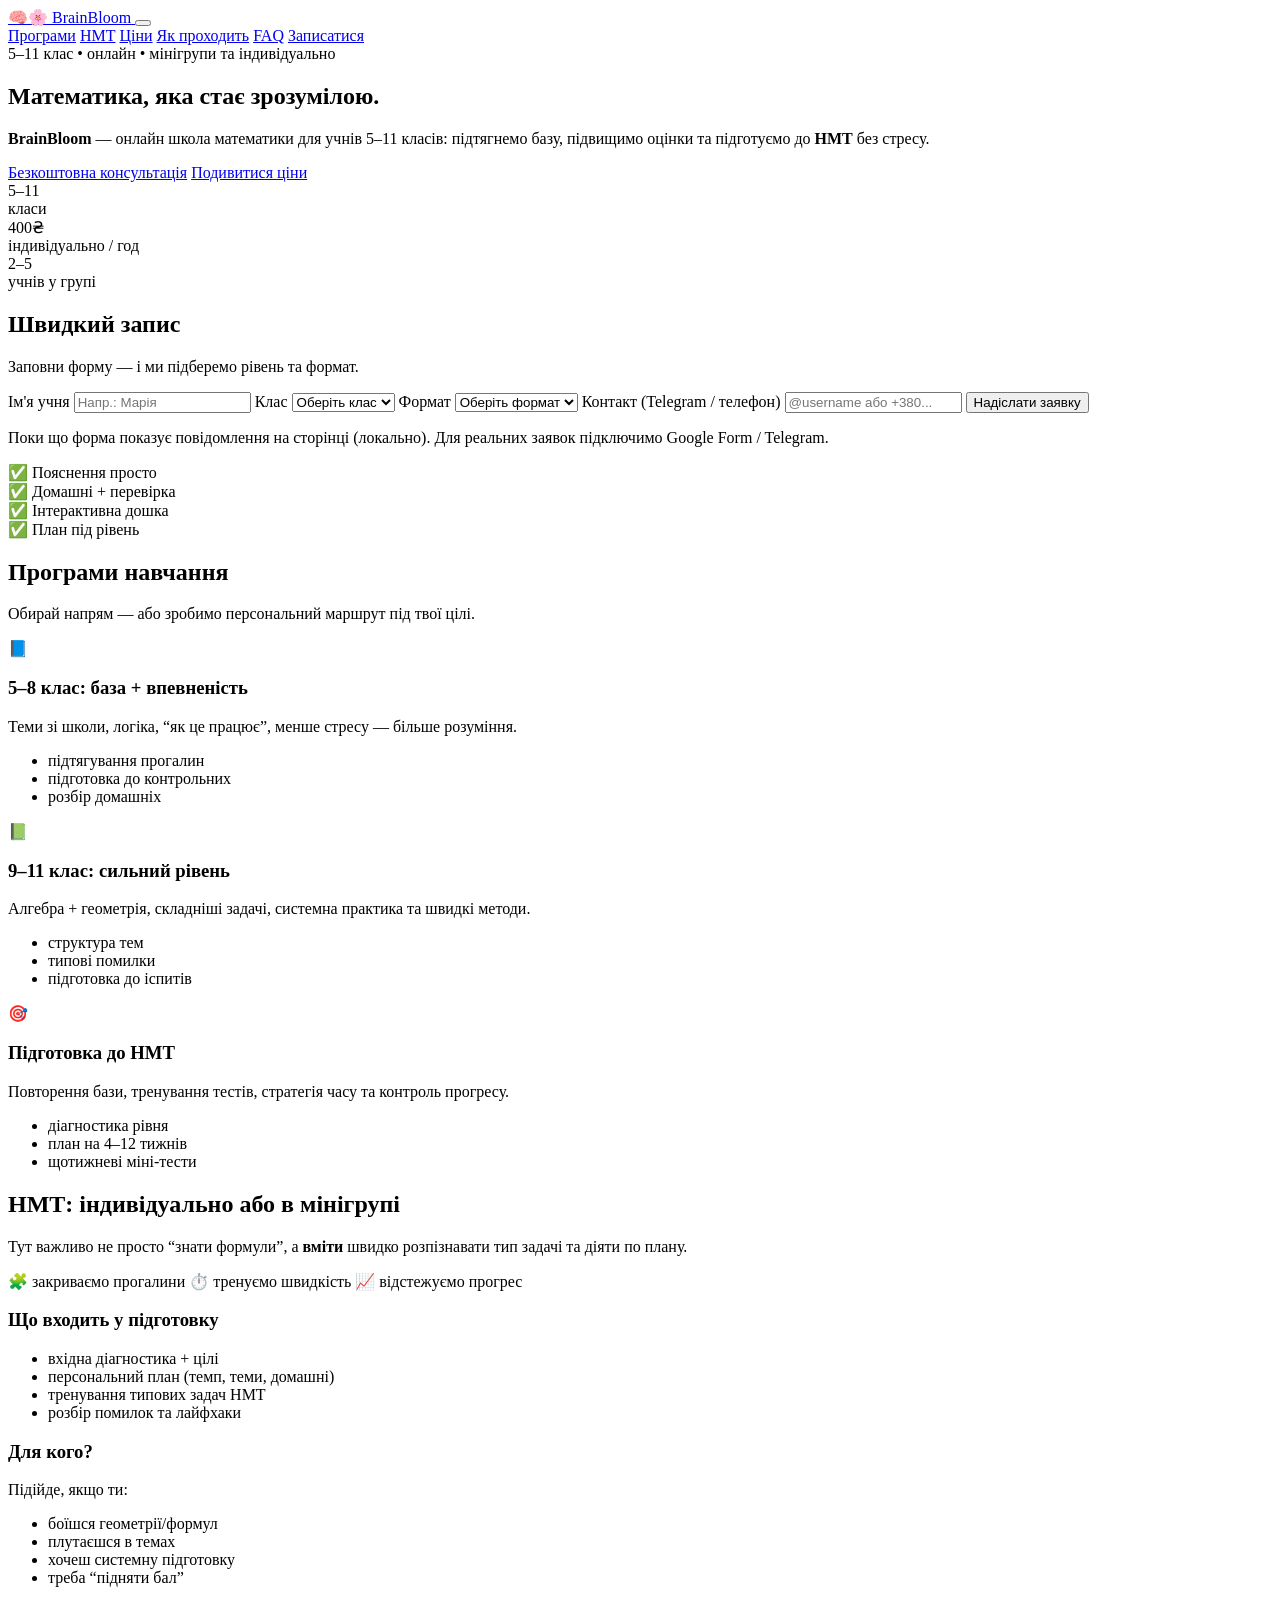
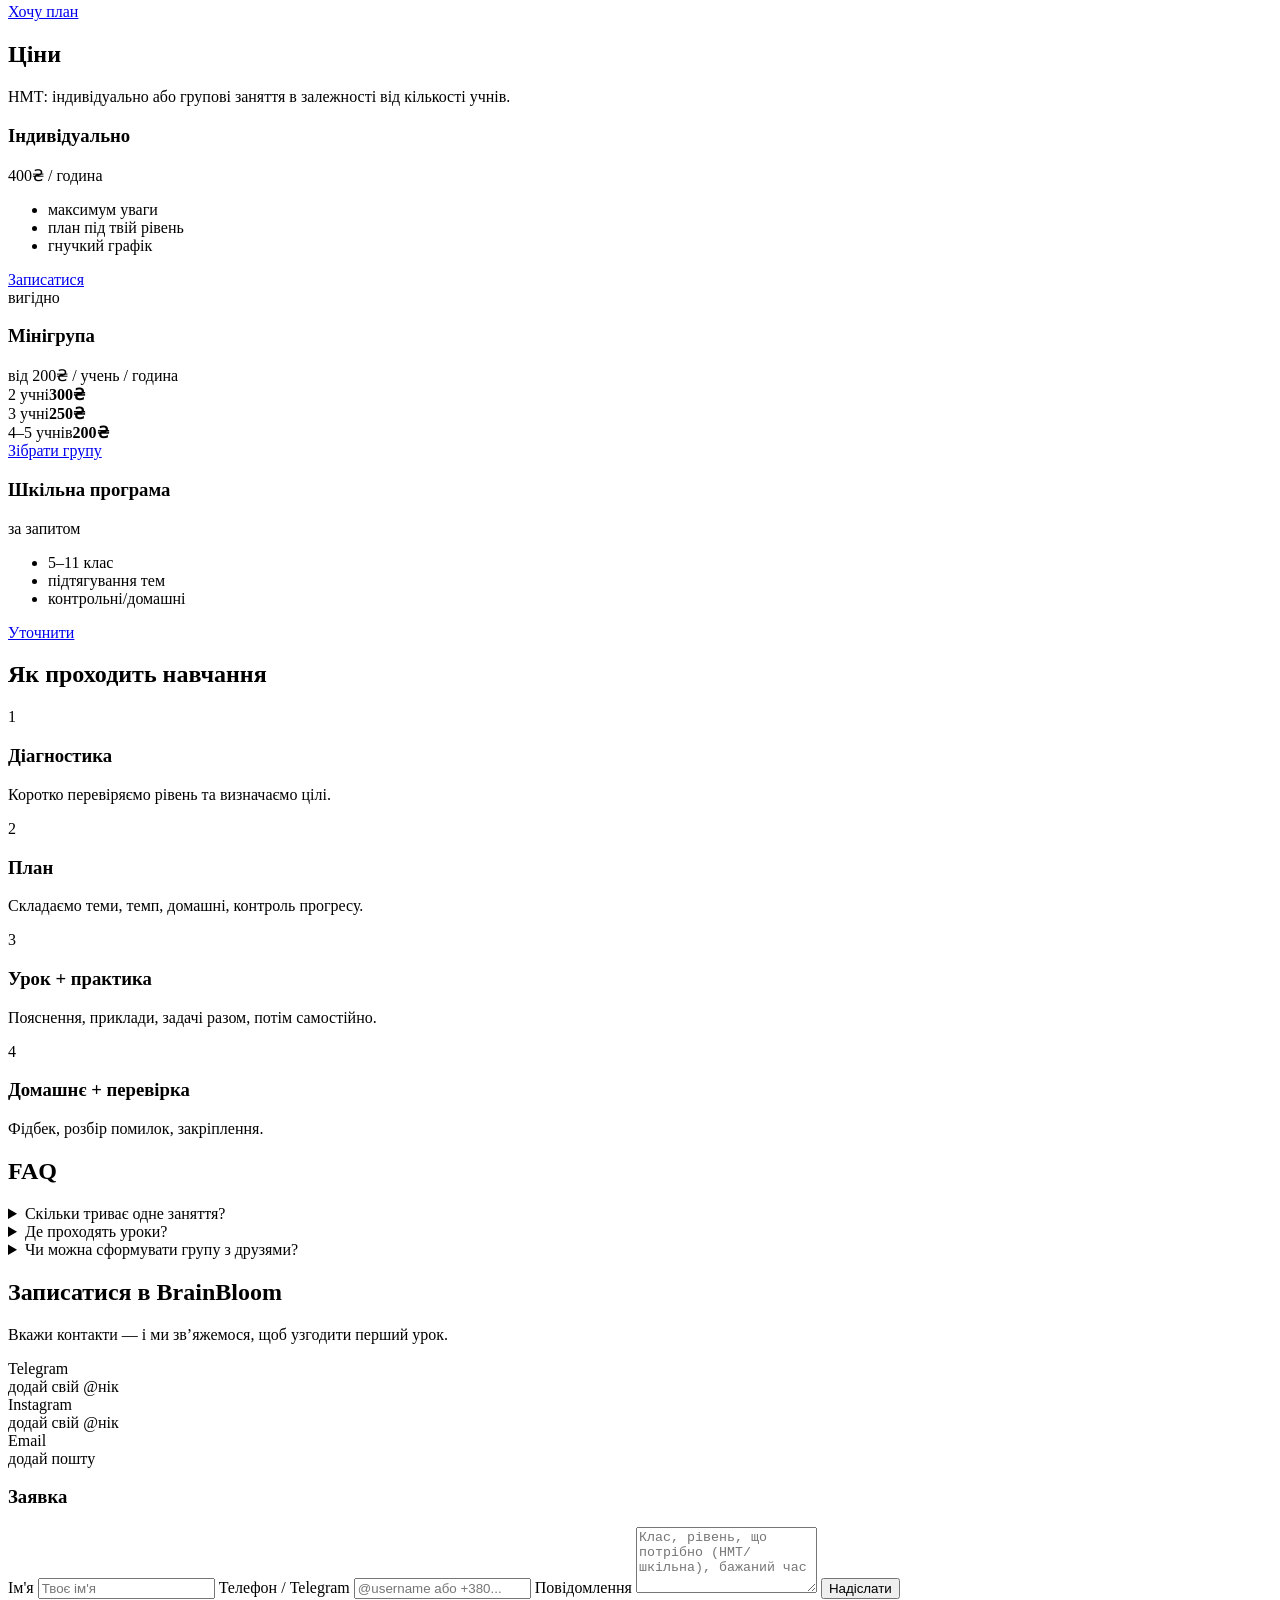
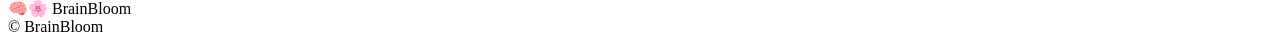
==== index.html @ 758a9a5d "Add files via upload" ====
<!doctype html>
<html lang="uk">
<head>
  <meta charset="utf-8" />
  <meta name="viewport" content="width=device-width,initial-scale=1" />
  <title>BrainBloom — онлайн школа математики (5–11 клас) + НМТ</title>
  <meta name="description" content="BrainBloom — онлайн школа математики для 5–11 класів. Підготовка до НМТ індивідуально та в мінігрупах." />
  <link rel="preconnect" href="https://fonts.googleapis.com">
  <link rel="preconnect" href="https://fonts.gstatic.com" crossorigin>
  <link href="https://fonts.googleapis.com/css2?family=Manrope:wght@400;600;700;800&display=swap" rel="stylesheet">
  <link rel="stylesheet" href="styles.css" />
  <script defer src="script.js"></script>
</head>

<body id="top">
  <header class="header">
    <div class="container nav">
      <a class="brand" href="#top" aria-label="BrainBloom">
        <span class="logo" aria-hidden="true">🧠🌸</span>
        <span class="brand-text">BrainBloom</span>
      </a>

      <button class="burger" id="burger" aria-label="Відкрити меню" aria-expanded="false" aria-controls="menu">
        <span></span><span></span><span></span>
      </button>

      <nav class="menu" id="menu">
        <a href="#programs">Програми</a>
        <a href="#nmt">НМТ</a>
        <a href="#pricing">Ціни</a>
        <a href="#how">Як проходить</a>
        <a href="#faq">FAQ</a>
        <a class="btn btn-small" href="#contact">Записатися</a>
      </nav>
    </div>
  </header>

  <main>
    <!-- HERO -->
    <section class="hero">
      <div class="container hero-grid">
        <div class="hero-text">
          <div class="badge">5–11 клас • онлайн • мінігрупи та індивідуально</div>
          <h1>Математика, яка <span class="grad">стає зрозумілою</span>.</h1>
          <p class="lead">
            <b>BrainBloom</b> — онлайн школа математики для учнів 5–11 класів: підтягнемо базу, підвищимо оцінки
            та підготуємо до <b>НМТ</b> без стресу.
          </p>

          <div class="cta">
            <a class="btn" href="#contact">Безкоштовна консультація</a>
            <a class="btn btn-ghost" href="#pricing">Подивитися ціни</a>
          </div>

          <div class="mini-stats">
            <div class="stat">
              <div class="stat-num">5–11</div>
              <div class="stat-label">класи</div>
            </div>
            <div class="stat">
              <div class="stat-num">400₴</div>
              <div class="stat-label">індивідуально / год</div>
            </div>
            <div class="stat">
              <div class="stat-num">2–5</div>
              <div class="stat-label">учнів у групі</div>
            </div>
          </div>
        </div>

        <div class="hero-card">
          <div class="card">
            <h2>Швидкий запис</h2>
            <p class="muted">Заповни форму — і ми підберемо рівень та формат.</p>

            <form class="form" id="leadForm">
              <label>
                Ім'я учня
                <input name="name" type="text" placeholder="Напр.: Марія" required />
              </label>

              <label>
                Клас
                <select name="grade" required>
                  <option value="" disabled selected>Оберіть клас</option>
                  <option>5</option><option>6</option><option>7</option><option>8</option>
                  <option>9</option><option>10</option><option>11</option>
                </select>
              </label>

              <label>
                Формат
                <select name="format" required>
                  <option value="" disabled selected>Оберіть формат</option>
                  <option>Індивідуально</option>
                  <option>Мінігрупа</option>
                  <option>Ще не знаю</option>
                </select>
              </label>

              <label>
                Контакт (Telegram / телефон)
                <input name="contact" type="text" placeholder="@username або +380..." required />
              </label>

              <button class="btn btn-full" type="submit">Надіслати заявку</button>
              <p class="tiny muted">Поки що форма показує повідомлення на сторінці (локально). Для реальних заявок підключимо Google Form / Telegram.</p>
            </form>
          </div>
        </div>
      </div>

      <div class="container trust">
        <div class="trust-item">✅ Пояснення просто</div>
        <div class="trust-item">✅ Домашні + перевірка</div>
        <div class="trust-item">✅ Інтерактивна дошка</div>
        <div class="trust-item">✅ План під рівень</div>
      </div>
    </section>

    <!-- PROGRAMS -->
    <section class="section" id="programs">
      <div class="container">
        <h2>Програми навчання</h2>
        <p class="muted">Обирай напрям — або зробимо персональний маршрут під твої цілі.</p>

        <div class="grid3">
          <article class="feature">
            <div class="icon">📘</div>
            <h3>5–8 клас: база + впевненість</h3>
            <p>Теми зі школи, логіка, “як це працює”, менше стресу — більше розуміння.</p>
            <ul class="list">
              <li>підтягування прогалин</li>
              <li>підготовка до контрольних</li>
              <li>розбір домашніх</li>
            </ul>
          </article>

          <article class="feature">
            <div class="icon">📗</div>
            <h3>9–11 клас: сильний рівень</h3>
            <p>Алгебра + геометрія, складніші задачі, системна практика та швидкі методи.</p>
            <ul class="list">
              <li>структура тем</li>
              <li>типові помилки</li>
              <li>підготовка до іспитів</li>
            </ul>
          </article>

          <article class="feature">
            <div class="icon">🎯</div>
            <h3>Підготовка до НМТ</h3>
            <p>Повторення бази, тренування тестів, стратегія часу та контроль прогресу.</p>
            <ul class="list">
              <li>діагностика рівня</li>
              <li>план на 4–12 тижнів</li>
              <li>щотижневі міні-тести</li>
            </ul>
          </article>
        </div>
      </div>
    </section>

    <!-- NMT -->
    <section class="section alt" id="nmt">
      <div class="container split">
        <div>
          <h2>НМТ: індивідуально або в мінігрупі</h2>
          <p class="muted">
            Тут важливо не просто “знати формули”, а <b>вміти</b> швидко розпізнавати тип задачі та діяти по плану.
          </p>

          <div class="pill-row">
            <span class="pill">🧩 закриваємо прогалини</span>
            <span class="pill">⏱️ тренуємо швидкість</span>
            <span class="pill">📈 відстежуємо прогрес</span>
          </div>

          <div class="callout">
            <h3>Що входить у підготовку</h3>
            <ul class="list">
              <li>вхідна діагностика + цілі</li>
              <li>персональний план (темп, теми, домашні)</li>
              <li>тренування типових задач НМТ</li>
              <li>розбір помилок та лайфхаки</li>
            </ul>
          </div>
        </div>

        <aside class="card sticky">
          <h3>Для кого?</h3>
          <p class="muted">Підійде, якщо ти:</p>
          <ul class="list">
            <li>боїшся геометрії/формул</li>
            <li>плутаєшся в темах</li>
            <li>хочеш системну підготовку</li>
            <li>треба “підняти бал”</li>
          </ul>
          <a class="btn btn-full" href="#contact">Хочу план</a>
        </aside>
      </div>
    </section>

    <!-- PRICING -->
    <section class="section" id="pricing">
      <div class="container">
        <h2>Ціни</h2>
        <p class="muted">НМТ: індивідуально або групові заняття в залежності від кількості учнів.</p>

        <div class="pricing">
          <div class="price-card">
            <div class="price-head">
              <h3>Індивідуально</h3>
              <div class="price">400₴ <span>/ година</span></div>
            </div>
            <ul class="list">
              <li>максимум уваги</li>
              <li>план під твій рівень</li>
              <li>гнучкий графік</li>
            </ul>
            <a class="btn btn-full" href="#contact">Записатися</a>
          </div>

          <div class="price-card highlight">
            <div class="ribbon">вигідно</div>
            <div class="price-head">
              <h3>Мінігрупа</h3>
              <div class="price">від 200₴ <span>/ учень / година</span></div>
            </div>
            <div class="table">
              <div class="row"><span>2 учні</span><b>300₴</b></div>
              <div class="row"><span>3 учні</span><b>250₴</b></div>
              <div class="row"><span>4–5 учнів</span><b>200₴</b></div>
            </div>
            <a class="btn btn-full" href="#contact">Зібрати групу</a>
          </div>

          <div class="price-card">
            <div class="price-head">
              <h3>Шкільна програма</h3>
              <div class="price">за запитом</div>
            </div>
            <ul class="list">
              <li>5–11 клас</li>
              <li>підтягування тем</li>
              <li>контрольні/домашні</li>
            </ul>
            <a class="btn btn-full" href="#contact">Уточнити</a>
          </div>
        </div>
      </div>
    </section>

    <!-- HOW -->
    <section class="section alt" id="how">
      <div class="container">
        <h2>Як проходить навчання</h2>
        <div class="steps">
          <div class="step">
            <div class="step-num">1</div>
            <h3>Діагностика</h3>
            <p>Коротко перевіряємо рівень та визначаємо цілі.</p>
          </div>
          <div class="step">
            <div class="step-num">2</div>
            <h3>План</h3>
            <p>Складаємо теми, темп, домашні, контроль прогресу.</p>
          </div>
          <div class="step">
            <div class="step-num">3</div>
            <h3>Урок + практика</h3>
            <p>Пояснення, приклади, задачі разом, потім самостійно.</p>
          </div>
          <div class="step">
            <div class="step-num">4</div>
            <h3>Домашнє + перевірка</h3>
            <p>Фідбек, розбір помилок, закріплення.</p>
          </div>
        </div>
      </div>
    </section>

    <!-- FAQ -->
    <section class="section" id="faq">
      <div class="container">
        <h2>FAQ</h2>
        <div class="faq">
          <details>
            <summary>Скільки триває одне заняття?</summary>
            <p>Зазвичай 60 хв. За потреби можна 90 хв (особливо для НМТ).</p>
          </details>
          <details>
            <summary>Де проходять уроки?</summary>
            <p>Zoom або Google Meet + інтерактивна дошка.</p>
          </details>
          <details>
            <summary>Чи можна сформувати групу з друзями?</summary>
            <p>Так! Напиши “група” і кількість людей — підберемо зручний час.</p>
          </details>
        </div>
      </div>
    </section>

    <!-- CONTACT -->
    <section class="section contact" id="contact">
      <div class="container split">
        <div>
          <h2>Записатися в BrainBloom</h2>
          <p class="muted">Вкажи контакти — і ми зв’яжемося, щоб узгодити перший урок.</p>

          <div class="contact-box">
            <div class="contact-item">
              <div class="contact-k">Telegram</div>
              <div class="contact-v"><span class="muted">додай свій @нік</span></div>
            </div>
            <div class="contact-item">
              <div class="contact-k">Instagram</div>
              <div class="contact-v"><span class="muted">додай свій @нік</span></div>
            </div>
            <div class="contact-item">
              <div class="contact-k">Email</div>
              <div class="contact-v"><span class="muted">додай пошту</span></div>
            </div>
          </div>
        </div>

        <div class="card">
          <h3>Заявка</h3>
          <form class="form" id="contactForm">
            <label>Ім'я
              <input name="name" type="text" required placeholder="Твоє ім'я" />
            </label>
            <label>Телефон / Telegram
              <input name="contact" type="text" required placeholder="@username або +380..." />
            </label>
            <label>Повідомлення
              <textarea name="msg" rows="4" placeholder="Клас, рівень, що потрібно (НМТ/шкільна), бажаний час"></textarea>
            </label>
            <button class="btn btn-full" type="submit">Надіслати</button>
          </form>
          <div class="toast" id="toast" role="status" aria-live="polite"></div>
        </div>
      </div>
    </section>

    <footer class="footer">
      <div class="container foot">
        <div class="brand foot-brand"><span class="logo">🧠🌸</span> BrainBloom</div>
        <div class="muted">© <span id="year"></span> BrainBloom</div>
      </div>
    </footer>
  </main>
</body>
</html>
---- styles.css ----
function showToast(text) {
  const toast = document.getElementById("toast");
  if (!toast) return;
  toast.textContent = text;
  toast.style.display = "block";
  clearTimeout(window.__toastTimer);
  window.__toastTimer = setTimeout(() => {
    toast.style.display = "none";
  }, 3500);
}

document.addEventListener("DOMContentLoaded", () => {
  // Year in footer
  const y = document.getElementById("year");
  if (y) y.textContent = new Date().getFullYear();

  // Burger menu
  const burger = document.getElementById("burger");
  const menu = document.getElementById("menu");

  if (burger && menu) {
    burger.addEventListener("click", () => {
      const isOpen = menu.classList.toggle("open");
      burger.setAttribute("aria-expanded", String(isOpen));
    });

    // Close menu when click link
    menu.querySelectorAll("a").forEach(a => {
      a.addEventListener("click", () => {
        menu.classList.remove("open");
        burger.setAttribute("aria-expanded", "false");
      });
    });
  }

  // Forms (demo)
  const leadForm = document.getElementById("leadForm");
  if (leadForm) {
    leadForm.addEventListener("submit", (e) => {
      e.preventDefault();
      const fd = new FormData(leadForm);
      const name = fd.get("name");
      const grade = fd.get("grade");
      const format = fd.get("format");
      showToast(`Дякую, ${name}! ✅ Заявка прийнята (клас: ${grade}, формат: ${format}).`);
      leadForm.reset();
    });
  }

  const contactForm = document.getElementById("contactForm");
  if (contactForm) {
    contactForm.addEventListener("submit", (e) => {
      e.preventDefault();
      const fd = new FormData(contactForm);
      const name = fd.get("name");
      showToast(`Дякую, ${name}! ✅ Ми скоро зв'яжемось з тобою.`);
      contactForm.reset();
    });
  }
});
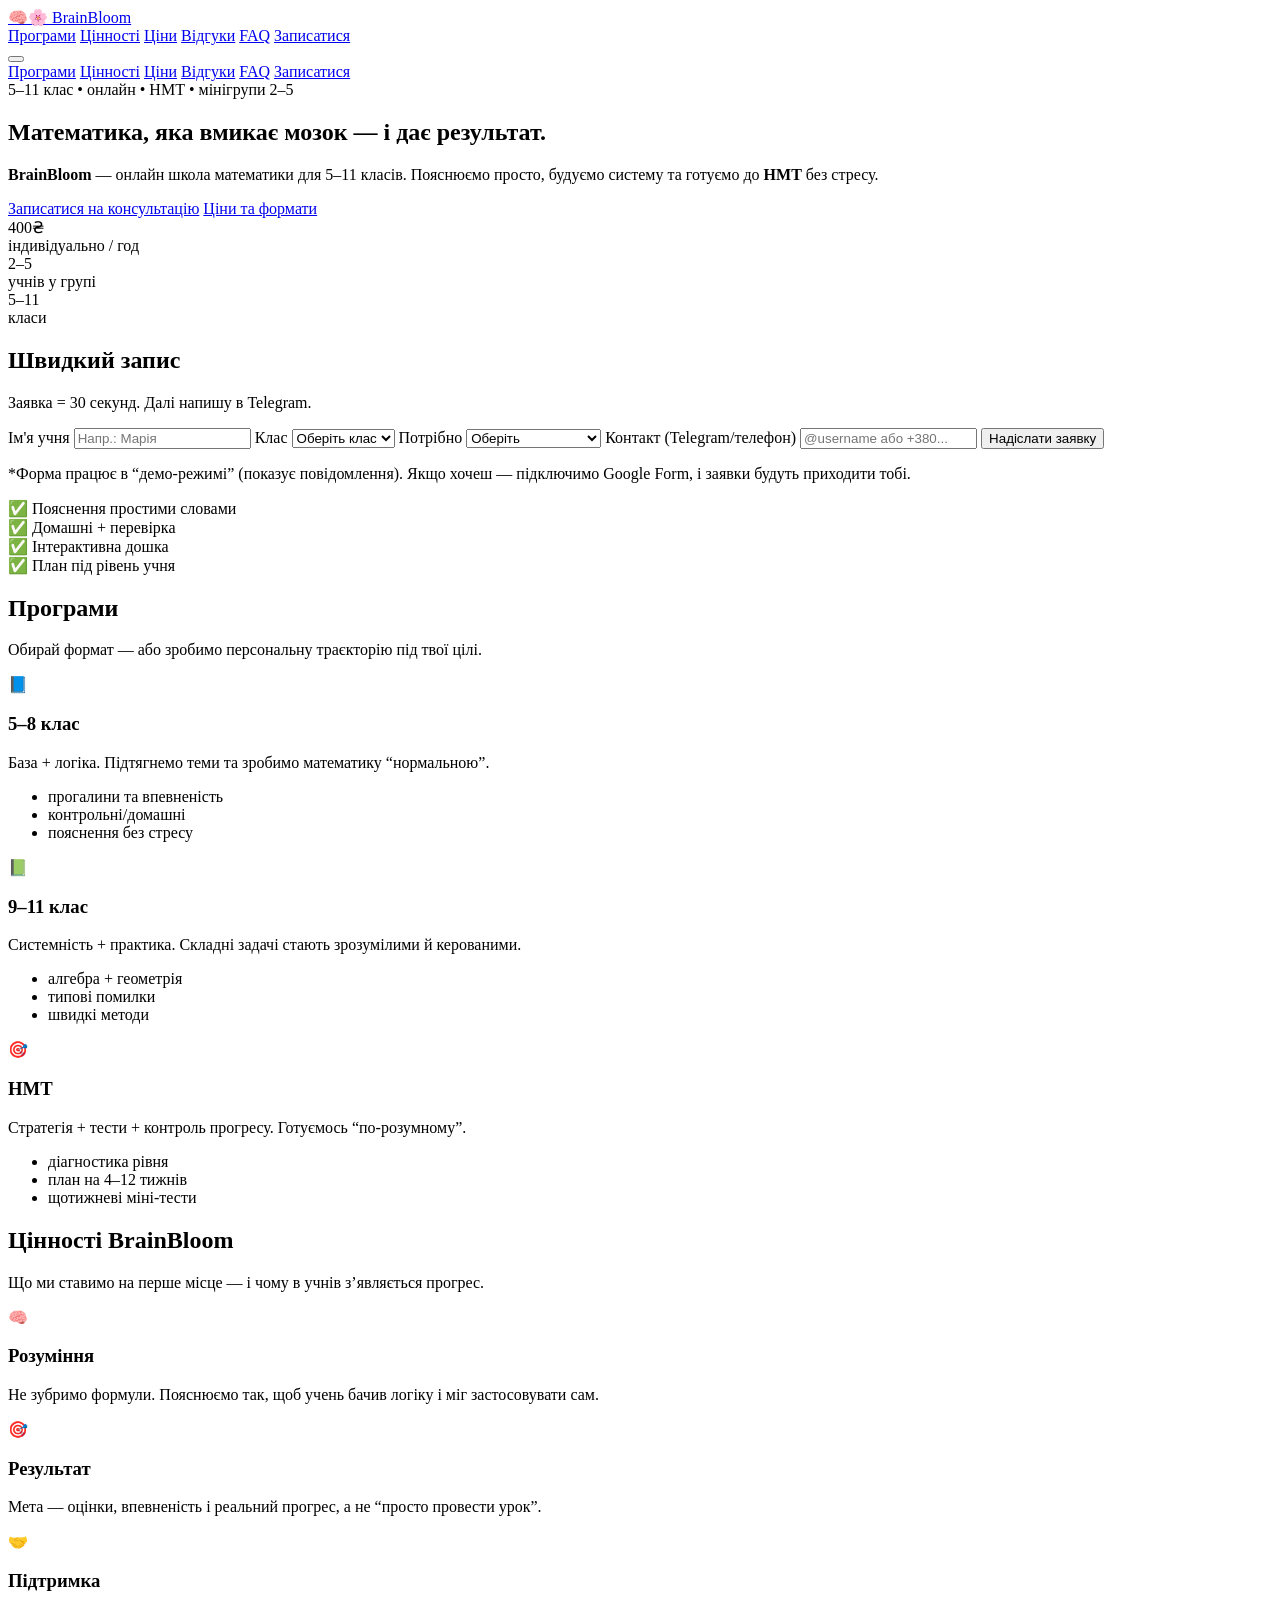
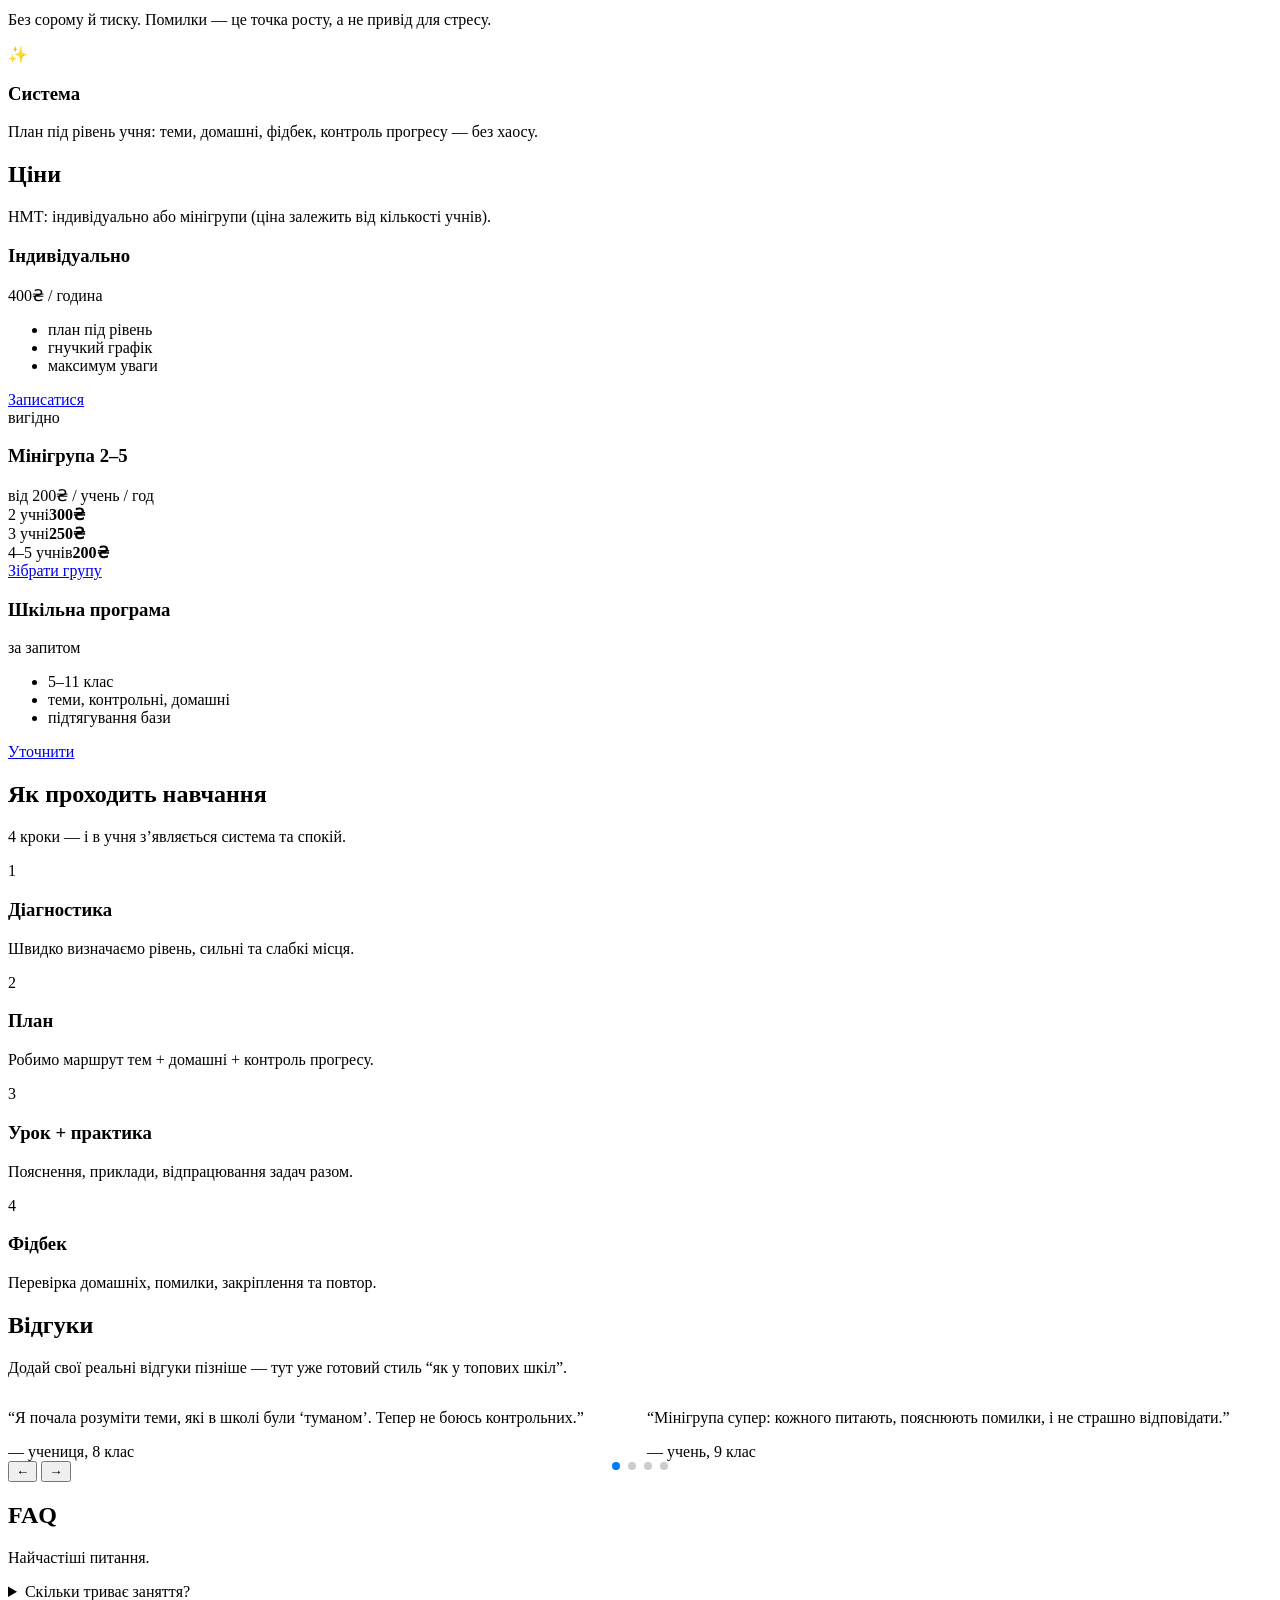
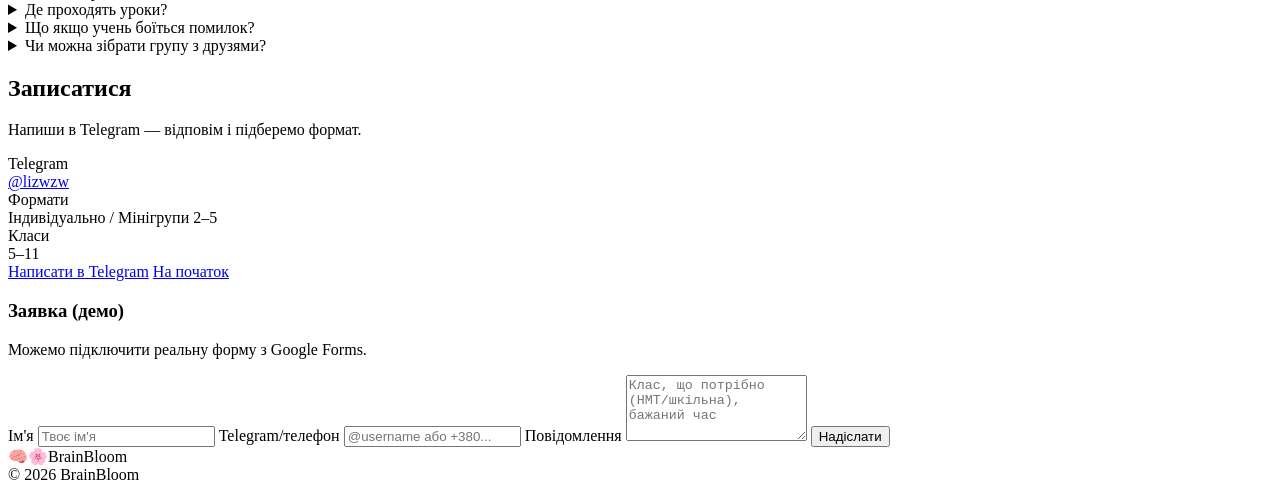
==== commit 3d174e5e: "Update index.html" ====
--- a/index.html
+++ b/index.html
@@ -3,11 +3,18 @@
 <head>
   <meta charset="utf-8" />
   <meta name="viewport" content="width=device-width,initial-scale=1" />
-  <title>BrainBloom — онлайн школа математики (5–11 клас) + НМТ</title>
-  <meta name="description" content="BrainBloom — онлайн школа математики для 5–11 класів. Підготовка до НМТ індивідуально та в мінігрупах." />
+  <title>BrainBloom — онлайн школа математики 5–11 клас • НМТ</title>
+  <meta name="description" content="BrainBloom — онлайн школа математики для 5–11 класів. Підготовка до НМТ: індивідуально 400₴/год або мінігрупи 2–5." />
+
   <link rel="preconnect" href="https://fonts.googleapis.com">
   <link rel="preconnect" href="https://fonts.gstatic.com" crossorigin>
   <link href="https://fonts.googleapis.com/css2?family=Manrope:wght@400;600;700;800&display=swap" rel="stylesheet">
+
+  <!-- AOS animations (скрол-анімації) -->
+  <link rel="stylesheet" href="https://unpkg.com/aos@2.3.4/dist/aos.css" />
+  <!-- Swiper (слайдер) -->
+  <link rel="stylesheet" href="https://cdn.jsdelivr.net/npm/swiper@11/swiper-bundle.min.css" />
+
   <link rel="stylesheet" href="styles.css" />
   <script defer src="script.js"></script>
 </head>
@@ -20,18 +27,27 @@
         <span class="brand-text">BrainBloom</span>
       </a>
 
-      <button class="burger" id="burger" aria-label="Відкрити меню" aria-expanded="false" aria-controls="menu">
-        <span></span><span></span><span></span>
-      </button>
-
       <nav class="menu" id="menu">
         <a href="#programs">Програми</a>
-        <a href="#nmt">НМТ</a>
+        <a href="#values">Цінності</a>
         <a href="#pricing">Ціни</a>
-        <a href="#how">Як проходить</a>
+        <a href="#reviews">Відгуки</a>
         <a href="#faq">FAQ</a>
         <a class="btn btn-small" href="#contact">Записатися</a>
       </nav>
+
+      <button class="burger" id="burger" aria-label="Меню" aria-expanded="false" aria-controls="mobileMenu">
+        <span></span><span></span><span></span>
+      </button>
+    </div>
+
+    <div class="mobile-menu" id="mobileMenu">
+      <a href="#programs">Програми</a>
+      <a href="#values">Цінності</a>
+      <a href="#pricing">Ціни</a>
+      <a href="#reviews">Відгуки</a>
+      <a href="#faq">FAQ</a>
+      <a class="btn btn-full" href="#contact">Записатися</a>
     </div>
   </header>
 
@@ -39,44 +55,50 @@
     <!-- HERO -->
     <section class="hero">
       <div class="container hero-grid">
-        <div class="hero-text">
-          <div class="badge">5–11 клас • онлайн • мінігрупи та індивідуально</div>
-          <h1>Математика, яка <span class="grad">стає зрозумілою</span>.</h1>
+        <div class="hero-text" data-aos="fade-up">
+          <div class="badge">5–11 клас • онлайн • НМТ • мінігрупи 2–5</div>
+
+          <h1>
+            Математика, яка <span class="grad">вмикає мозок</span> — і дає результат.
+          </h1>
+
           <p class="lead">
-            <b>BrainBloom</b> — онлайн школа математики для учнів 5–11 класів: підтягнемо базу, підвищимо оцінки
-            та підготуємо до <b>НМТ</b> без стресу.
+            <b>BrainBloom</b> — онлайн школа математики для 5–11 класів.
+            Пояснюємо просто, будуємо систему та готуємо до <b>НМТ</b> без стресу.
           </p>
 
           <div class="cta">
-            <a class="btn" href="#contact">Безкоштовна консультація</a>
-            <a class="btn btn-ghost" href="#pricing">Подивитися ціни</a>
-          </div>
-
-          <div class="mini-stats">
+            <a class="btn" href="#contact">Записатися на консультацію</a>
+            <a class="btn btn-ghost" href="#pricing">Ціни та формати</a>
+          </div>
+
+          <div class="stats">
+            <div class="stat">
+              <div class="stat-num">400₴</div>
+              <div class="stat-label">індивідуально / год</div>
+            </div>
+            <div class="stat">
+              <div class="stat-num">2–5</div>
+              <div class="stat-label">учнів у групі</div>
+            </div>
             <div class="stat">
               <div class="stat-num">5–11</div>
               <div class="stat-label">класи</div>
             </div>
-            <div class="stat">
-              <div class="stat-num">400₴</div>
-              <div class="stat-label">індивідуально / год</div>
-            </div>
-            <div class="stat">
-              <div class="stat-num">2–5</div>
-              <div class="stat-label">учнів у групі</div>
-            </div>
-          </div>
-        </div>
-
-        <div class="hero-card">
-          <div class="card">
-            <h2>Швидкий запис</h2>
-            <p class="muted">Заповни форму — і ми підберемо рівень та формат.</p>
+          </div>
+        </div>
+
+        <div class="hero-card" data-aos="zoom-in">
+          <div class="glass card">
+            <div class="card-top">
+              <h2>Швидкий запис</h2>
+              <p class="muted">Заявка = 30 секунд. Далі напишу в Telegram.</p>
+            </div>
 
             <form class="form" id="leadForm">
               <label>
                 Ім'я учня
-                <input name="name" type="text" placeholder="Напр.: Марія" required />
+                <input name="name" required placeholder="Напр.: Марія" />
               </label>
 
               <label>
@@ -89,68 +111,75 @@
               </label>
 
               <label>
-                Формат
-                <select name="format" required>
-                  <option value="" disabled selected>Оберіть формат</option>
-                  <option>Індивідуально</option>
-                  <option>Мінігрупа</option>
-                  <option>Ще не знаю</option>
+                Потрібно
+                <select name="need" required>
+                  <option value="" disabled selected>Оберіть</option>
+                  <option>Шкільна програма</option>
+                  <option>НМТ</option>
+                  <option>Підтягнути базу</option>
                 </select>
               </label>
 
               <label>
-                Контакт (Telegram / телефон)
-                <input name="contact" type="text" placeholder="@username або +380..." required />
+                Контакт (Telegram/телефон)
+                <input name="contact" required placeholder="@username або +380..." />
               </label>
 
               <button class="btn btn-full" type="submit">Надіслати заявку</button>
-              <p class="tiny muted">Поки що форма показує повідомлення на сторінці (локально). Для реальних заявок підключимо Google Form / Telegram.</p>
+              <p class="tiny muted">
+                *Форма працює в “демо-режимі” (показує повідомлення).
+                Якщо хочеш — підключимо Google Form, і заявки будуть приходити тобі.
+              </p>
+
+              <div class="toast" id="toast" role="status" aria-live="polite"></div>
             </form>
           </div>
         </div>
       </div>
 
-      <div class="container trust">
-        <div class="trust-item">✅ Пояснення просто</div>
-        <div class="trust-item">✅ Домашні + перевірка</div>
-        <div class="trust-item">✅ Інтерактивна дошка</div>
-        <div class="trust-item">✅ План під рівень</div>
+      <div class="container trust" data-aos="fade-up">
+        <div class="chip">✅ Пояснення простими словами</div>
+        <div class="chip">✅ Домашні + перевірка</div>
+        <div class="chip">✅ Інтерактивна дошка</div>
+        <div class="chip">✅ План під рівень учня</div>
       </div>
     </section>
 
     <!-- PROGRAMS -->
     <section class="section" id="programs">
       <div class="container">
-        <h2>Програми навчання</h2>
-        <p class="muted">Обирай напрям — або зробимо персональний маршрут під твої цілі.</p>
+        <div class="section-head" data-aos="fade-up">
+          <h2>Програми</h2>
+          <p class="muted">Обирай формат — або зробимо персональну траєкторію під твої цілі.</p>
+        </div>
 
         <div class="grid3">
-          <article class="feature">
+          <article class="glass feature" data-aos="fade-up">
             <div class="icon">📘</div>
-            <h3>5–8 клас: база + впевненість</h3>
-            <p>Теми зі школи, логіка, “як це працює”, менше стресу — більше розуміння.</p>
+            <h3>5–8 клас</h3>
+            <p>База + логіка. Підтягнемо теми та зробимо математику “нормальною”.</p>
             <ul class="list">
-              <li>підтягування прогалин</li>
-              <li>підготовка до контрольних</li>
-              <li>розбір домашніх</li>
+              <li>прогалини та впевненість</li>
+              <li>контрольні/домашні</li>
+              <li>пояснення без стресу</li>
             </ul>
           </article>
 
-          <article class="feature">
+          <article class="glass feature" data-aos="fade-up" data-aos-delay="80">
             <div class="icon">📗</div>
-            <h3>9–11 клас: сильний рівень</h3>
-            <p>Алгебра + геометрія, складніші задачі, системна практика та швидкі методи.</p>
+            <h3>9–11 клас</h3>
+            <p>Системність + практика. Складні задачі стають зрозумілими й керованими.</p>
             <ul class="list">
-              <li>структура тем</li>
+              <li>алгебра + геометрія</li>
               <li>типові помилки</li>
-              <li>підготовка до іспитів</li>
+              <li>швидкі методи</li>
             </ul>
           </article>
 
-          <article class="feature">
+          <article class="glass feature" data-aos="fade-up" data-aos-delay="160">
             <div class="icon">🎯</div>
-            <h3>Підготовка до НМТ</h3>
-            <p>Повторення бази, тренування тестів, стратегія часу та контроль прогресу.</p>
+            <h3>НМТ</h3>
+            <p>Стратегія + тести + контроль прогресу. Готуємось “по-розумному”.</p>
             <ul class="list">
               <li>діагностика рівня</li>
               <li>план на 4–12 тижнів</li>
@@ -161,89 +190,91 @@
       </div>
     </section>
 
-    <!-- NMT -->
-    <section class="section alt" id="nmt">
-      <div class="container split">
-        <div>
-          <h2>НМТ: індивідуально або в мінігрупі</h2>
-          <p class="muted">
-            Тут важливо не просто “знати формули”, а <b>вміти</b> швидко розпізнавати тип задачі та діяти по плану.
-          </p>
-
-          <div class="pill-row">
-            <span class="pill">🧩 закриваємо прогалини</span>
-            <span class="pill">⏱️ тренуємо швидкість</span>
-            <span class="pill">📈 відстежуємо прогрес</span>
-          </div>
-
-          <div class="callout">
-            <h3>Що входить у підготовку</h3>
-            <ul class="list">
-              <li>вхідна діагностика + цілі</li>
-              <li>персональний план (темп, теми, домашні)</li>
-              <li>тренування типових задач НМТ</li>
-              <li>розбір помилок та лайфхаки</li>
-            </ul>
-          </div>
-        </div>
-
-        <aside class="card sticky">
-          <h3>Для кого?</h3>
-          <p class="muted">Підійде, якщо ти:</p>
-          <ul class="list">
-            <li>боїшся геометрії/формул</li>
-            <li>плутаєшся в темах</li>
-            <li>хочеш системну підготовку</li>
-            <li>треба “підняти бал”</li>
-          </ul>
-          <a class="btn btn-full" href="#contact">Хочу план</a>
-        </aside>
+    <!-- VALUES -->
+    <section class="section alt" id="values">
+      <div class="container">
+        <div class="section-head" data-aos="fade-up">
+          <h2>Цінності BrainBloom</h2>
+          <p class="muted">Що ми ставимо на перше місце — і чому в учнів з’являється прогрес.</p>
+        </div>
+
+        <div class="grid4">
+          <div class="glass value" data-aos="fade-up">
+            <div class="value-top">
+              <span class="emoji">🧠</span>
+              <h3>Розуміння</h3>
+            </div>
+            <p>Не зубримо формули. Пояснюємо так, щоб учень бачив логіку і міг застосовувати сам.</p>
+          </div>
+
+          <div class="glass value" data-aos="fade-up" data-aos-delay="70">
+            <div class="value-top">
+              <span class="emoji">🎯</span>
+              <h3>Результат</h3>
+            </div>
+            <p>Мета — оцінки, впевненість і реальний прогрес, а не “просто провести урок”.</p>
+          </div>
+
+          <div class="glass value" data-aos="fade-up" data-aos-delay="140">
+            <div class="value-top">
+              <span class="emoji">🤝</span>
+              <h3>Підтримка</h3>
+            </div>
+            <p>Без сорому й тиску. Помилки — це точка росту, а не привід для стресу.</p>
+          </div>
+
+          <div class="glass value" data-aos="fade-up" data-aos-delay="210">
+            <div class="value-top">
+              <span class="emoji">✨</span>
+              <h3>Система</h3>
+            </div>
+            <p>План під рівень учня: теми, домашні, фідбек, контроль прогресу — без хаосу.</p>
+          </div>
+        </div>
       </div>
     </section>
 
     <!-- PRICING -->
     <section class="section" id="pricing">
       <div class="container">
-        <h2>Ціни</h2>
-        <p class="muted">НМТ: індивідуально або групові заняття в залежності від кількості учнів.</p>
+        <div class="section-head" data-aos="fade-up">
+          <h2>Ціни</h2>
+          <p class="muted">НМТ: індивідуально або мінігрупи (ціна залежить від кількості учнів).</p>
+        </div>
 
         <div class="pricing">
-          <div class="price-card">
-            <div class="price-head">
-              <h3>Індивідуально</h3>
-              <div class="price">400₴ <span>/ година</span></div>
-            </div>
+          <div class="glass price-card" data-aos="fade-up">
+            <h3>Індивідуально</h3>
+            <div class="price">400₴ <span>/ година</span></div>
             <ul class="list">
+              <li>план під рівень</li>
+              <li>гнучкий графік</li>
               <li>максимум уваги</li>
-              <li>план під твій рівень</li>
-              <li>гнучкий графік</li>
             </ul>
             <a class="btn btn-full" href="#contact">Записатися</a>
           </div>
 
-          <div class="price-card highlight">
-            <div class="ribbon">вигідно</div>
-            <div class="price-head">
-              <h3>Мінігрупа</h3>
-              <div class="price">від 200₴ <span>/ учень / година</span></div>
-            </div>
-            <div class="table">
-              <div class="row"><span>2 учні</span><b>300₴</b></div>
-              <div class="row"><span>3 учні</span><b>250₴</b></div>
-              <div class="row"><span>4–5 учнів</span><b>200₴</b></div>
-            </div>
+          <div class="glass price-card highlight" data-aos="fade-up" data-aos-delay="90">
+            <div class="tag">вигідно</div>
+            <h3>Мінігрупа 2–5</h3>
+            <div class="price">від 200₴ <span>/ учень / год</span></div>
+
+            <div class="mini-table">
+              <div class="r"><span>2 учні</span><b>300₴</b></div>
+              <div class="r"><span>3 учні</span><b>250₴</b></div>
+              <div class="r"><span>4–5 учнів</span><b>200₴</b></div>
+            </div>
+
             <a class="btn btn-full" href="#contact">Зібрати групу</a>
           </div>
 
-          <div class="price-card">
-            <div class="price-head">
-              <h3>Шкільна програма</h3>
-              <div class="price">за запитом</div>
-            </div>
+          <div class="glass price-card" data-aos="fade-up" data-aos-delay="180">
+            <h3>Шкільна програма</h3>
+            <div class="price">за запитом</div>
             <ul class="list">
               <li>5–11 клас</li>
-              <li>підтягування тем</li>
-              <li>контрольні/домашні</li>
+              <li>теми, контрольні, домашні</li>
+              <li>підтягування бази</li>
             </ul>
             <a class="btn btn-full" href="#contact">Уточнити</a>
           </div>
@@ -254,48 +285,102 @@
     <!-- HOW -->
     <section class="section alt" id="how">
       <div class="container">
-        <h2>Як проходить навчання</h2>
+        <div class="section-head" data-aos="fade-up">
+          <h2>Як проходить навчання</h2>
+          <p class="muted">4 кроки — і в учня з’являється система та спокій.</p>
+        </div>
+
         <div class="steps">
-          <div class="step">
+          <div class="glass step" data-aos="fade-up">
             <div class="step-num">1</div>
             <h3>Діагностика</h3>
-            <p>Коротко перевіряємо рівень та визначаємо цілі.</p>
-          </div>
-          <div class="step">
+            <p>Швидко визначаємо рівень, сильні та слабкі місця.</p>
+          </div>
+          <div class="glass step" data-aos="fade-up" data-aos-delay="70">
             <div class="step-num">2</div>
             <h3>План</h3>
-            <p>Складаємо теми, темп, домашні, контроль прогресу.</p>
-          </div>
-          <div class="step">
+            <p>Робимо маршрут тем + домашні + контроль прогресу.</p>
+          </div>
+          <div class="glass step" data-aos="fade-up" data-aos-delay="140">
             <div class="step-num">3</div>
             <h3>Урок + практика</h3>
-            <p>Пояснення, приклади, задачі разом, потім самостійно.</p>
-          </div>
-          <div class="step">
+            <p>Пояснення, приклади, відпрацювання задач разом.</p>
+          </div>
+          <div class="glass step" data-aos="fade-up" data-aos-delay="210">
             <div class="step-num">4</div>
-            <h3>Домашнє + перевірка</h3>
-            <p>Фідбек, розбір помилок, закріплення.</p>
+            <h3>Фідбек</h3>
+            <p>Перевірка домашніх, помилки, закріплення та повтор.</p>
+          </div>
+        </div>
+      </div>
+    </section>
+
+    <!-- REVIEWS -->
+    <section class="section" id="reviews">
+      <div class="container">
+        <div class="section-head" data-aos="fade-up">
+          <h2>Відгуки</h2>
+          <p class="muted">Додай свої реальні відгуки пізніше — тут уже готовий стиль “як у топових шкіл”.</p>
+        </div>
+
+        <div class="glass reviews-wrap" data-aos="fade-up">
+          <div class="swiper" id="reviewsSwiper">
+            <div class="swiper-wrapper">
+              <div class="swiper-slide review">
+                <p>“Я почала розуміти теми, які в школі були ‘туманом’. Тепер не боюсь контрольних.”</p>
+                <div class="who">— учениця, 8 клас</div>
+              </div>
+              <div class="swiper-slide review">
+                <p>“Мінігрупа супер: кожного питають, пояснюють помилки, і не страшно відповідати.”</p>
+                <div class="who">— учень, 9 клас</div>
+              </div>
+              <div class="swiper-slide review">
+                <p>“З’явилась система підготовки до НМТ. Мені стало спокійніше, бо є план.”</p>
+                <div class="who">— учениця, 11 клас</div>
+              </div>
+              <div class="swiper-slide review">
+                <p>“Пояснення реально прості. Нарешті зрозуміла геометрію.”</p>
+                <div class="who">— учениця, 10 клас</div>
+              </div>
+            </div>
+
+            <div class="swiper-controls">
+              <button class="swbtn" id="prevBtn" aria-label="Назад">←</button>
+              <div class="swiper-pagination"></div>
+              <button class="swbtn" id="nextBtn" aria-label="Вперед">→</button>
+            </div>
           </div>
         </div>
       </div>
     </section>
 
     <!-- FAQ -->
-    <section class="section" id="faq">
-      <div class="container">
-        <h2>FAQ</h2>
+    <section class="section alt" id="faq">
+      <div class="container">
+        <div class="section-head" data-aos="fade-up">
+          <h2>FAQ</h2>
+          <p class="muted">Найчастіші питання.</p>
+        </div>
+
         <div class="faq">
-          <details>
-            <summary>Скільки триває одне заняття?</summary>
-            <p>Зазвичай 60 хв. За потреби можна 90 хв (особливо для НМТ).</p>
+          <details class="glass" data-aos="fade-up">
+            <summary>Скільки триває заняття?</summary>
+            <p>Стандартно 60 хв. Для НМТ можна 90 хв (за потреби).</p>
           </details>
-          <details>
+
+          <details class="glass" data-aos="fade-up" data-aos-delay="70">
             <summary>Де проходять уроки?</summary>
             <p>Zoom або Google Meet + інтерактивна дошка.</p>
           </details>
-          <details>
-            <summary>Чи можна сформувати групу з друзями?</summary>
-            <p>Так! Напиши “група” і кількість людей — підберемо зручний час.</p>
+
+          <details class="glass" data-aos="fade-up" data-aos-delay="140">
+            <summary>Що якщо учень боїться помилок?</summary>
+            <p>Це нормально. У BrainBloom помилки — це частина навчання. Без тиску, з підтримкою.</p>
+          </details>
+
+          <details class="glass" data-aos="fade-up" data-aos-delay="210">
+            <summary>Чи можна зібрати групу з друзями?</summary>
+            <p>Так! Напиши в заявці “група” і кількість людей — підберемо час.</p>
           </details>
         </div>
       </div>
@@ -303,52 +388,65 @@
 
     <!-- CONTACT -->
     <section class="section contact" id="contact">
-      <div class="container split">
-        <div>
-          <h2>Записатися в BrainBloom</h2>
-          <p class="muted">Вкажи контакти — і ми зв’яжемося, щоб узгодити перший урок.</p>
-
-          <div class="contact-box">
-            <div class="contact-item">
-              <div class="contact-k">Telegram</div>
-              <div class="contact-v"><span class="muted">додай свій @нік</span></div>
-            </div>
-            <div class="contact-item">
-              <div class="contact-k">Instagram</div>
-              <div class="contact-v"><span class="muted">додай свій @нік</span></div>
-            </div>
-            <div class="contact-item">
-              <div class="contact-k">Email</div>
-              <div class="contact-v"><span class="muted">додай пошту</span></div>
-            </div>
-          </div>
-        </div>
-
-        <div class="card">
-          <h3>Заявка</h3>
+      <div class="container contact-grid">
+        <div class="contact-left" data-aos="fade-up">
+          <h2>Записатися</h2>
+          <p class="muted">Напиши в Telegram — відповім і підберемо формат.</p>
+
+          <div class="contact-card glass">
+            <div class="contact-row">
+              <div class="k">Telegram</div>
+              <a class="v link" href="https://t.me/lizwzw" target="_blank" rel="noreferrer">@lizwzw</a>
+            </div>
+            <div class="contact-row">
+              <div class="k">Формати</div>
+              <div class="v">Індивідуально / Мінігрупи 2–5</div>
+            </div>
+            <div class="contact-row">
+              <div class="k">Класи</div>
+              <div class="v">5–11</div>
+            </div>
+          </div>
+
+          <div class="mini-cta">
+            <a class="btn" href="https://t.me/lizwzw" target="_blank" rel="noreferrer">Написати в Telegram</a>
+            <a class="btn btn-ghost" href="#top">На початок</a>
+          </div>
+        </div>
+
+        <div class="glass card" data-aos="zoom-in">
+          <h3>Заявка (демо)</h3>
+          <p class="muted">Можемо підключити реальну форму з Google Forms.</p>
+
           <form class="form" id="contactForm">
             <label>Ім'я
-              <input name="name" type="text" required placeholder="Твоє ім'я" />
+              <input name="name" required placeholder="Твоє ім'я" />
             </label>
-            <label>Телефон / Telegram
-              <input name="contact" type="text" required placeholder="@username або +380..." />
+            <label>Telegram/телефон
+              <input name="contact" required placeholder="@username або +380..." />
             </label>
             <label>Повідомлення
-              <textarea name="msg" rows="4" placeholder="Клас, рівень, що потрібно (НМТ/шкільна), бажаний час"></textarea>
+              <textarea name="msg" rows="4" placeholder="Клас, що потрібно (НМТ/шкільна), бажаний час"></textarea>
             </label>
             <button class="btn btn-full" type="submit">Надіслати</button>
+            <div class="toast" id="toast2" role="status" aria-live="polite"></div>
           </form>
-          <div class="toast" id="toast" role="status" aria-live="polite"></div>
-        </div>
-      </div>
-    </section>
-
-    <footer class="footer">
-      <div class="container foot">
-        <div class="brand foot-brand"><span class="logo">🧠🌸</span> BrainBloom</div>
-        <div class="muted">© <span id="year"></span> BrainBloom</div>
-      </div>
-    </footer>
+        </div>
+      </div>
+
+      <footer class="footer">
+        <div class="container foot">
+          <div class="foot-brand">
+            <span class="logo">🧠🌸</span><span>BrainBloom</span>
+          </div>
+          <div class="muted">© <span id="year"></span> BrainBloom</div>
+        </div>
+      </footer>
+    </section>
   </main>
+
+  <!-- Libraries -->
+  <script src="https://unpkg.com/aos@2.3.4/dist/aos.js"></script>
+  <script src="https://cdn.jsdelivr.net/npm/swiper@11/swiper-bundle.min.js"></script>
 </body>
-</html>+</html>
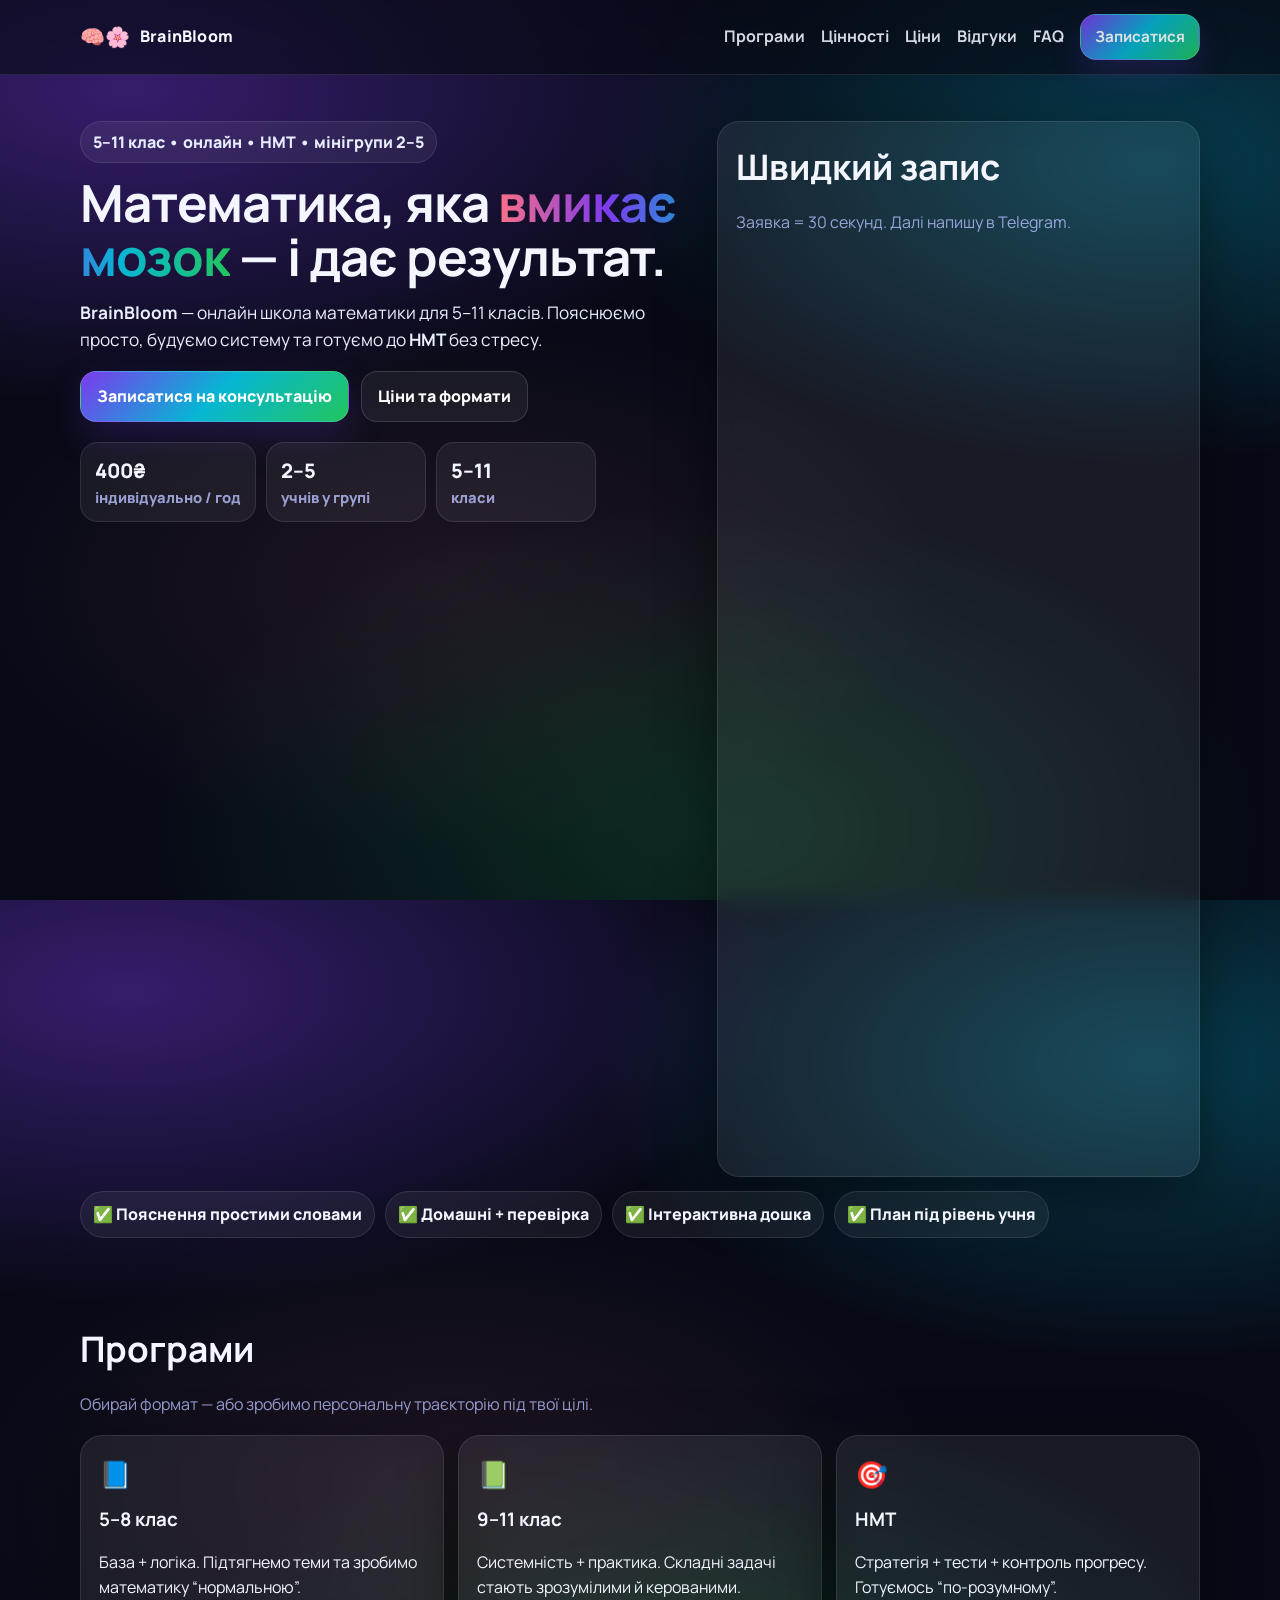
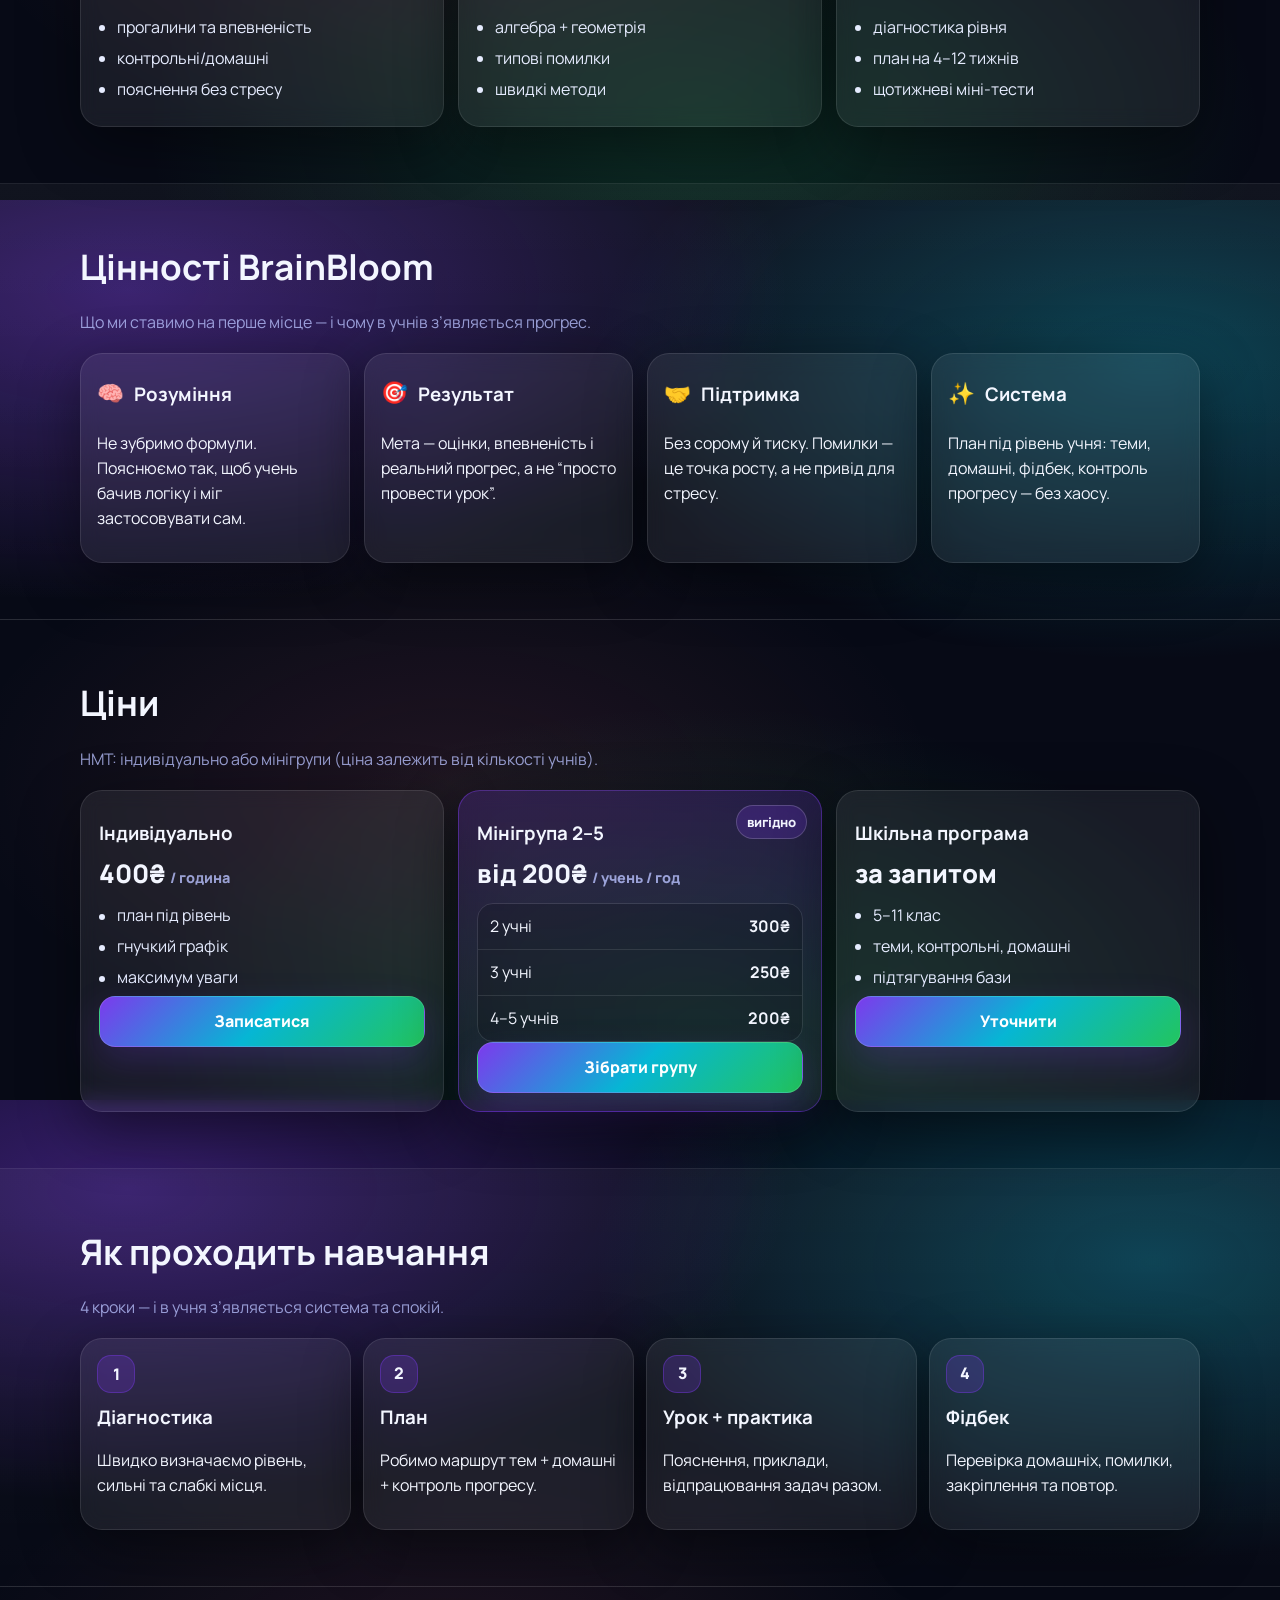
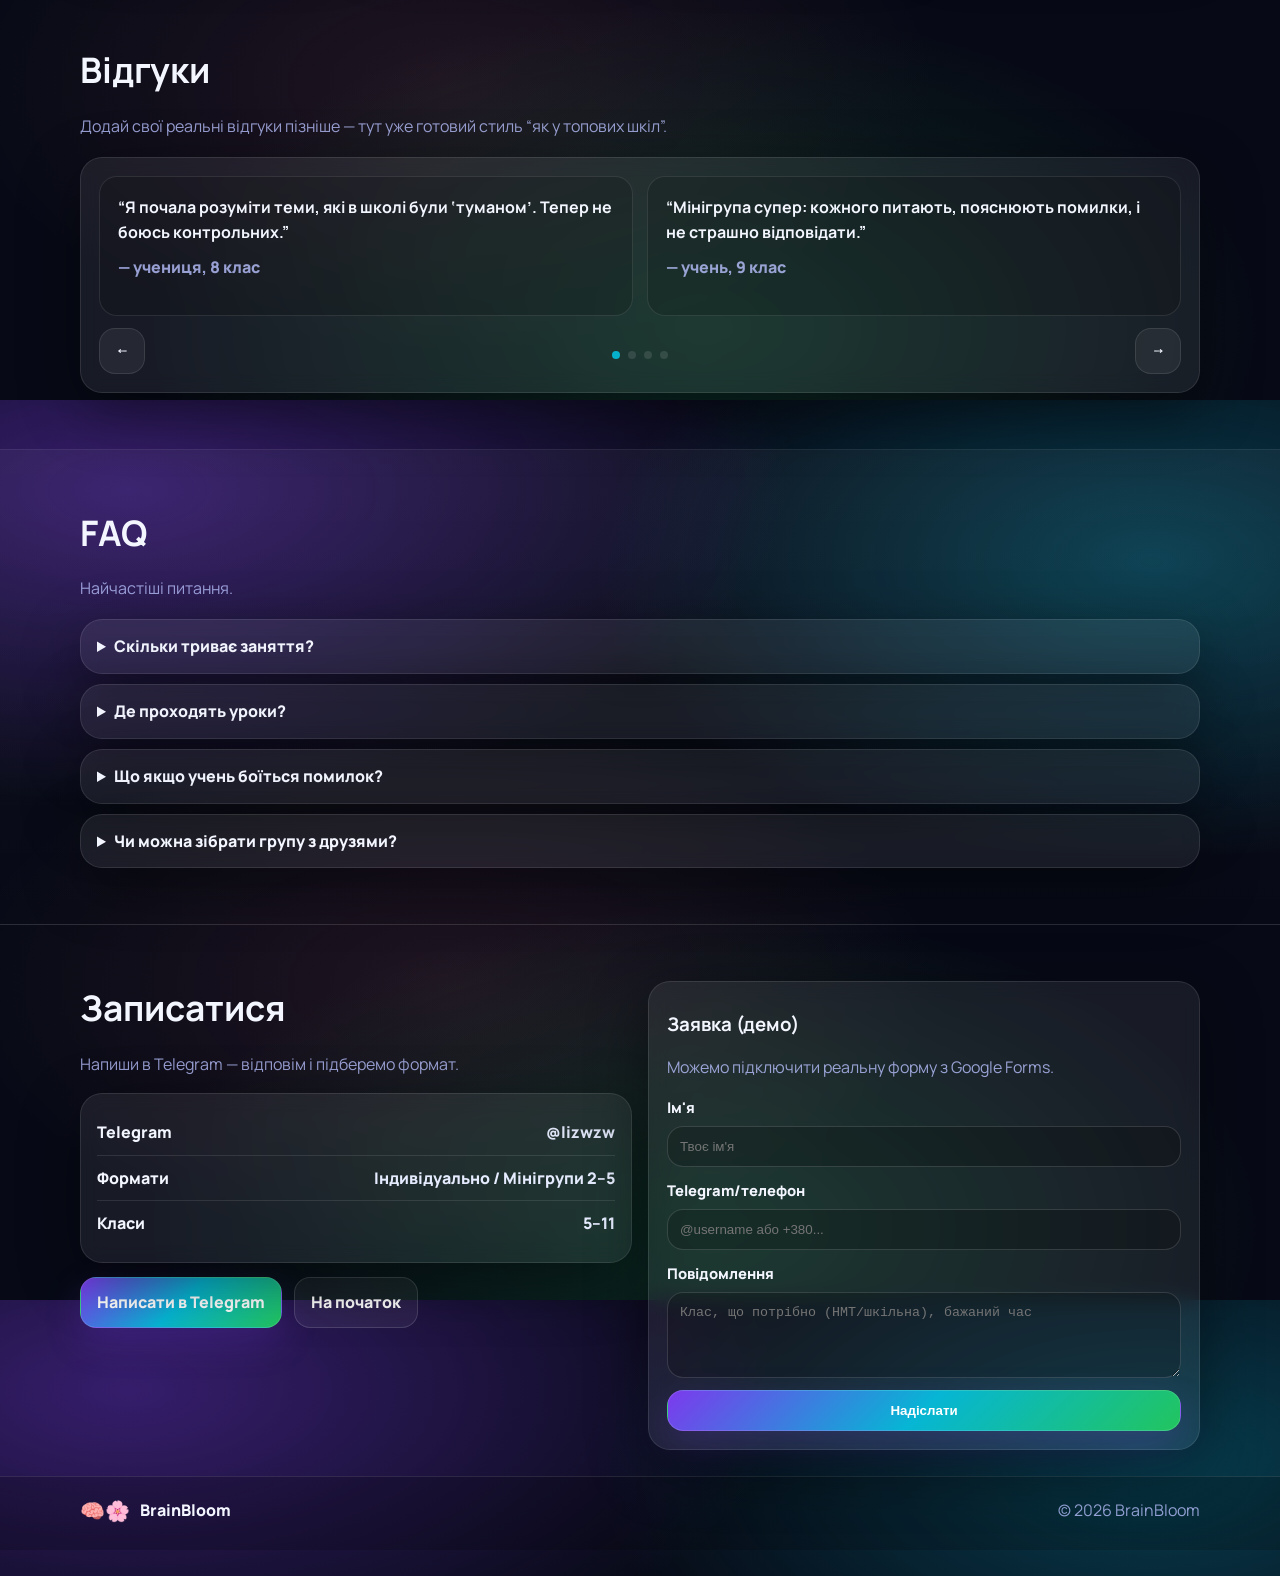
==== commit 8b9a3e39: "Update index.html" ====
--- a/index.html
+++ b/index.html
@@ -95,44 +95,14 @@
               <p class="muted">Заявка = 30 секунд. Далі напишу в Telegram.</p>
             </div>
 
-            <form class="form" id="leadForm">
-              <label>
-                Ім'я учня
-                <input name="name" required placeholder="Напр.: Марія" />
-              </label>
-
-              <label>
-                Клас
-                <select name="grade" required>
-                  <option value="" disabled selected>Оберіть клас</option>
-                  <option>5</option><option>6</option><option>7</option><option>8</option>
-                  <option>9</option><option>10</option><option>11</option>
-                </select>
-              </label>
-
-              <label>
-                Потрібно
-                <select name="need" required>
-                  <option value="" disabled selected>Оберіть</option>
-                  <option>Шкільна програма</option>
-                  <option>НМТ</option>
-                  <option>Підтягнути базу</option>
-                </select>
-              </label>
-
-              <label>
-                Контакт (Telegram/телефон)
-                <input name="contact" required placeholder="@username або +380..." />
-              </label>
-
-              <button class="btn btn-full" type="submit">Надіслати заявку</button>
-              <p class="tiny muted">
-                *Форма працює в “демо-режимі” (показує повідомлення).
-                Якщо хочеш — підключимо Google Form, і заявки будуть приходити тобі.
-              </p>
-
-              <div class="toast" id="toast" role="status" aria-live="polite"></div>
-            </form>
+            <iframe src="https://docs.google.com/forms/d/e/1FAIpQLScNV7Dp9IuEmTNIy-QjNvIurRYKpCriMTBt8sabdLeGYt9fPg/viewform?embedded=true"
+width="100%"
+height="900"
+frameborder="0"
+marginheight="0"
+marginwidth="0">
+Загрузка…
+</iframe>
           </div>
         </div>
       </div>
@@ -450,3 +420,4 @@
   <script src="https://cdn.jsdelivr.net/npm/swiper@11/swiper-bundle.min.js"></script>
 </body>
 </html>
+
--- a/styles.css
+++ b/styles.css
@@ -1,60 +1,309 @@
-function showToast(text) {
-  const toast = document.getElementById("toast");
-  if (!toast) return;
-  toast.textContent = text;
-  toast.style.display = "block";
-  clearTimeout(window.__toastTimer);
-  window.__toastTimer = setTimeout(() => {
-    toast.style.display = "none";
-  }, 3500);
-}
-
-document.addEventListener("DOMContentLoaded", () => {
-  // Year in footer
-  const y = document.getElementById("year");
-  if (y) y.textContent = new Date().getFullYear();
-
-  // Burger menu
-  const burger = document.getElementById("burger");
-  const menu = document.getElementById("menu");
-
-  if (burger && menu) {
-    burger.addEventListener("click", () => {
-      const isOpen = menu.classList.toggle("open");
-      burger.setAttribute("aria-expanded", String(isOpen));
-    });
-
-    // Close menu when click link
-    menu.querySelectorAll("a").forEach(a => {
-      a.addEventListener("click", () => {
-        menu.classList.remove("open");
-        burger.setAttribute("aria-expanded", "false");
-      });
-    });
-  }
-
-  // Forms (demo)
-  const leadForm = document.getElementById("leadForm");
-  if (leadForm) {
-    leadForm.addEventListener("submit", (e) => {
-      e.preventDefault();
-      const fd = new FormData(leadForm);
-      const name = fd.get("name");
-      const grade = fd.get("grade");
-      const format = fd.get("format");
-      showToast(`Дякую, ${name}! ✅ Заявка прийнята (клас: ${grade}, формат: ${format}).`);
-      leadForm.reset();
-    });
-  }
-
-  const contactForm = document.getElementById("contactForm");
-  if (contactForm) {
-    contactForm.addEventListener("submit", (e) => {
-      e.preventDefault();
-      const fd = new FormData(contactForm);
-      const name = fd.get("name");
-      showToast(`Дякую, ${name}! ✅ Ми скоро зв'яжемось з тобою.`);
-      contactForm.reset();
-    });
-  }
-});+:root{
+  --bg:#070a16;
+  --text:#f3f6ff;
+  --muted:#b9c2ffcc;
+  --line: rgba(255,255,255,.10);
+
+  --a:#7c3aed; /* purple */
+  --b:#06b6d4; /* cyan */
+  --c:#22c55e; /* green */
+  --d:#fb7185; /* pink */
+
+  --shadow: 0 18px 60px rgba(0,0,0,.45);
+  --r: 22px;
+}
+
+*{box-sizing:border-box}
+html,body{height:100%}
+body{
+  margin:0;
+  font-family:"Manrope",system-ui,-apple-system,Segoe UI,Roboto,Arial,sans-serif;
+  color:var(--text);
+  background:
+    radial-gradient(1100px 520px at 10% 10%, rgba(124,58,237,.40), transparent 60%),
+    radial-gradient(900px 480px at 90% 18%, rgba(6,182,212,.30), transparent 62%),
+    radial-gradient(900px 520px at 55% 92%, rgba(34,197,94,.18), transparent 62%),
+    radial-gradient(700px 380px at 35% 65%, rgba(251,113,133,.10), transparent 70%),
+    var(--bg);
+  line-height:1.55;
+}
+
+a{color:inherit;text-decoration:none}
+.container{width:min(1120px, 92vw); margin:0 auto}
+.muted{color:var(--muted)}
+.tiny{font-size:.86rem}
+.lead{font-size:1.08rem; color:#eaf0ff}
+
+.header{
+  position:sticky; top:0; z-index:50;
+  background: rgba(7,10,22,.62);
+  backdrop-filter: blur(14px);
+  border-bottom: 1px solid var(--line);
+}
+.nav{
+  display:flex; align-items:center; justify-content:space-between;
+  padding:14px 0; gap:14px;
+}
+.brand{display:flex; align-items:center; gap:10px; font-weight:900}
+.logo{font-size:1.25rem}
+.brand-text{letter-spacing:.2px}
+
+.menu{display:flex; gap:16px; align-items:center}
+.menu a{opacity:.88; font-weight:700}
+.menu a:hover{opacity:1}
+
+.burger{
+  display:none;
+  width:46px; height:46px; border-radius:16px;
+  border:1px solid var(--line);
+  background: rgba(255,255,255,.06);
+}
+.burger span{display:block; height:2px; margin:8px 12px; background:rgba(243,246,255,.9); border-radius:2px}
+
+.mobile-menu{
+  display:none;
+  width:min(1120px, 92vw);
+  margin:0 auto 14px;
+  padding:14px;
+  border:1px solid var(--line);
+  border-radius:18px;
+  background: rgba(7,10,22,.72);
+  box-shadow: var(--shadow);
+}
+.mobile-menu.open{display:grid; gap:10px}
+.mobile-menu a{padding:10px 10px; border-radius:14px; background: rgba(255,255,255,.06); font-weight:800}
+
+.btn{
+  display:inline-flex; align-items:center; justify-content:center;
+  padding:12px 16px;
+  border-radius:16px;
+  color:white;
+  font-weight:900;
+  border:1px solid rgba(255,255,255,.14);
+  background: linear-gradient(135deg, var(--a), var(--b), var(--c));
+  box-shadow: 0 14px 36px rgba(124,58,237,.22);
+  transition: transform .12s ease;
+}
+.btn:hover{transform: translateY(-1px)}
+.btn:active{transform: translateY(0px)}
+.btn-small{padding:10px 14px; font-size:.95rem}
+.btn-full{width:100%}
+.btn-ghost{
+  background: rgba(255,255,255,.06);
+  box-shadow:none;
+}
+
+.hero{padding:46px 0 18px}
+.hero-grid{display:grid; grid-template-columns: 1.12fr .88fr; gap:22px; align-items:start}
+
+.badge{
+  display:inline-flex; align-items:center; gap:8px;
+  padding:8px 12px;
+  border-radius:999px;
+  border:1px solid var(--line);
+  background: rgba(255,255,255,.06);
+  font-weight:800;
+  color:#e7ecff;
+  width:fit-content;
+}
+h1{
+  font-size: clamp(2.1rem, 4.2vw, 3.2rem);
+  line-height:1.06;
+  margin:.7rem 0 .6rem;
+  letter-spacing:-.02em;
+}
+.grad{
+  background: linear-gradient(90deg, var(--d), var(--a), var(--b), var(--c));
+  -webkit-background-clip:text;
+  background-clip:text;
+  color:transparent;
+}
+
+.cta{display:flex; gap:12px; flex-wrap:wrap; margin-top:16px}
+.stats{display:flex; gap:10px; flex-wrap:wrap; margin-top:20px}
+.stat{
+  border:1px solid var(--line);
+  background: rgba(255,255,255,.06);
+  border-radius:18px;
+  padding:12px 14px;
+  min-width:160px;
+}
+.stat-num{font-weight:900; font-size:1.25rem}
+.stat-label{color:var(--muted); font-weight:800; font-size:.92rem}
+
+.glass{
+  background: rgba(255,255,255,.07);
+  border:1px solid var(--line);
+  box-shadow: var(--shadow);
+  backdrop-filter: blur(10px);
+}
+.card{border-radius: var(--r); padding:18px}
+.card-top{margin-bottom:10px}
+.hero-card .card{padding:18px}
+
+.form{display:grid; gap:12px; margin-top:10px}
+label{display:grid; gap:7px; font-weight:900; font-size:.92rem}
+input,select,textarea{
+  width:100%;
+  padding:12px 12px;
+  border-radius:16px;
+  border:1px solid rgba(255,255,255,.14);
+  background: rgba(0,0,0,.20);
+  color: var(--text);
+  outline:none;
+}
+input:focus,select:focus,textarea:focus{
+  border-color: rgba(6,182,212,.85);
+  box-shadow: 0 0 0 4px rgba(6,182,212,.15);
+}
+
+.trust{display:flex; gap:10px; flex-wrap:wrap; padding:14px 0 10px}
+.chip{
+  padding:10px 12px;
+  border-radius:999px;
+  border:1px solid var(--line);
+  background: rgba(255,255,255,.06);
+  font-weight:800;
+}
+
+.section{padding:56px 0}
+.section.alt{
+  border-top:1px solid var(--line);
+  border-bottom:1px solid var(--line);
+  background: linear-gradient(180deg, rgba(255,255,255,.04), rgba(255,255,255,0));
+}
+.section-head{margin-bottom:18px}
+h2{font-size: clamp(1.7rem, 3vw, 2.2rem); margin:0 0 8px}
+h3{margin:10px 0 6px}
+
+.grid3{display:grid; grid-template-columns: repeat(3,1fr); gap:14px}
+.grid4{display:grid; grid-template-columns: repeat(4,1fr); gap:14px}
+
+.feature{border-radius: var(--r); padding:18px}
+.icon{font-size:1.65rem}
+.list{margin:10px 0 0; padding-left:18px}
+.list li{margin:6px 0; color:#e6ecff}
+
+.value{border-radius: var(--r); padding:16px}
+.value-top{display:flex; align-items:center; gap:10px}
+.emoji{font-size:1.35rem}
+
+.pricing{display:grid; grid-template-columns: repeat(3,1fr); gap:14px}
+.price-card{border-radius: var(--r); padding:18px; position:relative}
+.price{font-size:1.6rem; font-weight:950}
+.price span{font-size:.9rem; color:var(--muted); font-weight:800}
+.highlight{
+  border-color: rgba(124,58,237,.45);
+  background: linear-gradient(180deg, rgba(124,58,237,.20), rgba(255,255,255,.06));
+}
+.tag{
+  position:absolute; top:14px; right:14px;
+  padding:6px 10px;
+  border-radius:999px;
+  border:1px solid rgba(255,255,255,.18);
+  background: rgba(124,58,237,.22);
+  font-weight:950;
+  font-size:.82rem;
+}
+.mini-table{
+  margin-top:10px;
+  border:1px solid var(--line);
+  border-radius:16px;
+  overflow:hidden;
+}
+.mini-table .r{
+  display:flex; justify-content:space-between;
+  padding:10px 12px;
+  background: rgba(0,0,0,.18);
+  border-top:1px solid var(--line);
+}
+.mini-table .r:first-child{border-top:none}
+
+.steps{display:grid; grid-template-columns: repeat(4,1fr); gap:12px}
+.step{border-radius: var(--r); padding:16px}
+.step-num{
+  width:38px; height:38px; border-radius:14px;
+  display:flex; align-items:center; justify-content:center;
+  font-weight:950;
+  background: rgba(124,58,237,.22);
+  border:1px solid rgba(124,58,237,.4);
+}
+
+.reviews-wrap{border-radius: var(--r); padding:18px}
+.review{
+  border-radius: 18px;
+  padding:18px;
+  background: rgba(0,0,0,.16);
+  border:1px solid var(--line);
+  min-height:140px;
+}
+.review p{margin:0 0 10px; font-weight:700}
+.who{color:var(--muted); font-weight:900}
+
+.swiper-controls{
+  display:flex; align-items:center; justify-content:space-between;
+  gap:10px;
+  margin-top:12px;
+}
+.swbtn{
+  width:46px; height:46px;
+  border-radius:16px;
+  border:1px solid var(--line);
+  background: rgba(255,255,255,.06);
+  color:var(--text);
+  font-weight:950;
+  cursor:pointer;
+}
+.swiper-pagination-bullet{background: rgba(255,255,255,.55)!important}
+.swiper-pagination-bullet-active{background: rgba(6,182,212,.95)!important}
+
+.faq{display:grid; gap:10px}
+details{border-radius: var(--r); padding:14px 16px}
+summary{cursor:pointer; font-weight:950}
+details p{margin:10px 0 0; color:#e6ecff}
+
+.contact{padding-bottom:26px}
+.contact-grid{display:grid; grid-template-columns: 1fr 1fr; gap:16px; align-items:start}
+.contact-card{border-radius: var(--r); padding:16px; margin-top:14px}
+.contact-row{display:flex; justify-content:space-between; gap:12px; padding:10px 0; border-top:1px solid var(--line)}
+.contact-row:first-child{border-top:none}
+.k{font-weight:950}
+.v{color:#e6ecff; font-weight:800}
+.link{opacity:.95}
+.link:hover{opacity:1; text-decoration:underline}
+
+.mini-cta{display:flex; gap:12px; flex-wrap:wrap; margin-top:14px}
+
+.toast{
+  margin-top:12px;
+  padding:12px 14px;
+  border-radius:16px;
+  display:none;
+  border:1px solid rgba(34,197,94,.55);
+  background: rgba(34,197,94,.10);
+  color:#dcffe6;
+  font-weight:900;
+}
+
+.footer{
+  margin-top:26px;
+  border-top:1px solid var(--line);
+  padding:18px 0 24px;
+  background: rgba(0,0,0,.18);
+}
+.foot{display:flex; justify-content:space-between; align-items:center; gap:10px; flex-wrap:wrap}
+.foot-brand{display:flex; align-items:center; gap:10px; font-weight:950}
+
+@media (max-width: 980px){
+  .hero-grid{grid-template-columns:1fr}
+  .grid3, .pricing{grid-template-columns:1fr}
+  .grid4{grid-template-columns:1fr 1fr}
+  .steps{grid-template-columns:1fr 1fr}
+  .contact-grid{grid-template-columns:1fr}
+  .menu{display:none}
+  .burger{display:inline-block}
+}
+@media (max-width: 560px){
+  .grid4{grid-template-columns:1fr}
+  .steps{grid-template-columns:1fr}
+}
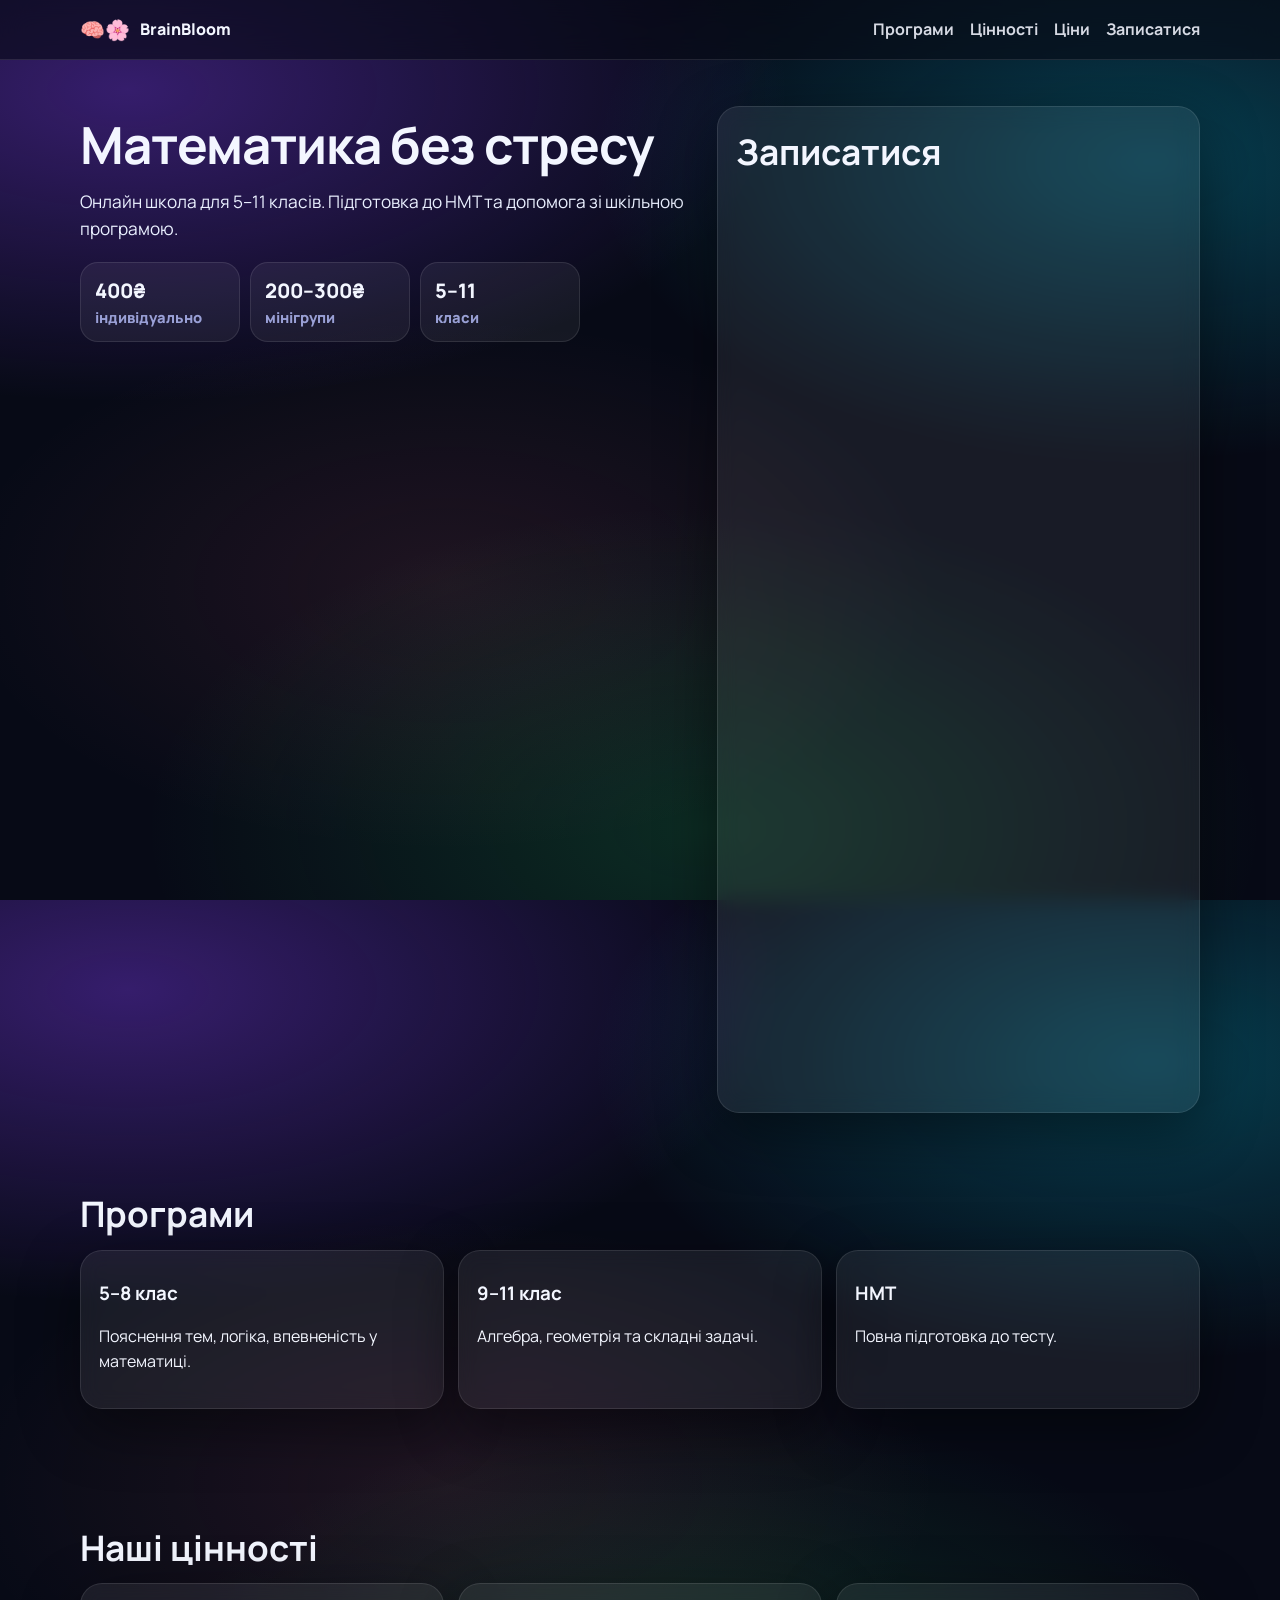
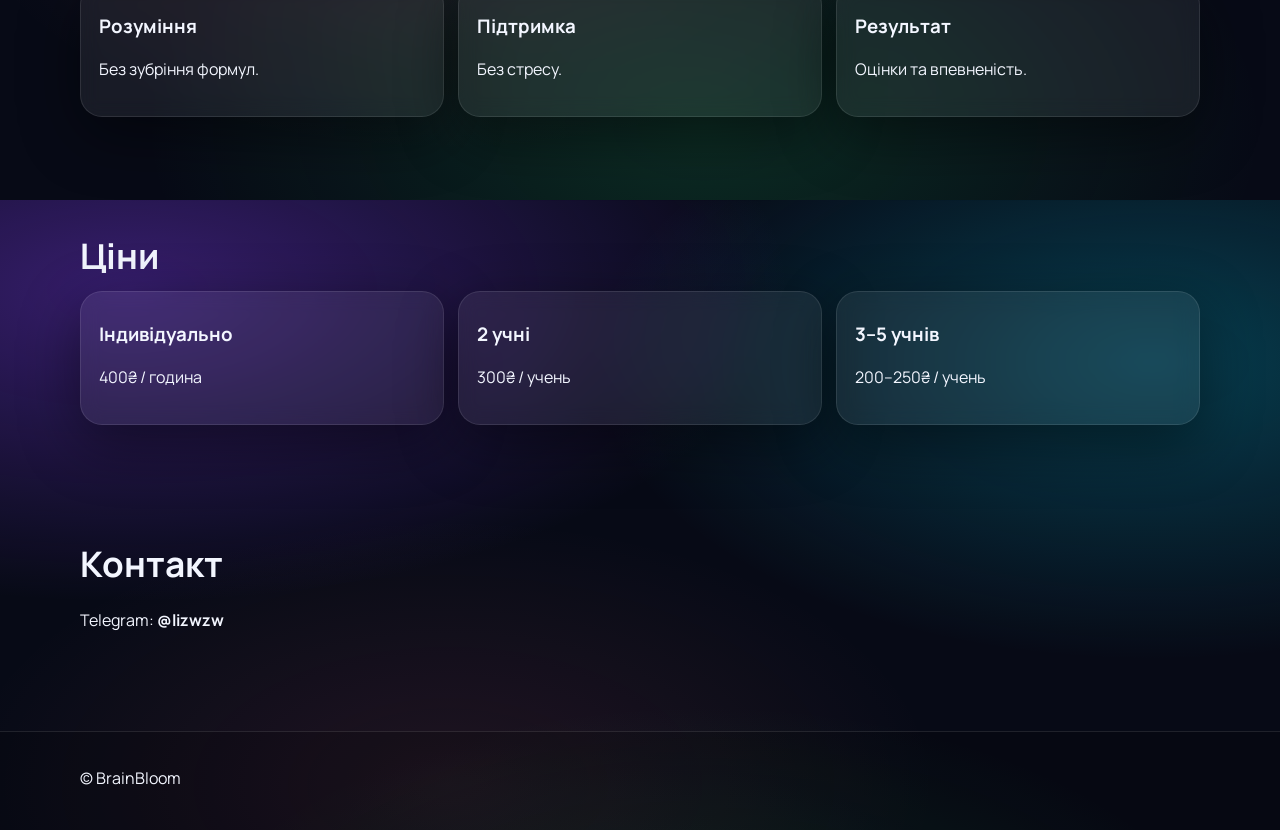
==== commit c22d93ac: "Update index.html" ====
--- a/index.html
+++ b/index.html
@@ -1,423 +1,168 @@
 <!doctype html>
 <html lang="uk">
 <head>
-  <meta charset="utf-8" />
-  <meta name="viewport" content="width=device-width,initial-scale=1" />
-  <title>BrainBloom — онлайн школа математики 5–11 клас • НМТ</title>
-  <meta name="description" content="BrainBloom — онлайн школа математики для 5–11 класів. Підготовка до НМТ: індивідуально 400₴/год або мінігрупи 2–5." />
-
-  <link rel="preconnect" href="https://fonts.googleapis.com">
-  <link rel="preconnect" href="https://fonts.gstatic.com" crossorigin>
-  <link href="https://fonts.googleapis.com/css2?family=Manrope:wght@400;600;700;800&display=swap" rel="stylesheet">
-
-  <!-- AOS animations (скрол-анімації) -->
-  <link rel="stylesheet" href="https://unpkg.com/aos@2.3.4/dist/aos.css" />
-  <!-- Swiper (слайдер) -->
-  <link rel="stylesheet" href="https://cdn.jsdelivr.net/npm/swiper@11/swiper-bundle.min.css" />
-
-  <link rel="stylesheet" href="styles.css" />
-  <script defer src="script.js"></script>
+<meta charset="utf-8">
+<meta name="viewport" content="width=device-width, initial-scale=1">
+<title>BrainBloom — онлайн школа математики</title>
+<link href="https://fonts.googleapis.com/css2?family=Manrope:wght@400;600;800&display=swap" rel="stylesheet">
+<link rel="stylesheet" href="styles.css">
 </head>
 
-<body id="top">
-  <header class="header">
-    <div class="container nav">
-      <a class="brand" href="#top" aria-label="BrainBloom">
-        <span class="logo" aria-hidden="true">🧠🌸</span>
-        <span class="brand-text">BrainBloom</span>
-      </a>
+<body>
 
-      <nav class="menu" id="menu">
-        <a href="#programs">Програми</a>
-        <a href="#values">Цінності</a>
-        <a href="#pricing">Ціни</a>
-        <a href="#reviews">Відгуки</a>
-        <a href="#faq">FAQ</a>
-        <a class="btn btn-small" href="#contact">Записатися</a>
-      </nav>
+<header class="header">
+<div class="container nav">
+<div class="brand">
+<span class="logo">🧠🌸</span>
+<span>BrainBloom</span>
+</div>
 
-      <button class="burger" id="burger" aria-label="Меню" aria-expanded="false" aria-controls="mobileMenu">
-        <span></span><span></span><span></span>
-      </button>
-    </div>
+<nav class="menu">
+<a href="#programs">Програми</a>
+<a href="#values">Цінності</a>
+<a href="#pricing">Ціни</a>
+<a href="#contact">Записатися</a>
+</nav>
+</div>
+</header>
 
-    <div class="mobile-menu" id="mobileMenu">
-      <a href="#programs">Програми</a>
-      <a href="#values">Цінності</a>
-      <a href="#pricing">Ціни</a>
-      <a href="#reviews">Відгуки</a>
-      <a href="#faq">FAQ</a>
-      <a class="btn btn-full" href="#contact">Записатися</a>
-    </div>
-  </header>
+<section class="hero">
+<div class="container hero-grid">
 
-  <main>
-    <!-- HERO -->
-    <section class="hero">
-      <div class="container hero-grid">
-        <div class="hero-text" data-aos="fade-up">
-          <div class="badge">5–11 клас • онлайн • НМТ • мінігрупи 2–5</div>
+<div class="hero-text">
+<h1>Математика без стресу</h1>
+<p class="lead">
+Онлайн школа для 5–11 класів.  
+Підготовка до НМТ та допомога зі шкільною програмою.
+</p>
 
-          <h1>
-            Математика, яка <span class="grad">вмикає мозок</span> — і дає результат.
-          </h1>
+<div class="stats">
+<div class="stat">
+<div class="stat-num">400₴</div>
+<div class="stat-label">індивідуально</div>
+</div>
 
-          <p class="lead">
-            <b>BrainBloom</b> — онлайн школа математики для 5–11 класів.
-            Пояснюємо просто, будуємо систему та готуємо до <b>НМТ</b> без стресу.
-          </p>
+<div class="stat">
+<div class="stat-num">200–300₴</div>
+<div class="stat-label">мінігрупи</div>
+</div>
 
-          <div class="cta">
-            <a class="btn" href="#contact">Записатися на консультацію</a>
-            <a class="btn btn-ghost" href="#pricing">Ціни та формати</a>
-          </div>
+<div class="stat">
+<div class="stat-num">5–11</div>
+<div class="stat-label">класи</div>
+</div>
+</div>
+</div>
 
-          <div class="stats">
-            <div class="stat">
-              <div class="stat-num">400₴</div>
-              <div class="stat-label">індивідуально / год</div>
-            </div>
-            <div class="stat">
-              <div class="stat-num">2–5</div>
-              <div class="stat-label">учнів у групі</div>
-            </div>
-            <div class="stat">
-              <div class="stat-num">5–11</div>
-              <div class="stat-label">класи</div>
-            </div>
-          </div>
-        </div>
+<div class="glass card">
 
-        <div class="hero-card" data-aos="zoom-in">
-          <div class="glass card">
-            <div class="card-top">
-              <h2>Швидкий запис</h2>
-              <p class="muted">Заявка = 30 секунд. Далі напишу в Telegram.</p>
-            </div>
+<h2>Записатися</h2>
 
-            <iframe src="https://docs.google.com/forms/d/e/1FAIpQLScNV7Dp9IuEmTNIy-QjNvIurRYKpCriMTBt8sabdLeGYt9fPg/viewform?embedded=true"
+<iframe 
+src="https://docs.google.com/forms/d/e/1FAIpQLScNV7Dp9IuEmTNIy-QjNvIurRYKpCriMTBt8sabdLeGYt9fPg/viewform?embedded=true"
 width="100%"
 height="900"
 frameborder="0"
 marginheight="0"
-marginwidth="0">
+marginwidth="0"
+style="border-radius:20px;border:none;">
 Загрузка…
 </iframe>
-          </div>
-        </div>
-      </div>
 
-      <div class="container trust" data-aos="fade-up">
-        <div class="chip">✅ Пояснення простими словами</div>
-        <div class="chip">✅ Домашні + перевірка</div>
-        <div class="chip">✅ Інтерактивна дошка</div>
-        <div class="chip">✅ План під рівень учня</div>
-      </div>
-    </section>
+</div>
 
-    <!-- PROGRAMS -->
-    <section class="section" id="programs">
-      <div class="container">
-        <div class="section-head" data-aos="fade-up">
-          <h2>Програми</h2>
-          <p class="muted">Обирай формат — або зробимо персональну траєкторію під твої цілі.</p>
-        </div>
+</div>
+</section>
 
-        <div class="grid3">
-          <article class="glass feature" data-aos="fade-up">
-            <div class="icon">📘</div>
-            <h3>5–8 клас</h3>
-            <p>База + логіка. Підтягнемо теми та зробимо математику “нормальною”.</p>
-            <ul class="list">
-              <li>прогалини та впевненість</li>
-              <li>контрольні/домашні</li>
-              <li>пояснення без стресу</li>
-            </ul>
-          </article>
+<section id="programs" class="section">
+<div class="container">
+<h2>Програми</h2>
 
-          <article class="glass feature" data-aos="fade-up" data-aos-delay="80">
-            <div class="icon">📗</div>
-            <h3>9–11 клас</h3>
-            <p>Системність + практика. Складні задачі стають зрозумілими й керованими.</p>
-            <ul class="list">
-              <li>алгебра + геометрія</li>
-              <li>типові помилки</li>
-              <li>швидкі методи</li>
-            </ul>
-          </article>
+<div class="grid3">
 
-          <article class="glass feature" data-aos="fade-up" data-aos-delay="160">
-            <div class="icon">🎯</div>
-            <h3>НМТ</h3>
-            <p>Стратегія + тести + контроль прогресу. Готуємось “по-розумному”.</p>
-            <ul class="list">
-              <li>діагностика рівня</li>
-              <li>план на 4–12 тижнів</li>
-              <li>щотижневі міні-тести</li>
-            </ul>
-          </article>
-        </div>
-      </div>
-    </section>
+<div class="glass feature">
+<h3>5–8 клас</h3>
+<p>Пояснення тем, логіка, впевненість у математиці.</p>
+</div>
 
-    <!-- VALUES -->
-    <section class="section alt" id="values">
-      <div class="container">
-        <div class="section-head" data-aos="fade-up">
-          <h2>Цінності BrainBloom</h2>
-          <p class="muted">Що ми ставимо на перше місце — і чому в учнів з’являється прогрес.</p>
-        </div>
+<div class="glass feature">
+<h3>9–11 клас</h3>
+<p>Алгебра, геометрія та складні задачі.</p>
+</div>
 
-        <div class="grid4">
-          <div class="glass value" data-aos="fade-up">
-            <div class="value-top">
-              <span class="emoji">🧠</span>
-              <h3>Розуміння</h3>
-            </div>
-            <p>Не зубримо формули. Пояснюємо так, щоб учень бачив логіку і міг застосовувати сам.</p>
-          </div>
+<div class="glass feature">
+<h3>НМТ</h3>
+<p>Повна підготовка до тесту.</p>
+</div>
 
-          <div class="glass value" data-aos="fade-up" data-aos-delay="70">
-            <div class="value-top">
-              <span class="emoji">🎯</span>
-              <h3>Результат</h3>
-            </div>
-            <p>Мета — оцінки, впевненість і реальний прогрес, а не “просто провести урок”.</p>
-          </div>
+</div>
+</div>
+</section>
 
-          <div class="glass value" data-aos="fade-up" data-aos-delay="140">
-            <div class="value-top">
-              <span class="emoji">🤝</span>
-              <h3>Підтримка</h3>
-            </div>
-            <p>Без сорому й тиску. Помилки — це точка росту, а не привід для стресу.</p>
-          </div>
+<section id="values" class="section">
+<div class="container">
+<h2>Наші цінності</h2>
 
-          <div class="glass value" data-aos="fade-up" data-aos-delay="210">
-            <div class="value-top">
-              <span class="emoji">✨</span>
-              <h3>Система</h3>
-            </div>
-            <p>План під рівень учня: теми, домашні, фідбек, контроль прогресу — без хаосу.</p>
-          </div>
-        </div>
-      </div>
-    </section>
+<div class="grid3">
 
-    <!-- PRICING -->
-    <section class="section" id="pricing">
-      <div class="container">
-        <div class="section-head" data-aos="fade-up">
-          <h2>Ціни</h2>
-          <p class="muted">НМТ: індивідуально або мінігрупи (ціна залежить від кількості учнів).</p>
-        </div>
+<div class="glass feature">
+<h3>Розуміння</h3>
+<p>Без зубріння формул.</p>
+</div>
 
-        <div class="pricing">
-          <div class="glass price-card" data-aos="fade-up">
-            <h3>Індивідуально</h3>
-            <div class="price">400₴ <span>/ година</span></div>
-            <ul class="list">
-              <li>план під рівень</li>
-              <li>гнучкий графік</li>
-              <li>максимум уваги</li>
-            </ul>
-            <a class="btn btn-full" href="#contact">Записатися</a>
-          </div>
+<div class="glass feature">
+<h3>Підтримка</h3>
+<p>Без стресу.</p>
+</div>
 
-          <div class="glass price-card highlight" data-aos="fade-up" data-aos-delay="90">
-            <div class="tag">вигідно</div>
-            <h3>Мінігрупа 2–5</h3>
-            <div class="price">від 200₴ <span>/ учень / год</span></div>
+<div class="glass feature">
+<h3>Результат</h3>
+<p>Оцінки та впевненість.</p>
+</div>
 
-            <div class="mini-table">
-              <div class="r"><span>2 учні</span><b>300₴</b></div>
-              <div class="r"><span>3 учні</span><b>250₴</b></div>
-              <div class="r"><span>4–5 учнів</span><b>200₴</b></div>
-            </div>
+</div>
+</div>
+</section>
 
-            <a class="btn btn-full" href="#contact">Зібрати групу</a>
-          </div>
+<section id="pricing" class="section">
+<div class="container">
+<h2>Ціни</h2>
 
-          <div class="glass price-card" data-aos="fade-up" data-aos-delay="180">
-            <h3>Шкільна програма</h3>
-            <div class="price">за запитом</div>
-            <ul class="list">
-              <li>5–11 клас</li>
-              <li>теми, контрольні, домашні</li>
-              <li>підтягування бази</li>
-            </ul>
-            <a class="btn btn-full" href="#contact">Уточнити</a>
-          </div>
-        </div>
-      </div>
-    </section>
+<div class="grid3">
 
-    <!-- HOW -->
-    <section class="section alt" id="how">
-      <div class="container">
-        <div class="section-head" data-aos="fade-up">
-          <h2>Як проходить навчання</h2>
-          <p class="muted">4 кроки — і в учня з’являється система та спокій.</p>
-        </div>
+<div class="glass feature">
+<h3>Індивідуально</h3>
+<p>400₴ / година</p>
+</div>
 
-        <div class="steps">
-          <div class="glass step" data-aos="fade-up">
-            <div class="step-num">1</div>
-            <h3>Діагностика</h3>
-            <p>Швидко визначаємо рівень, сильні та слабкі місця.</p>
-          </div>
-          <div class="glass step" data-aos="fade-up" data-aos-delay="70">
-            <div class="step-num">2</div>
-            <h3>План</h3>
-            <p>Робимо маршрут тем + домашні + контроль прогресу.</p>
-          </div>
-          <div class="glass step" data-aos="fade-up" data-aos-delay="140">
-            <div class="step-num">3</div>
-            <h3>Урок + практика</h3>
-            <p>Пояснення, приклади, відпрацювання задач разом.</p>
-          </div>
-          <div class="glass step" data-aos="fade-up" data-aos-delay="210">
-            <div class="step-num">4</div>
-            <h3>Фідбек</h3>
-            <p>Перевірка домашніх, помилки, закріплення та повтор.</p>
-          </div>
-        </div>
-      </div>
-    </section>
+<div class="glass feature">
+<h3>2 учні</h3>
+<p>300₴ / учень</p>
+</div>
 
-    <!-- REVIEWS -->
-    <section class="section" id="reviews">
-      <div class="container">
-        <div class="section-head" data-aos="fade-up">
-          <h2>Відгуки</h2>
-          <p class="muted">Додай свої реальні відгуки пізніше — тут уже готовий стиль “як у топових шкіл”.</p>
-        </div>
+<div class="glass feature">
+<h3>3–5 учнів</h3>
+<p>200–250₴ / учень</p>
+</div>
 
-        <div class="glass reviews-wrap" data-aos="fade-up">
-          <div class="swiper" id="reviewsSwiper">
-            <div class="swiper-wrapper">
-              <div class="swiper-slide review">
-                <p>“Я почала розуміти теми, які в школі були ‘туманом’. Тепер не боюсь контрольних.”</p>
-                <div class="who">— учениця, 8 клас</div>
-              </div>
-              <div class="swiper-slide review">
-                <p>“Мінігрупа супер: кожного питають, пояснюють помилки, і не страшно відповідати.”</p>
-                <div class="who">— учень, 9 клас</div>
-              </div>
-              <div class="swiper-slide review">
-                <p>“З’явилась система підготовки до НМТ. Мені стало спокійніше, бо є план.”</p>
-                <div class="who">— учениця, 11 клас</div>
-              </div>
-              <div class="swiper-slide review">
-                <p>“Пояснення реально прості. Нарешті зрозуміла геометрію.”</p>
-                <div class="who">— учениця, 10 клас</div>
-              </div>
-            </div>
+</div>
+</div>
+</section>
 
-            <div class="swiper-controls">
-              <button class="swbtn" id="prevBtn" aria-label="Назад">←</button>
-              <div class="swiper-pagination"></div>
-              <button class="swbtn" id="nextBtn" aria-label="Вперед">→</button>
-            </div>
-          </div>
-        </div>
-      </div>
-    </section>
+<section id="contact" class="section">
+<div class="container">
+<h2>Контакт</h2>
+<p>Telegram: <b>@lizwzw</b></p>
+</div>
+</section>
 
-    <!-- FAQ -->
-    <section class="section alt" id="faq">
-      <div class="container">
-        <div class="section-head" data-aos="fade-up">
-          <h2>FAQ</h2>
-          <p class="muted">Найчастіші питання.</p>
-        </div>
+<footer class="footer">
+<div class="container">
+<p>© BrainBloom</p>
+</div>
+</footer>
 
-        <div class="faq">
-          <details class="glass" data-aos="fade-up">
-            <summary>Скільки триває заняття?</summary>
-            <p>Стандартно 60 хв. Для НМТ можна 90 хв (за потреби).</p>
-          </details>
-
-          <details class="glass" data-aos="fade-up" data-aos-delay="70">
-            <summary>Де проходять уроки?</summary>
-            <p>Zoom або Google Meet + інтерактивна дошка.</p>
-          </details>
-
-          <details class="glass" data-aos="fade-up" data-aos-delay="140">
-            <summary>Що якщо учень боїться помилок?</summary>
-            <p>Це нормально. У BrainBloom помилки — це частина навчання. Без тиску, з підтримкою.</p>
-          </details>
-
-          <details class="glass" data-aos="fade-up" data-aos-delay="210">
-            <summary>Чи можна зібрати групу з друзями?</summary>
-            <p>Так! Напиши в заявці “група” і кількість людей — підберемо час.</p>
-          </details>
-        </div>
-      </div>
-    </section>
-
-    <!-- CONTACT -->
-    <section class="section contact" id="contact">
-      <div class="container contact-grid">
-        <div class="contact-left" data-aos="fade-up">
-          <h2>Записатися</h2>
-          <p class="muted">Напиши в Telegram — відповім і підберемо формат.</p>
-
-          <div class="contact-card glass">
-            <div class="contact-row">
-              <div class="k">Telegram</div>
-              <a class="v link" href="https://t.me/lizwzw" target="_blank" rel="noreferrer">@lizwzw</a>
-            </div>
-            <div class="contact-row">
-              <div class="k">Формати</div>
-              <div class="v">Індивідуально / Мінігрупи 2–5</div>
-            </div>
-            <div class="contact-row">
-              <div class="k">Класи</div>
-              <div class="v">5–11</div>
-            </div>
-          </div>
-
-          <div class="mini-cta">
-            <a class="btn" href="https://t.me/lizwzw" target="_blank" rel="noreferrer">Написати в Telegram</a>
-            <a class="btn btn-ghost" href="#top">На початок</a>
-          </div>
-        </div>
-
-        <div class="glass card" data-aos="zoom-in">
-          <h3>Заявка (демо)</h3>
-          <p class="muted">Можемо підключити реальну форму з Google Forms.</p>
-
-          <form class="form" id="contactForm">
-            <label>Ім'я
-              <input name="name" required placeholder="Твоє ім'я" />
-            </label>
-            <label>Telegram/телефон
-              <input name="contact" required placeholder="@username або +380..." />
-            </label>
-            <label>Повідомлення
-              <textarea name="msg" rows="4" placeholder="Клас, що потрібно (НМТ/шкільна), бажаний час"></textarea>
-            </label>
-            <button class="btn btn-full" type="submit">Надіслати</button>
-            <div class="toast" id="toast2" role="status" aria-live="polite"></div>
-          </form>
-        </div>
-      </div>
-
-      <footer class="footer">
-        <div class="container foot">
-          <div class="foot-brand">
-            <span class="logo">🧠🌸</span><span>BrainBloom</span>
-          </div>
-          <div class="muted">© <span id="year"></span> BrainBloom</div>
-        </div>
-      </footer>
-    </section>
-  </main>
-
-  <!-- Libraries -->
-  <script src="https://unpkg.com/aos@2.3.4/dist/aos.js"></script>
-  <script src="https://cdn.jsdelivr.net/npm/swiper@11/swiper-bundle.min.js"></script>
 </body>
 </html>
+       
 
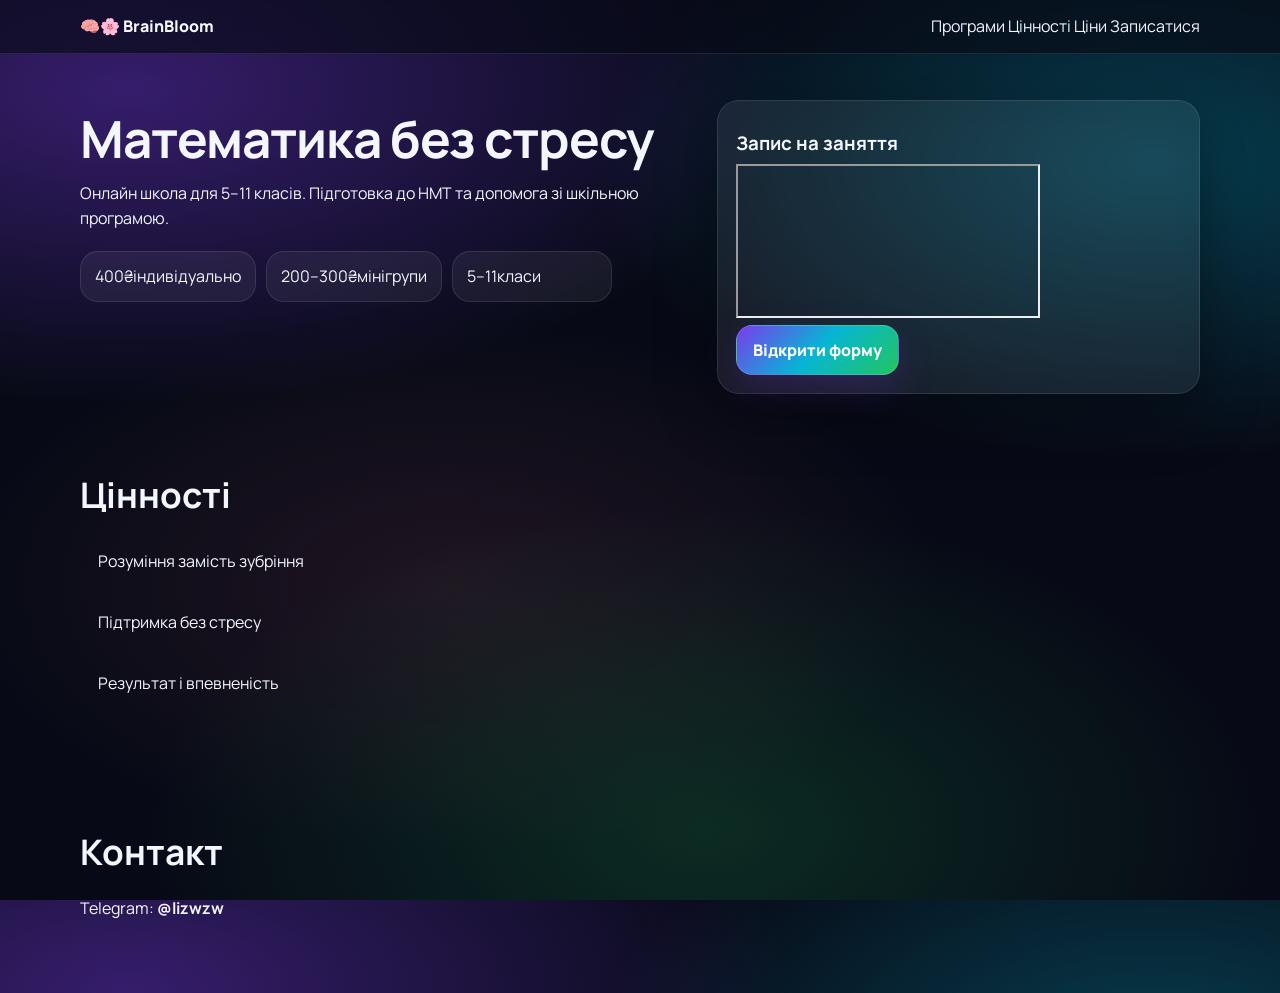
==== commit 228c6f1d: "Update index.html" ====
--- a/index.html
+++ b/index.html
@@ -1,9 +1,10 @@
-<!doctype html>
+<!DOCTYPE html>
 <html lang="uk">
 <head>
-<meta charset="utf-8">
-<meta name="viewport" content="width=device-width, initial-scale=1">
-<title>BrainBloom — онлайн школа математики</title>
+<meta charset="UTF-8">
+<meta name="viewport" content="width=device-width, initial-scale=1.0">
+<title>BrainBloom</title>
+
 <link href="https://fonts.googleapis.com/css2?family=Manrope:wght@400;600;800&display=swap" rel="stylesheet">
 <link rel="stylesheet" href="styles.css">
 </head>
@@ -12,12 +13,8 @@
 
 <header class="header">
 <div class="container nav">
-<div class="brand">
-<span class="logo">🧠🌸</span>
-<span>BrainBloom</span>
-</div>
-
-<nav class="menu">
+<div class="brand">🧠🌸 BrainBloom</div>
+<nav>
 <a href="#programs">Програми</a>
 <a href="#values">Цінності</a>
 <a href="#pricing">Ціни</a>
@@ -27,124 +24,45 @@
 </header>
 
 <section class="hero">
+
 <div class="container hero-grid">
 
-<div class="hero-text">
+<div>
 <h1>Математика без стресу</h1>
-<p class="lead">
-Онлайн школа для 5–11 класів.  
-Підготовка до НМТ та допомога зі шкільною програмою.
-</p>
+<p>Онлайн школа для 5–11 класів. Підготовка до НМТ та допомога зі шкільною програмою.</p>
 
 <div class="stats">
-<div class="stat">
-<div class="stat-num">400₴</div>
-<div class="stat-label">індивідуально</div>
-</div>
-
-<div class="stat">
-<div class="stat-num">200–300₴</div>
-<div class="stat-label">мінігрупи</div>
-</div>
-
-<div class="stat">
-<div class="stat-num">5–11</div>
-<div class="stat-label">класи</div>
-</div>
+<div class="stat">400₴<span>індивідуально</span></div>
+<div class="stat">200–300₴<span>мінігрупи</span></div>
+<div class="stat">5–11<span>класи</span></div>
 </div>
 </div>
 
 <div class="glass card">
+<h3>Запис на заняття</h3>
 
-<h2>Записатися</h2>
+<div class="form-embed">
+<iframe 
+src="https://docs.google.com/forms/d/e/1FAIpQLScNV7Dp9IuEmTNIy-QjNvIurRYKpCriMTBt8sabdLeGYt9fPg/viewform?embedded=true">
+</iframe>
+</div>
 
-<iframe 
-src="https://docs.google.com/forms/d/e/1FAIpQLScNV7Dp9IuEmTNIy-QjNvIurRYKpCriMTBt8sabdLeGYt9fPg/viewform?embedded=true"
-width="100%"
-height="900"
-frameborder="0"
-marginheight="0"
-marginwidth="0"
-style="border-radius:20px;border:none;">
-Загрузка…
-</iframe>
+<a class="btn" href="https://docs.google.com/forms/d/e/1FAIpQLScNV7Dp9IuEmTNIy-QjNvIurRYKpCriMTBt8sabdLeGYt9fPg/viewform" target="_blank">
+Відкрити форму
+</a>
 
 </div>
 
 </div>
 </section>
 
-<section id="programs" class="section">
-<div class="container">
-<h2>Програми</h2>
-
-<div class="grid3">
-
-<div class="glass feature">
-<h3>5–8 клас</h3>
-<p>Пояснення тем, логіка, впевненість у математиці.</p>
-</div>
-
-<div class="glass feature">
-<h3>9–11 клас</h3>
-<p>Алгебра, геометрія та складні задачі.</p>
-</div>
-
-<div class="glass feature">
-<h3>НМТ</h3>
-<p>Повна підготовка до тесту.</p>
-</div>
-
-</div>
-</div>
-</section>
-
 <section id="values" class="section">
 <div class="container">
-<h2>Наші цінності</h2>
-
-<div class="grid3">
-
-<div class="glass feature">
-<h3>Розуміння</h3>
-<p>Без зубріння формул.</p>
-</div>
-
-<div class="glass feature">
-<h3>Підтримка</h3>
-<p>Без стресу.</p>
-</div>
-
-<div class="glass feature">
-<h3>Результат</h3>
-<p>Оцінки та впевненість.</p>
-</div>
-
-</div>
-</div>
-</section>
-
-<section id="pricing" class="section">
-<div class="container">
-<h2>Ціни</h2>
-
-<div class="grid3">
-
-<div class="glass feature">
-<h3>Індивідуально</h3>
-<p>400₴ / година</p>
-</div>
-
-<div class="glass feature">
-<h3>2 учні</h3>
-<p>300₴ / учень</p>
-</div>
-
-<div class="glass feature">
-<h3>3–5 учнів</h3>
-<p>200–250₴ / учень</p>
-</div>
-
+<h2>Цінності</h2>
+<div class="grid">
+<div class="card">Розуміння замість зубріння</div>
+<div class="card">Підтримка без стресу</div>
+<div class="card">Результат і впевненість</div>
 </div>
 </div>
 </section>
@@ -156,13 +74,8 @@
 </div>
 </section>
 
-<footer class="footer">
-<div class="container">
-<p>© BrainBloom</p>
-</div>
-</footer>
-
 </body>
 </html>
        
 
+
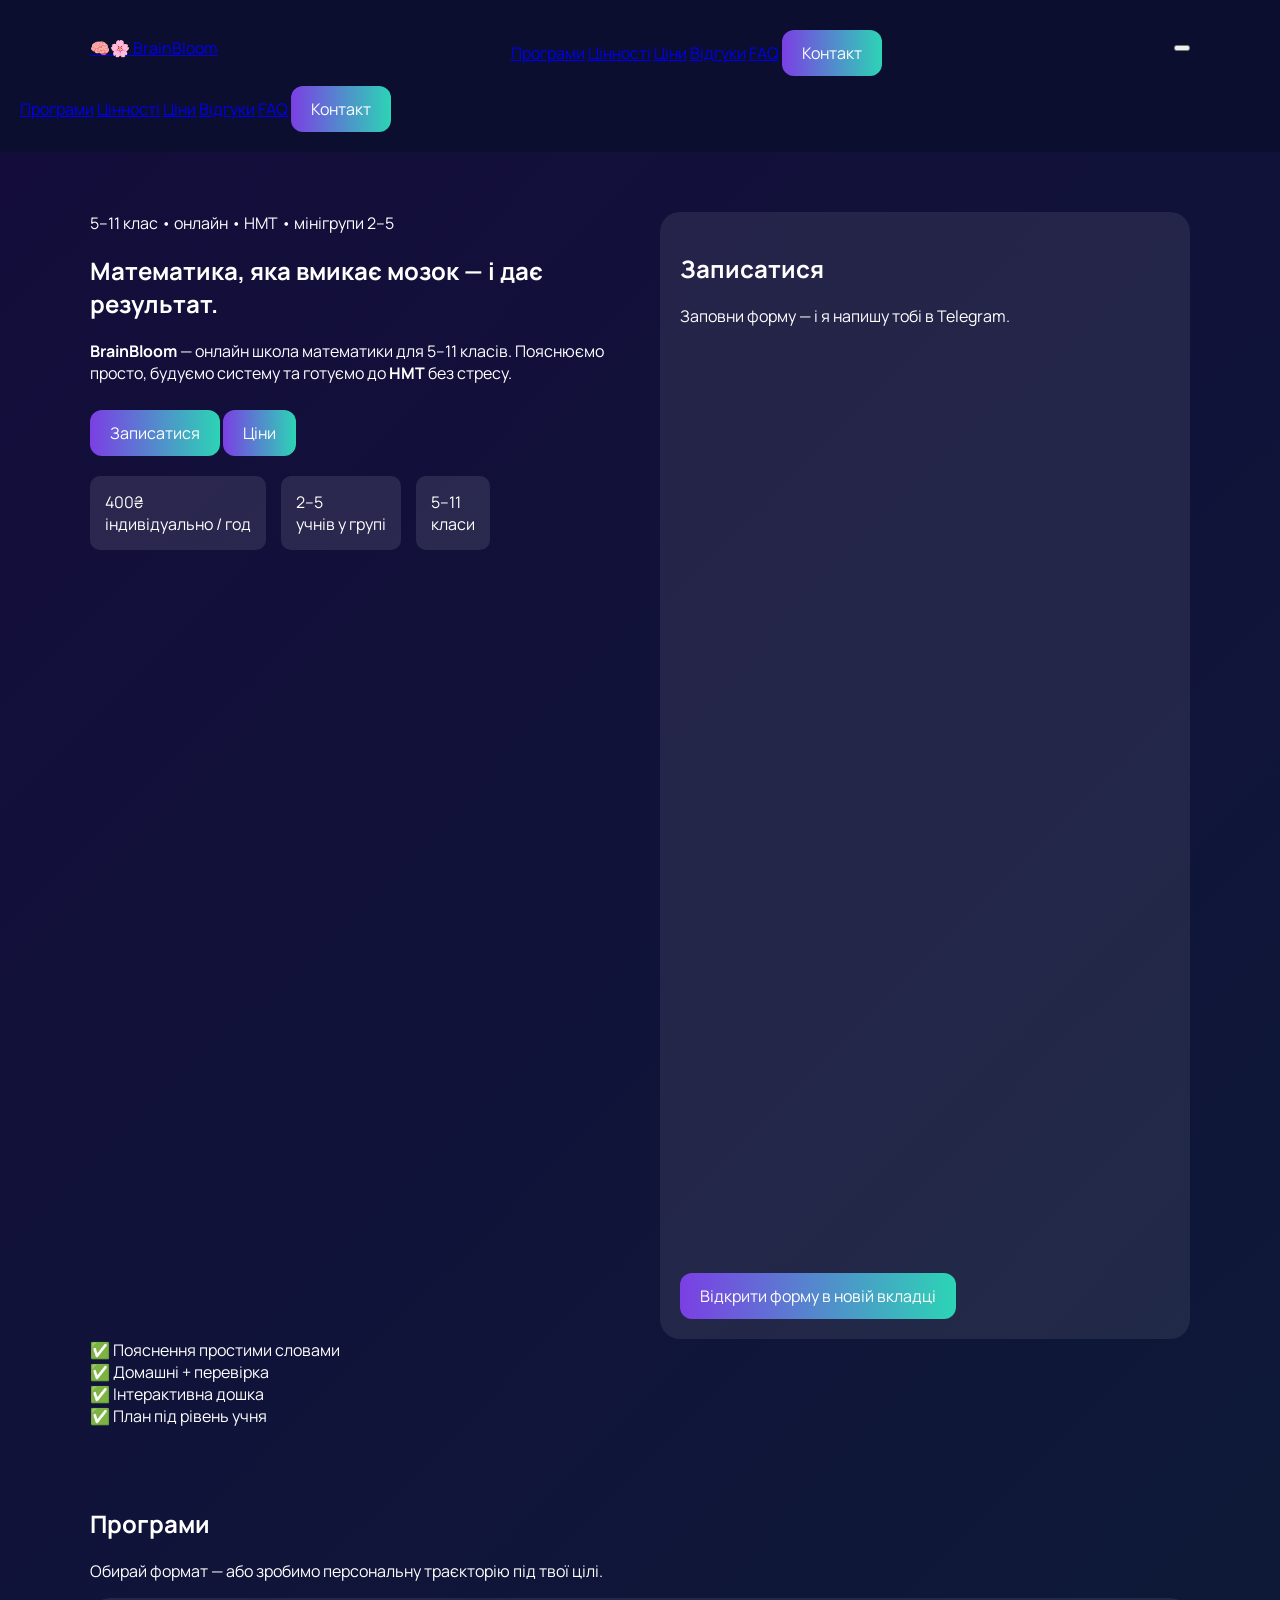
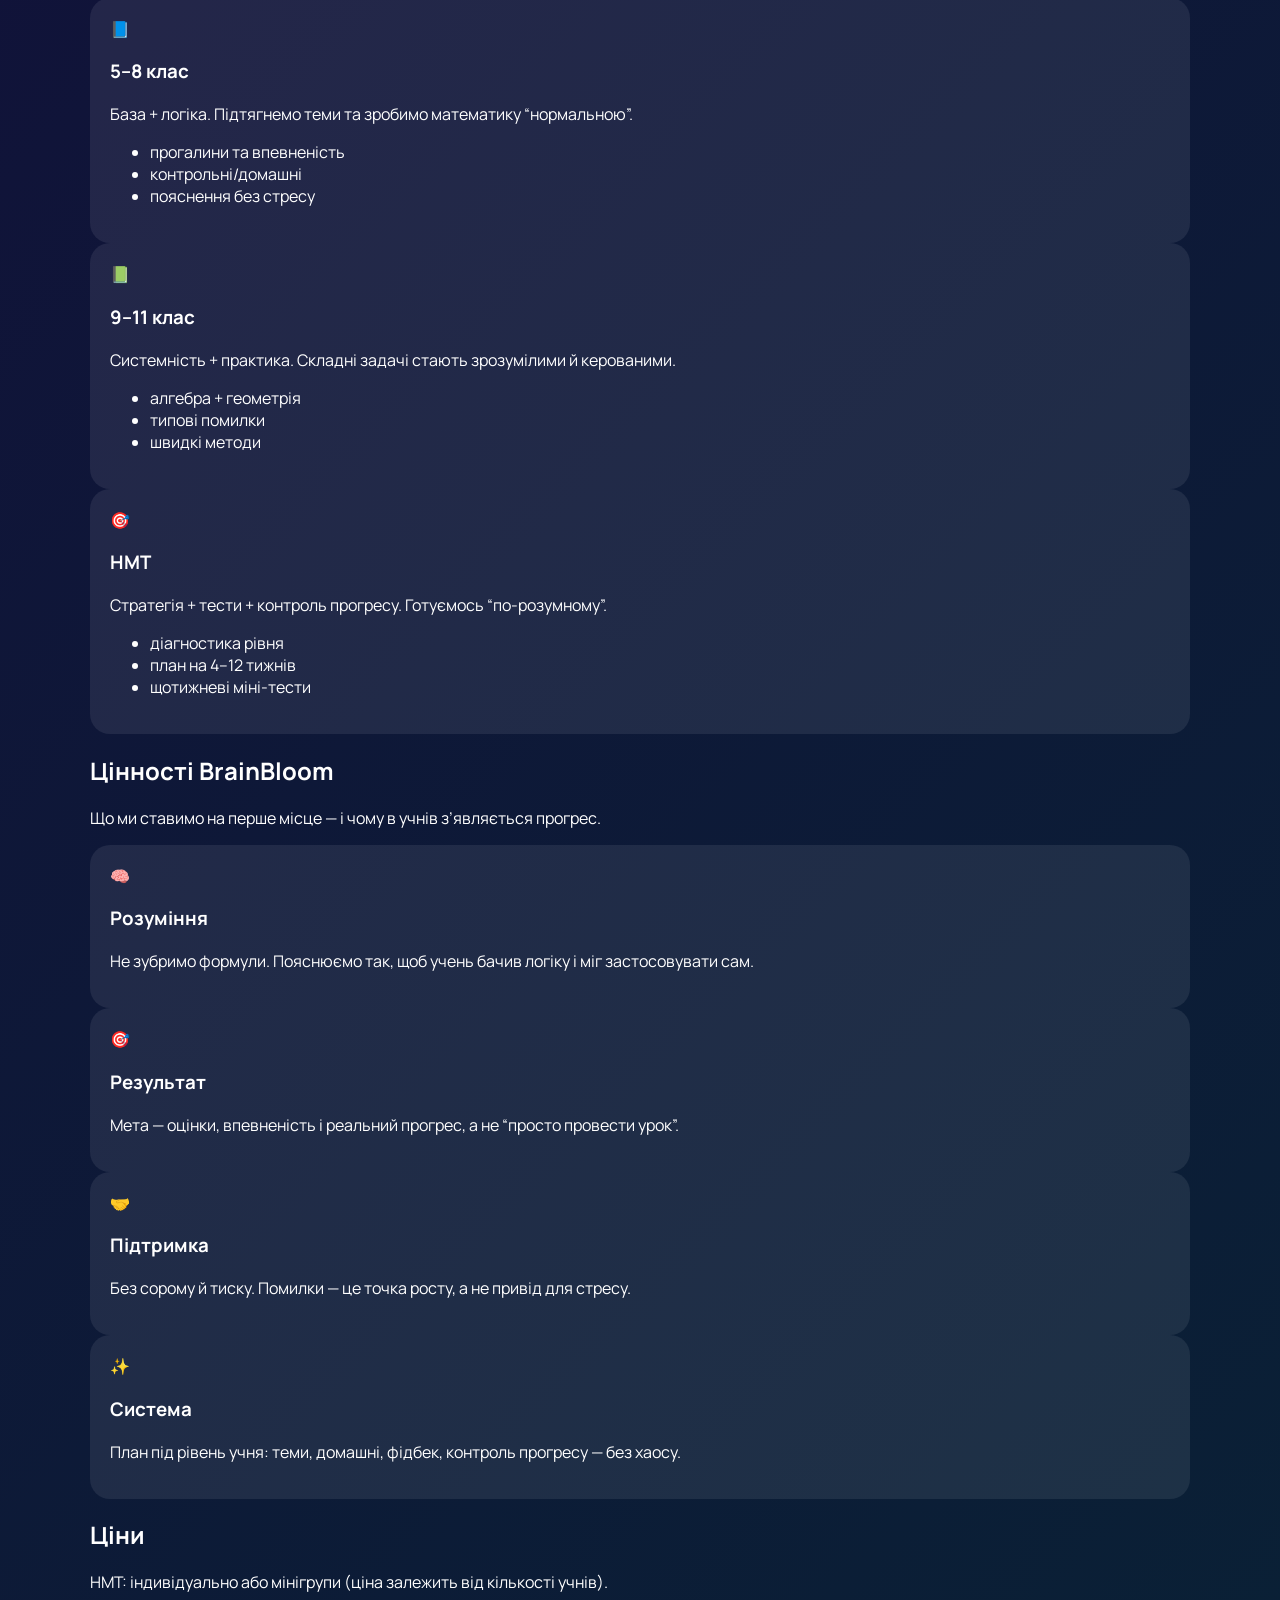
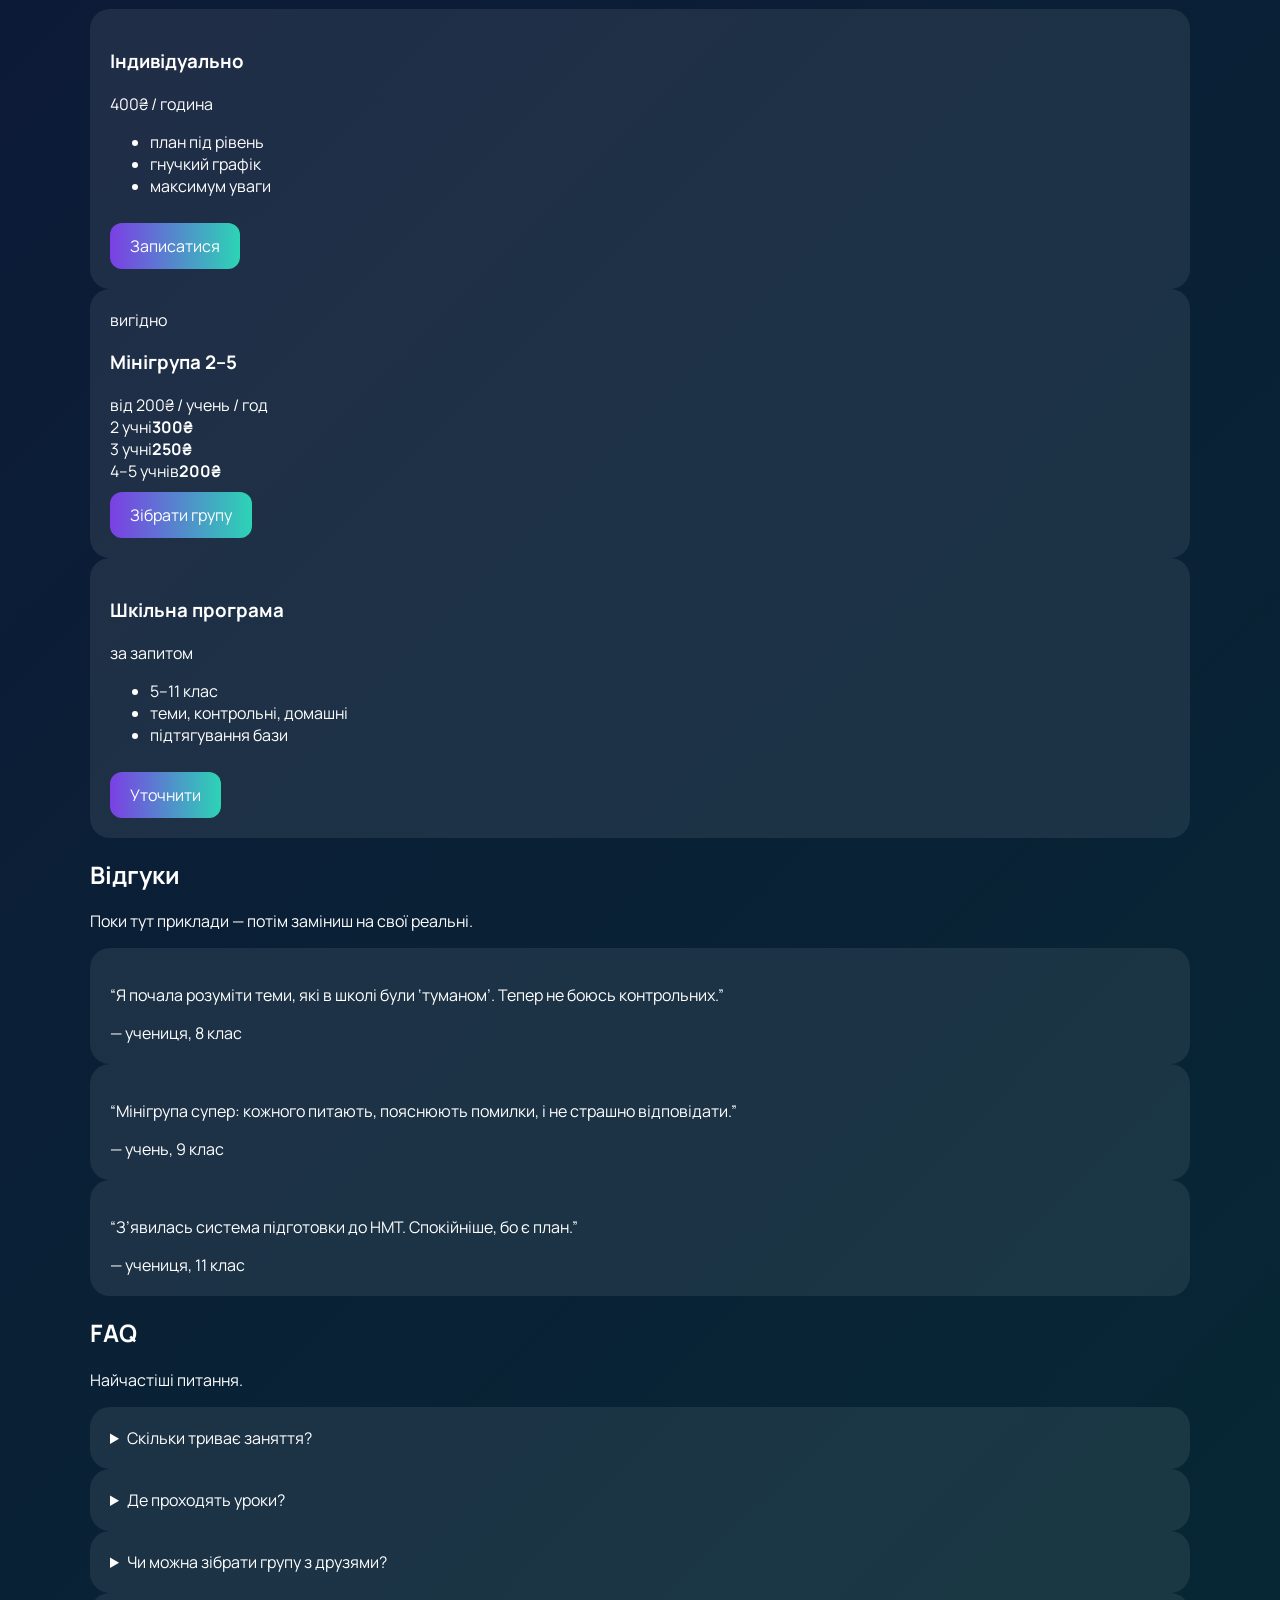
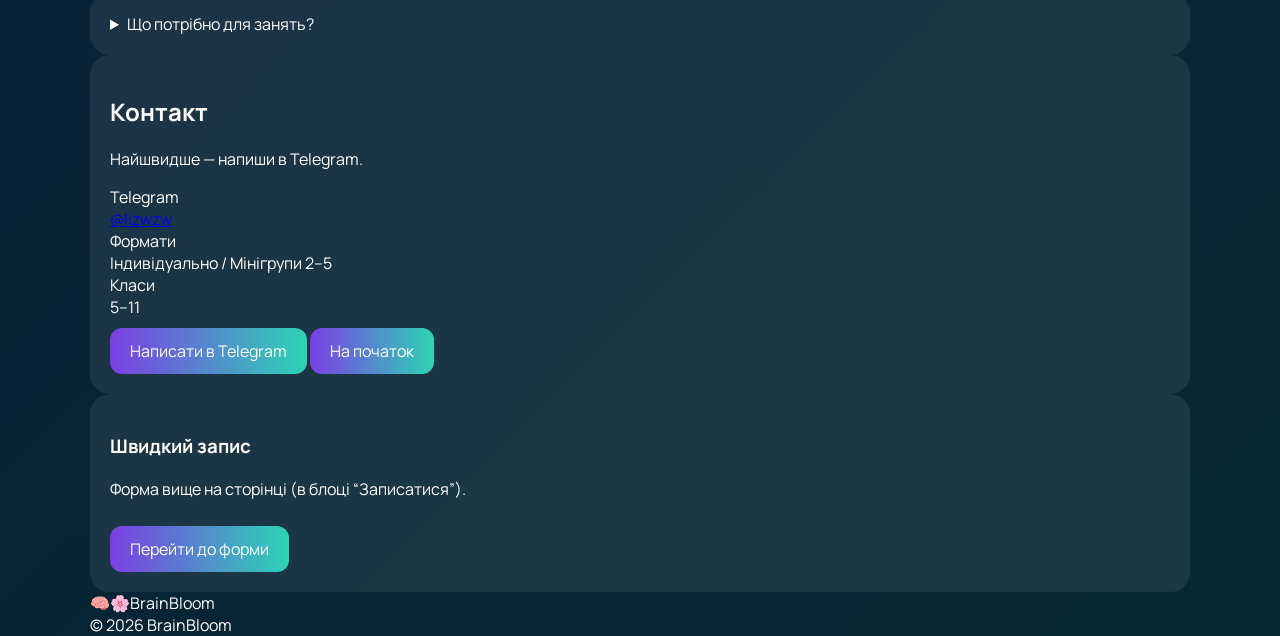
==== commit b5840127: "Update index.html" ====
--- a/index.html
+++ b/index.html
@@ -1,81 +1,352 @@
-<!DOCTYPE html>
+<!doctype html>
 <html lang="uk">
 <head>
-<meta charset="UTF-8">
-<meta name="viewport" content="width=device-width, initial-scale=1.0">
-<title>BrainBloom</title>
-
-<link href="https://fonts.googleapis.com/css2?family=Manrope:wght@400;600;800&display=swap" rel="stylesheet">
-<link rel="stylesheet" href="styles.css">
+  <meta charset="utf-8" />
+  <meta name="viewport" content="width=device-width,initial-scale=1" />
+  <title>BrainBloom — онлайн школа математики 5–11 класів • НМТ</title>
+  <meta name="description" content="BrainBloom — онлайн школа математики для 5–11 класів. Підготовка до НМТ: індивідуально 400₴/год або мінігрупи 2–5." />
+
+  <link rel="preconnect" href="https://fonts.googleapis.com">
+  <link rel="preconnect" href="https://fonts.gstatic.com" crossorigin>
+  <link href="https://fonts.googleapis.com/css2?family=Manrope:wght@400;600;700;800&display=swap" rel="stylesheet">
+
+  <link rel="stylesheet" href="styles.css" />
+  <script defer src="script.js"></script>
 </head>
 
-<body>
-
-<header class="header">
-<div class="container nav">
-<div class="brand">🧠🌸 BrainBloom</div>
-<nav>
-<a href="#programs">Програми</a>
-<a href="#values">Цінності</a>
-<a href="#pricing">Ціни</a>
-<a href="#contact">Записатися</a>
-</nav>
-</div>
-</header>
-
-<section class="hero">
-
-<div class="container hero-grid">
-
-<div>
-<h1>Математика без стресу</h1>
-<p>Онлайн школа для 5–11 класів. Підготовка до НМТ та допомога зі шкільною програмою.</p>
-
-<div class="stats">
-<div class="stat">400₴<span>індивідуально</span></div>
-<div class="stat">200–300₴<span>мінігрупи</span></div>
-<div class="stat">5–11<span>класи</span></div>
-</div>
-</div>
-
-<div class="glass card">
-<h3>Запис на заняття</h3>
-
-<div class="form-embed">
-<iframe 
-src="https://docs.google.com/forms/d/e/1FAIpQLScNV7Dp9IuEmTNIy-QjNvIurRYKpCriMTBt8sabdLeGYt9fPg/viewform?embedded=true">
-</iframe>
-</div>
-
-<a class="btn" href="https://docs.google.com/forms/d/e/1FAIpQLScNV7Dp9IuEmTNIy-QjNvIurRYKpCriMTBt8sabdLeGYt9fPg/viewform" target="_blank">
-Відкрити форму
-</a>
-
-</div>
-
-</div>
-</section>
-
-<section id="values" class="section">
-<div class="container">
-<h2>Цінності</h2>
-<div class="grid">
-<div class="card">Розуміння замість зубріння</div>
-<div class="card">Підтримка без стресу</div>
-<div class="card">Результат і впевненість</div>
-</div>
-</div>
-</section>
-
-<section id="contact" class="section">
-<div class="container">
-<h2>Контакт</h2>
-<p>Telegram: <b>@lizwzw</b></p>
-</div>
-</section>
-
+<body id="top">
+  <header class="header">
+    <div class="container nav">
+      <a class="brand" href="#top" aria-label="BrainBloom">
+        <span class="logo" aria-hidden="true">🧠🌸</span>
+        <span class="brand-text">BrainBloom</span>
+      </a>
+
+      <nav class="menu" id="menu">
+        <a href="#programs">Програми</a>
+        <a href="#values">Цінності</a>
+        <a href="#pricing">Ціни</a>
+        <a href="#reviews">Відгуки</a>
+        <a href="#faq">FAQ</a>
+        <a class="btn btn-small" href="#contact">Контакт</a>
+      </nav>
+
+      <button class="burger" id="burger" aria-label="Меню" aria-expanded="false" aria-controls="mobileMenu">
+        <span></span><span></span><span></span>
+      </button>
+    </div>
+
+    <div class="mobile-menu" id="mobileMenu">
+      <a href="#programs">Програми</a>
+      <a href="#values">Цінності</a>
+      <a href="#pricing">Ціни</a>
+      <a href="#reviews">Відгуки</a>
+      <a href="#faq">FAQ</a>
+      <a class="btn btn-full" href="#contact">Контакт</a>
+    </div>
+  </header>
+
+  <main>
+    <!-- HERO -->
+    <section class="hero">
+      <div class="container hero-grid">
+        <div class="hero-text">
+          <div class="badge">5–11 клас • онлайн • НМТ • мінігрупи 2–5</div>
+
+          <h1>
+            Математика, яка <span class="grad">вмикає мозок</span> — і дає результат.
+          </h1>
+
+          <p class="lead">
+            <b>BrainBloom</b> — онлайн школа математики для 5–11 класів.
+            Пояснюємо просто, будуємо систему та готуємо до <b>НМТ</b> без стресу.
+          </p>
+
+          <div class="cta">
+            <a class="btn" href="#signup">Записатися</a>
+            <a class="btn btn-ghost" href="#pricing">Ціни</a>
+          </div>
+
+          <div class="stats">
+            <div class="stat">
+              <div class="stat-num">400₴</div>
+              <div class="stat-label">індивідуально / год</div>
+            </div>
+            <div class="stat">
+              <div class="stat-num">2–5</div>
+              <div class="stat-label">учнів у групі</div>
+            </div>
+            <div class="stat">
+              <div class="stat-num">5–11</div>
+              <div class="stat-label">класи</div>
+            </div>
+          </div>
+        </div>
+
+        <!-- GOOGLE FORM (АКУРАТНО) -->
+        <div class="hero-card" id="signup">
+          <div class="glass card">
+            <div class="card-top">
+              <h2>Записатися</h2>
+              <p class="muted">Заповни форму — і я напишу тобі в Telegram.</p>
+            </div>
+
+            <div class="form-embed">
+              <iframe
+                src="https://docs.google.com/forms/d/e/1FAIpQLScNV7Dp9IuEmTNIy-QjNvIurRYKpCriMTBt8sabdLeGYt9fPg/viewform?embedded=true"
+                title="BrainBloom заявки"
+                loading="lazy"
+                referrerpolicy="no-referrer-when-downgrade">
+                Завантаження…
+              </iframe>
+            </div>
+
+            <a class="btn btn-full" href="https://docs.google.com/forms/d/e/1FAIpQLScNV7Dp9IuEmTNIy-QjNvIurRYKpCriMTBt8sabdLeGYt9fPg/viewform"
+               target="_blank" rel="noreferrer">
+              Відкрити форму в новій вкладці
+            </a>
+          </div>
+        </div>
+      </div>
+
+      <div class="container trust">
+        <div class="chip">✅ Пояснення простими словами</div>
+        <div class="chip">✅ Домашні + перевірка</div>
+        <div class="chip">✅ Інтерактивна дошка</div>
+        <div class="chip">✅ План під рівень учня</div>
+      </div>
+    </section>
+
+    <!-- PROGRAMS -->
+    <section class="section" id="programs">
+      <div class="container">
+        <div class="section-head">
+          <h2>Програми</h2>
+          <p class="muted">Обирай формат — або зробимо персональну траєкторію під твої цілі.</p>
+        </div>
+
+        <div class="grid3">
+          <article class="glass feature">
+            <div class="icon">📘</div>
+            <h3>5–8 клас</h3>
+            <p>База + логіка. Підтягнемо теми та зробимо математику “нормальною”.</p>
+            <ul class="list">
+              <li>прогалини та впевненість</li>
+              <li>контрольні/домашні</li>
+              <li>пояснення без стресу</li>
+            </ul>
+          </article>
+
+          <article class="glass feature">
+            <div class="icon">📗</div>
+            <h3>9–11 клас</h3>
+            <p>Системність + практика. Складні задачі стають зрозумілими й керованими.</p>
+            <ul class="list">
+              <li>алгебра + геометрія</li>
+              <li>типові помилки</li>
+              <li>швидкі методи</li>
+            </ul>
+          </article>
+
+          <article class="glass feature">
+            <div class="icon">🎯</div>
+            <h3>НМТ</h3>
+            <p>Стратегія + тести + контроль прогресу. Готуємось “по-розумному”.</p>
+            <ul class="list">
+              <li>діагностика рівня</li>
+              <li>план на 4–12 тижнів</li>
+              <li>щотижневі міні-тести</li>
+            </ul>
+          </article>
+        </div>
+      </div>
+    </section>
+
+    <!-- VALUES -->
+    <section class="section alt" id="values">
+      <div class="container">
+        <div class="section-head">
+          <h2>Цінності BrainBloom</h2>
+          <p class="muted">Що ми ставимо на перше місце — і чому в учнів з’являється прогрес.</p>
+        </div>
+
+        <div class="grid4">
+          <div class="glass value">
+            <div class="value-top"><span class="emoji">🧠</span><h3>Розуміння</h3></div>
+            <p>Не зубримо формули. Пояснюємо так, щоб учень бачив логіку і міг застосовувати сам.</p>
+          </div>
+
+          <div class="glass value">
+            <div class="value-top"><span class="emoji">🎯</span><h3>Результат</h3></div>
+            <p>Мета — оцінки, впевненість і реальний прогрес, а не “просто провести урок”.</p>
+          </div>
+
+          <div class="glass value">
+            <div class="value-top"><span class="emoji">🤝</span><h3>Підтримка</h3></div>
+            <p>Без сорому й тиску. Помилки — це точка росту, а не привід для стресу.</p>
+          </div>
+
+          <div class="glass value">
+            <div class="value-top"><span class="emoji">✨</span><h3>Система</h3></div>
+            <p>План під рівень учня: теми, домашні, фідбек, контроль прогресу — без хаосу.</p>
+          </div>
+        </div>
+      </div>
+    </section>
+
+    <!-- PRICING -->
+    <section class="section" id="pricing">
+      <div class="container">
+        <div class="section-head">
+          <h2>Ціни</h2>
+          <p class="muted">НМТ: індивідуально або мінігрупи (ціна залежить від кількості учнів).</p>
+        </div>
+
+        <div class="pricing">
+          <div class="glass price-card">
+            <h3>Індивідуально</h3>
+            <div class="price">400₴ <span>/ година</span></div>
+            <ul class="list">
+              <li>план під рівень</li>
+              <li>гнучкий графік</li>
+              <li>максимум уваги</li>
+            </ul>
+            <a class="btn btn-full" href="#signup">Записатися</a>
+          </div>
+
+          <div class="glass price-card highlight">
+            <div class="tag">вигідно</div>
+            <h3>Мінігрупа 2–5</h3>
+            <div class="price">від 200₴ <span>/ учень / год</span></div>
+
+            <div class="mini-table">
+              <div class="r"><span>2 учні</span><b>300₴</b></div>
+              <div class="r"><span>3 учні</span><b>250₴</b></div>
+              <div class="r"><span>4–5 учнів</span><b>200₴</b></div>
+            </div>
+
+            <a class="btn btn-full" href="#signup">Зібрати групу</a>
+          </div>
+
+          <div class="glass price-card">
+            <h3>Шкільна програма</h3>
+            <div class="price">за запитом</div>
+            <ul class="list">
+              <li>5–11 клас</li>
+              <li>теми, контрольні, домашні</li>
+              <li>підтягування бази</li>
+            </ul>
+            <a class="btn btn-full" href="#contact">Уточнити</a>
+          </div>
+        </div>
+      </div>
+    </section>
+
+    <!-- REVIEWS -->
+    <section class="section alt" id="reviews">
+      <div class="container">
+        <div class="section-head">
+          <h2>Відгуки</h2>
+          <p class="muted">Поки тут приклади — потім заміниш на свої реальні.</p>
+        </div>
+
+        <div class="grid3">
+          <div class="glass review">
+            <p>“Я почала розуміти теми, які в школі були ‘туманом’. Тепер не боюсь контрольних.”</p>
+            <div class="who">— учениця, 8 клас</div>
+          </div>
+          <div class="glass review">
+            <p>“Мінігрупа супер: кожного питають, пояснюють помилки, і не страшно відповідати.”</p>
+            <div class="who">— учень, 9 клас</div>
+          </div>
+          <div class="glass review">
+            <p>“З’явилась система підготовки до НМТ. Спокійніше, бо є план.”</p>
+            <div class="who">— учениця, 11 клас</div>
+          </div>
+        </div>
+      </div>
+    </section>
+
+    <!-- FAQ -->
+    <section class="section" id="faq">
+      <div class="container">
+        <div class="section-head">
+          <h2>FAQ</h2>
+          <p class="muted">Найчастіші питання.</p>
+        </div>
+
+        <div class="faq">
+          <details class="glass">
+            <summary>Скільки триває заняття?</summary>
+            <p>Стандартно 60 хв. Для НМТ можна 90 хв (за потреби).</p>
+          </details>
+
+          <details class="glass">
+            <summary>Де проходять уроки?</summary>
+            <p>Zoom або Google Meet + інтерактивна дошка.</p>
+          </details>
+
+          <details class="glass">
+            <summary>Чи можна зібрати групу з друзями?</summary>
+            <p>Так! Вкажіть у формі, що ви група і скільки вас — підберемо час.</p>
+          </details>
+
+          <details class="glass">
+            <summary>Що потрібно для занять?</summary>
+            <p>Ноут/планшет, інтернет, зошит/ручка. Все інше дам.</p>
+          </details>
+        </div>
+      </div>
+    </section>
+
+    <!-- CONTACT -->
+    <section class="section alt" id="contact">
+      <div class="container contact-grid">
+        <div class="glass card">
+          <h2>Контакт</h2>
+          <p class="muted">Найшвидше — напиши в Telegram.</p>
+
+          <div class="contact-card">
+            <div class="contact-row">
+              <div class="k">Telegram</div>
+              <a class="v link" href="https://t.me/lizwzw" target="_blank" rel="noreferrer">@lizwzw</a>
+            </div>
+            <div class="contact-row">
+              <div class="k">Формати</div>
+              <div class="v">Індивідуально / Мінігрупи 2–5</div>
+            </div>
+            <div class="contact-row">
+              <div class="k">Класи</div>
+              <div class="v">5–11</div>
+            </div>
+          </div>
+
+          <div class="mini-cta">
+            <a class="btn" href="https://t.me/lizwzw" target="_blank" rel="noreferrer">Написати в Telegram</a>
+            <a class="btn btn-ghost" href="#top">На початок</a>
+          </div>
+        </div>
+
+        <div class="glass card">
+          <h3>Швидкий запис</h3>
+          <p class="muted">Форма вище на сторінці (в блоці “Записатися”).</p>
+          <a class="btn btn-full" href="#signup">Перейти до форми</a>
+        </div>
+      </div>
+
+      <footer class="footer">
+        <div class="container foot">
+          <div class="foot-brand">
+            <span class="logo">🧠🌸</span><span>BrainBloom</span>
+          </div>
+          <div class="muted">© <span id="year"></span> BrainBloom</div>
+        </div>
+      </footer>
+    </section>
+  </main>
 </body>
 </html>
        
 
 
+
--- a/styles.css
+++ b/styles.css
@@ -1,309 +1,80 @@
-:root{
-  --bg:#070a16;
-  --text:#f3f6ff;
-  --muted:#b9c2ffcc;
-  --line: rgba(255,255,255,.10);
-
-  --a:#7c3aed; /* purple */
-  --b:#06b6d4; /* cyan */
-  --c:#22c55e; /* green */
-  --d:#fb7185; /* pink */
-
-  --shadow: 0 18px 60px rgba(0,0,0,.45);
-  --r: 22px;
+body {
+margin: 0;
+font-family: Manrope, sans-serif;
+background: linear-gradient(135deg,#140c3b,#052a33);
+color: white;
 }
 
-*{box-sizing:border-box}
-html,body{height:100%}
-body{
-  margin:0;
-  font-family:"Manrope",system-ui,-apple-system,Segoe UI,Roboto,Arial,sans-serif;
-  color:var(--text);
-  background:
-    radial-gradient(1100px 520px at 10% 10%, rgba(124,58,237,.40), transparent 60%),
-    radial-gradient(900px 480px at 90% 18%, rgba(6,182,212,.30), transparent 62%),
-    radial-gradient(900px 520px at 55% 92%, rgba(34,197,94,.18), transparent 62%),
-    radial-gradient(700px 380px at 35% 65%, rgba(251,113,133,.10), transparent 70%),
-    var(--bg);
-  line-height:1.55;
+.container {
+width: 90%;
+max-width: 1100px;
+margin: auto;
 }
 
-a{color:inherit;text-decoration:none}
-.container{width:min(1120px, 92vw); margin:0 auto}
-.muted{color:var(--muted)}
-.tiny{font-size:.86rem}
-.lead{font-size:1.08rem; color:#eaf0ff}
-
-.header{
-  position:sticky; top:0; z-index:50;
-  background: rgba(7,10,22,.62);
-  backdrop-filter: blur(14px);
-  border-bottom: 1px solid var(--line);
-}
-.nav{
-  display:flex; align-items:center; justify-content:space-between;
-  padding:14px 0; gap:14px;
-}
-.brand{display:flex; align-items:center; gap:10px; font-weight:900}
-.logo{font-size:1.25rem}
-.brand-text{letter-spacing:.2px}
-
-.menu{display:flex; gap:16px; align-items:center}
-.menu a{opacity:.88; font-weight:700}
-.menu a:hover{opacity:1}
-
-.burger{
-  display:none;
-  width:46px; height:46px; border-radius:16px;
-  border:1px solid var(--line);
-  background: rgba(255,255,255,.06);
-}
-.burger span{display:block; height:2px; margin:8px 12px; background:rgba(243,246,255,.9); border-radius:2px}
-
-.mobile-menu{
-  display:none;
-  width:min(1120px, 92vw);
-  margin:0 auto 14px;
-  padding:14px;
-  border:1px solid var(--line);
-  border-radius:18px;
-  background: rgba(7,10,22,.72);
-  box-shadow: var(--shadow);
-}
-.mobile-menu.open{display:grid; gap:10px}
-.mobile-menu a{padding:10px 10px; border-radius:14px; background: rgba(255,255,255,.06); font-weight:800}
-
-.btn{
-  display:inline-flex; align-items:center; justify-content:center;
-  padding:12px 16px;
-  border-radius:16px;
-  color:white;
-  font-weight:900;
-  border:1px solid rgba(255,255,255,.14);
-  background: linear-gradient(135deg, var(--a), var(--b), var(--c));
-  box-shadow: 0 14px 36px rgba(124,58,237,.22);
-  transition: transform .12s ease;
-}
-.btn:hover{transform: translateY(-1px)}
-.btn:active{transform: translateY(0px)}
-.btn-small{padding:10px 14px; font-size:.95rem}
-.btn-full{width:100%}
-.btn-ghost{
-  background: rgba(255,255,255,.06);
-  box-shadow:none;
+.header {
+padding: 20px;
+background: #0b0e2e;
 }
 
-.hero{padding:46px 0 18px}
-.hero-grid{display:grid; grid-template-columns: 1.12fr .88fr; gap:22px; align-items:start}
-
-.badge{
-  display:inline-flex; align-items:center; gap:8px;
-  padding:8px 12px;
-  border-radius:999px;
-  border:1px solid var(--line);
-  background: rgba(255,255,255,.06);
-  font-weight:800;
-  color:#e7ecff;
-  width:fit-content;
-}
-h1{
-  font-size: clamp(2.1rem, 4.2vw, 3.2rem);
-  line-height:1.06;
-  margin:.7rem 0 .6rem;
-  letter-spacing:-.02em;
-}
-.grad{
-  background: linear-gradient(90deg, var(--d), var(--a), var(--b), var(--c));
-  -webkit-background-clip:text;
-  background-clip:text;
-  color:transparent;
+.nav {
+display: flex;
+justify-content: space-between;
+align-items: center;
 }
 
-.cta{display:flex; gap:12px; flex-wrap:wrap; margin-top:16px}
-.stats{display:flex; gap:10px; flex-wrap:wrap; margin-top:20px}
-.stat{
-  border:1px solid var(--line);
-  background: rgba(255,255,255,.06);
-  border-radius:18px;
-  padding:12px 14px;
-  min-width:160px;
-}
-.stat-num{font-weight:900; font-size:1.25rem}
-.stat-label{color:var(--muted); font-weight:800; font-size:.92rem}
-
-.glass{
-  background: rgba(255,255,255,.07);
-  border:1px solid var(--line);
-  box-shadow: var(--shadow);
-  backdrop-filter: blur(10px);
-}
-.card{border-radius: var(--r); padding:18px}
-.card-top{margin-bottom:10px}
-.hero-card .card{padding:18px}
-
-.form{display:grid; gap:12px; margin-top:10px}
-label{display:grid; gap:7px; font-weight:900; font-size:.92rem}
-input,select,textarea{
-  width:100%;
-  padding:12px 12px;
-  border-radius:16px;
-  border:1px solid rgba(255,255,255,.14);
-  background: rgba(0,0,0,.20);
-  color: var(--text);
-  outline:none;
-}
-input:focus,select:focus,textarea:focus{
-  border-color: rgba(6,182,212,.85);
-  box-shadow: 0 0 0 4px rgba(6,182,212,.15);
+.hero {
+padding: 60px 0;
 }
 
-.trust{display:flex; gap:10px; flex-wrap:wrap; padding:14px 0 10px}
-.chip{
-  padding:10px 12px;
-  border-radius:999px;
-  border:1px solid var(--line);
-  background: rgba(255,255,255,.06);
-  font-weight:800;
+.hero-grid {
+display: grid;
+grid-template-columns: 1fr 1fr;
+gap: 40px;
 }
 
-.section{padding:56px 0}
-.section.alt{
-  border-top:1px solid var(--line);
-  border-bottom:1px solid var(--line);
-  background: linear-gradient(180deg, rgba(255,255,255,.04), rgba(255,255,255,0));
-}
-.section-head{margin-bottom:18px}
-h2{font-size: clamp(1.7rem, 3vw, 2.2rem); margin:0 0 8px}
-h3{margin:10px 0 6px}
-
-.grid3{display:grid; grid-template-columns: repeat(3,1fr); gap:14px}
-.grid4{display:grid; grid-template-columns: repeat(4,1fr); gap:14px}
-
-.feature{border-radius: var(--r); padding:18px}
-.icon{font-size:1.65rem}
-.list{margin:10px 0 0; padding-left:18px}
-.list li{margin:6px 0; color:#e6ecff}
-
-.value{border-radius: var(--r); padding:16px}
-.value-top{display:flex; align-items:center; gap:10px}
-.emoji{font-size:1.35rem}
-
-.pricing{display:grid; grid-template-columns: repeat(3,1fr); gap:14px}
-.price-card{border-radius: var(--r); padding:18px; position:relative}
-.price{font-size:1.6rem; font-weight:950}
-.price span{font-size:.9rem; color:var(--muted); font-weight:800}
-.highlight{
-  border-color: rgba(124,58,237,.45);
-  background: linear-gradient(180deg, rgba(124,58,237,.20), rgba(255,255,255,.06));
-}
-.tag{
-  position:absolute; top:14px; right:14px;
-  padding:6px 10px;
-  border-radius:999px;
-  border:1px solid rgba(255,255,255,.18);
-  background: rgba(124,58,237,.22);
-  font-weight:950;
-  font-size:.82rem;
-}
-.mini-table{
-  margin-top:10px;
-  border:1px solid var(--line);
-  border-radius:16px;
-  overflow:hidden;
-}
-.mini-table .r{
-  display:flex; justify-content:space-between;
-  padding:10px 12px;
-  background: rgba(0,0,0,.18);
-  border-top:1px solid var(--line);
-}
-.mini-table .r:first-child{border-top:none}
-
-.steps{display:grid; grid-template-columns: repeat(4,1fr); gap:12px}
-.step{border-radius: var(--r); padding:16px}
-.step-num{
-  width:38px; height:38px; border-radius:14px;
-  display:flex; align-items:center; justify-content:center;
-  font-weight:950;
-  background: rgba(124,58,237,.22);
-  border:1px solid rgba(124,58,237,.4);
+.stats {
+display: flex;
+gap: 15px;
+margin-top: 20px;
 }
 
-.reviews-wrap{border-radius: var(--r); padding:18px}
-.review{
-  border-radius: 18px;
-  padding:18px;
-  background: rgba(0,0,0,.16);
-  border:1px solid var(--line);
-  min-height:140px;
-}
-.review p{margin:0 0 10px; font-weight:700}
-.who{color:var(--muted); font-weight:900}
-
-.swiper-controls{
-  display:flex; align-items:center; justify-content:space-between;
-  gap:10px;
-  margin-top:12px;
-}
-.swbtn{
-  width:46px; height:46px;
-  border-radius:16px;
-  border:1px solid var(--line);
-  background: rgba(255,255,255,.06);
-  color:var(--text);
-  font-weight:950;
-  cursor:pointer;
-}
-.swiper-pagination-bullet{background: rgba(255,255,255,.55)!important}
-.swiper-pagination-bullet-active{background: rgba(6,182,212,.95)!important}
-
-.faq{display:grid; gap:10px}
-details{border-radius: var(--r); padding:14px 16px}
-summary{cursor:pointer; font-weight:950}
-details p{margin:10px 0 0; color:#e6ecff}
-
-.contact{padding-bottom:26px}
-.contact-grid{display:grid; grid-template-columns: 1fr 1fr; gap:16px; align-items:start}
-.contact-card{border-radius: var(--r); padding:16px; margin-top:14px}
-.contact-row{display:flex; justify-content:space-between; gap:12px; padding:10px 0; border-top:1px solid var(--line)}
-.contact-row:first-child{border-top:none}
-.k{font-weight:950}
-.v{color:#e6ecff; font-weight:800}
-.link{opacity:.95}
-.link:hover{opacity:1; text-decoration:underline}
-
-.mini-cta{display:flex; gap:12px; flex-wrap:wrap; margin-top:14px}
-
-.toast{
-  margin-top:12px;
-  padding:12px 14px;
-  border-radius:16px;
-  display:none;
-  border:1px solid rgba(34,197,94,.55);
-  background: rgba(34,197,94,.10);
-  color:#dcffe6;
-  font-weight:900;
+.stat {
+background: rgba(255,255,255,0.1);
+padding: 15px;
+border-radius: 10px;
 }
 
-.footer{
-  margin-top:26px;
-  border-top:1px solid var(--line);
-  padding:18px 0 24px;
-  background: rgba(0,0,0,.18);
+.glass {
+background: rgba(255,255,255,0.08);
+padding: 20px;
+border-radius: 20px;
 }
-.foot{display:flex; justify-content:space-between; align-items:center; gap:10px; flex-wrap:wrap}
-.foot-brand{display:flex; align-items:center; gap:10px; font-weight:950}
 
-@media (max-width: 980px){
-  .hero-grid{grid-template-columns:1fr}
-  .grid3, .pricing{grid-template-columns:1fr}
-  .grid4{grid-template-columns:1fr 1fr}
-  .steps{grid-template-columns:1fr 1fr}
-  .contact-grid{grid-template-columns:1fr}
-  .menu{display:none}
-  .burger{display:inline-block}
+.form-embed {
+overflow: hidden;
+border-radius: 15px;
+margin: 15px 0;
 }
-@media (max-width: 560px){
-  .grid4{grid-template-columns:1fr}
-  .steps{grid-template-columns:1fr}
+
+.form-embed iframe {
+width: 100%;
+height: 900px;
+border: none;
 }
+
+.btn {
+display: inline-block;
+padding: 12px 20px;
+background: linear-gradient(90deg,#7b3fe4,#2cd4b5);
+border-radius: 12px;
+color: white;
+text-decoration: none;
+margin-top: 10px;
+}
+
+.grid {
+display: grid;
+grid-template-columns: repeat(3,1fr);
+gap: 20px;
+}
+
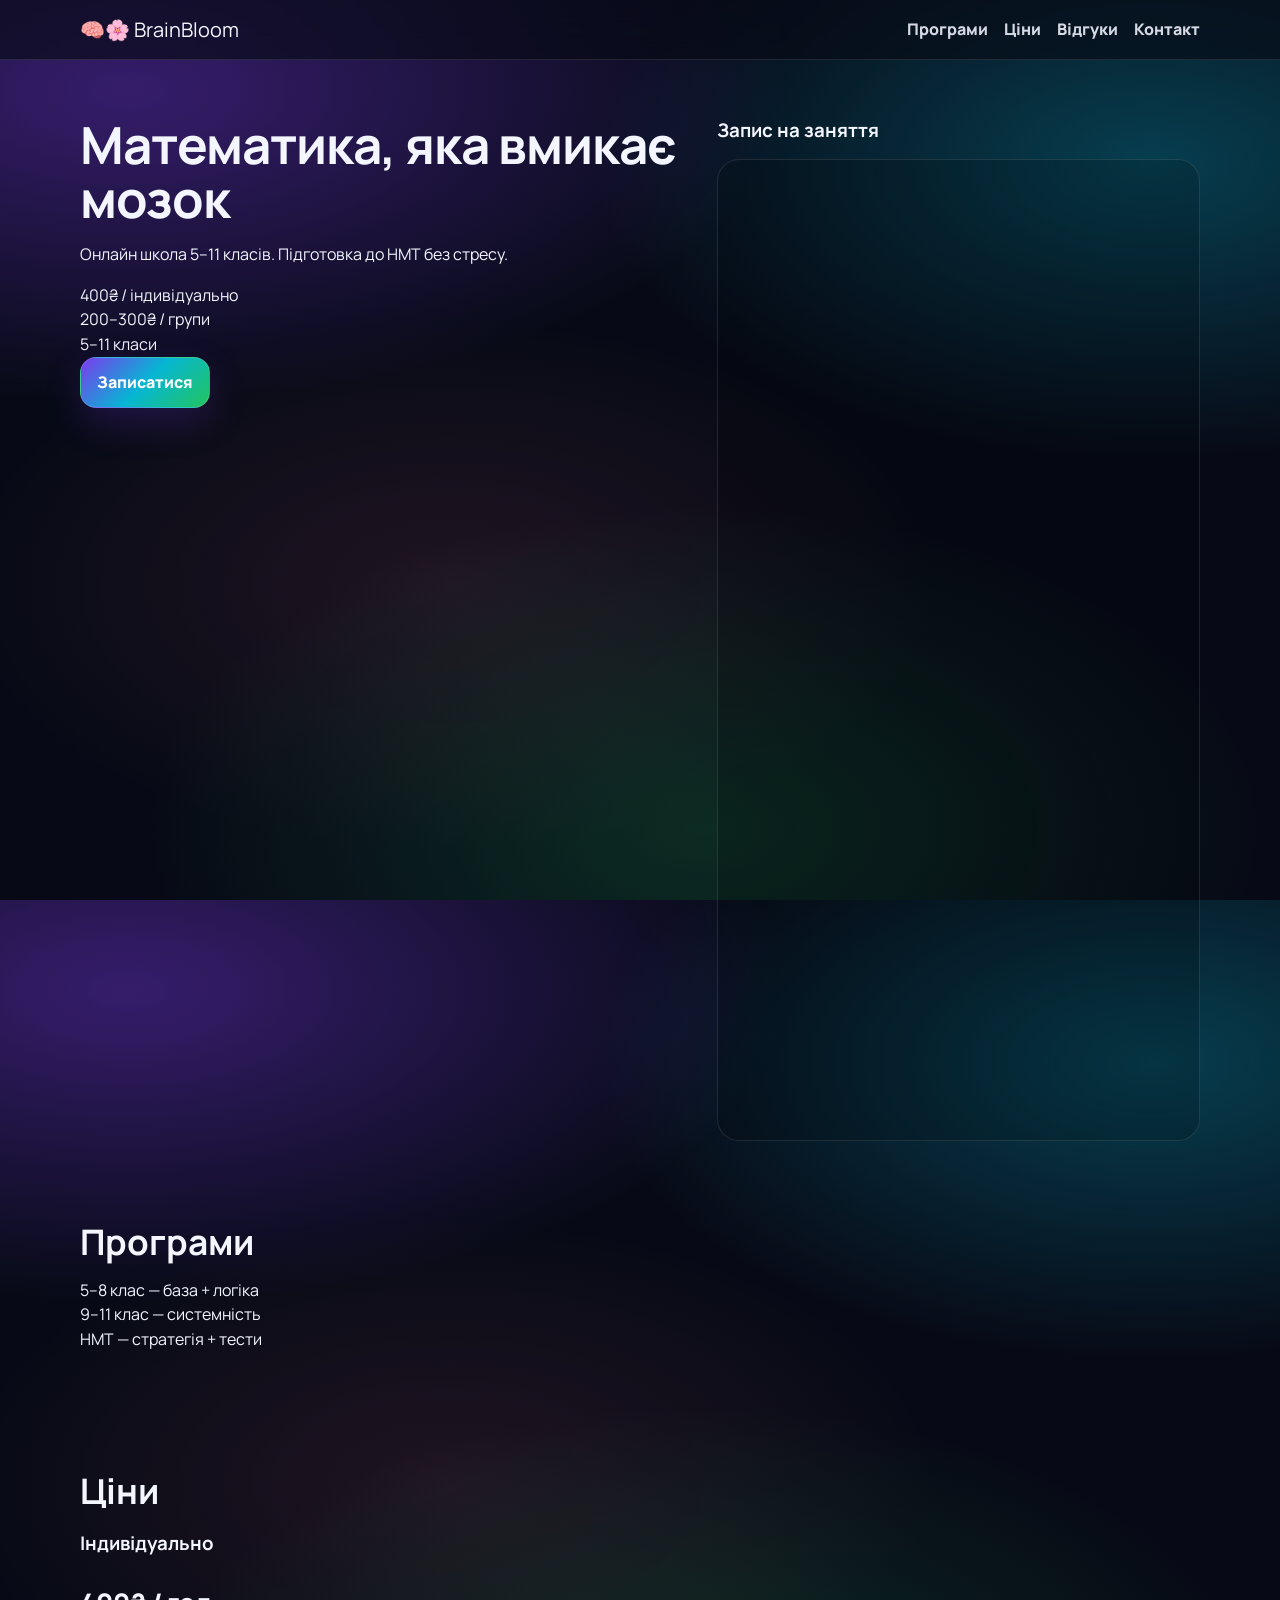
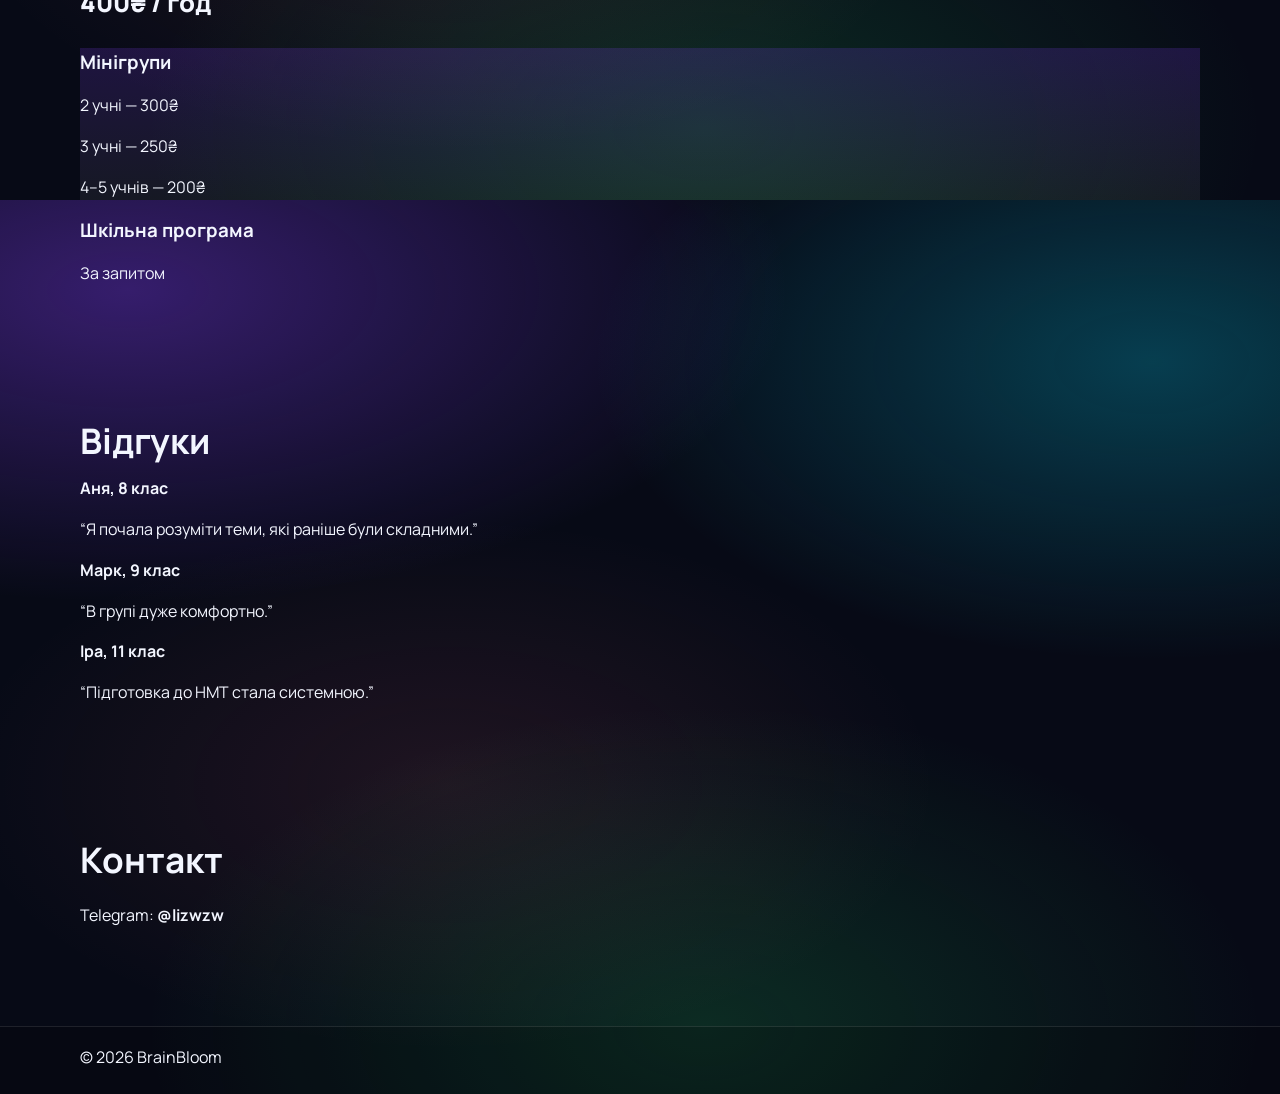
==== commit f7f11b1f: "Update index.html" ====
--- a/index.html
+++ b/index.html
@@ -1,352 +1,138 @@
-<!doctype html>
+<!DOCTYPE html>
 <html lang="uk">
 <head>
-  <meta charset="utf-8" />
-  <meta name="viewport" content="width=device-width,initial-scale=1" />
-  <title>BrainBloom — онлайн школа математики 5–11 класів • НМТ</title>
-  <meta name="description" content="BrainBloom — онлайн школа математики для 5–11 класів. Підготовка до НМТ: індивідуально 400₴/год або мінігрупи 2–5." />
+<meta charset="UTF-8">
+<meta name="viewport" content="width=device-width, initial-scale=1.0">
+<title>BrainBloom — Premium Online Math School</title>
 
-  <link rel="preconnect" href="https://fonts.googleapis.com">
-  <link rel="preconnect" href="https://fonts.gstatic.com" crossorigin>
-  <link href="https://fonts.googleapis.com/css2?family=Manrope:wght@400;600;700;800&display=swap" rel="stylesheet">
-
-  <link rel="stylesheet" href="styles.css" />
-  <script defer src="script.js"></script>
+<link href="https://fonts.googleapis.com/css2?family=Manrope:wght@400;600;800&display=swap" rel="stylesheet">
+<link rel="stylesheet" href="styles.css">
+<script defer src="script.js"></script>
 </head>
 
-<body id="top">
-  <header class="header">
-    <div class="container nav">
-      <a class="brand" href="#top" aria-label="BrainBloom">
-        <span class="logo" aria-hidden="true">🧠🌸</span>
-        <span class="brand-text">BrainBloom</span>
-      </a>
+<body>
 
-      <nav class="menu" id="menu">
-        <a href="#programs">Програми</a>
-        <a href="#values">Цінності</a>
-        <a href="#pricing">Ціни</a>
-        <a href="#reviews">Відгуки</a>
-        <a href="#faq">FAQ</a>
-        <a class="btn btn-small" href="#contact">Контакт</a>
-      </nav>
+<header class="header">
+<div class="container nav">
+<div class="logo">🧠🌸 BrainBloom</div>
 
-      <button class="burger" id="burger" aria-label="Меню" aria-expanded="false" aria-controls="mobileMenu">
-        <span></span><span></span><span></span>
-      </button>
-    </div>
+<nav class="menu" id="menu">
+<a href="#programs">Програми</a>
+<a href="#pricing">Ціни</a>
+<a href="#reviews">Відгуки</a>
+<a href="#contact">Контакт</a>
+</nav>
 
-    <div class="mobile-menu" id="mobileMenu">
-      <a href="#programs">Програми</a>
-      <a href="#values">Цінності</a>
-      <a href="#pricing">Ціни</a>
-      <a href="#reviews">Відгуки</a>
-      <a href="#faq">FAQ</a>
-      <a class="btn btn-full" href="#contact">Контакт</a>
-    </div>
-  </header>
+<button class="burger" id="burger">
+<span></span><span></span><span></span>
+</button>
+</div>
+</header>
 
-  <main>
-    <!-- HERO -->
-    <section class="hero">
-      <div class="container hero-grid">
-        <div class="hero-text">
-          <div class="badge">5–11 клас • онлайн • НМТ • мінігрупи 2–5</div>
+<section class="hero">
+<div class="container hero-grid">
 
-          <h1>
-            Математика, яка <span class="grad">вмикає мозок</span> — і дає результат.
-          </h1>
+<div class="hero-text fade-up">
+<h1>Математика, яка <span class="gradient">вмикає мозок</span></h1>
+<p>Онлайн школа 5–11 класів. Підготовка до НМТ без стресу.</p>
 
-          <p class="lead">
-            <b>BrainBloom</b> — онлайн школа математики для 5–11 класів.
-            Пояснюємо просто, будуємо систему та готуємо до <b>НМТ</b> без стресу.
-          </p>
+<div class="badges">
+<div>400₴ / індивідуально</div>
+<div>200–300₴ / групи</div>
+<div>5–11 класи</div>
+</div>
 
-          <div class="cta">
-            <a class="btn" href="#signup">Записатися</a>
-            <a class="btn btn-ghost" href="#pricing">Ціни</a>
-          </div>
+<a href="#signup" class="btn glow">Записатися</a>
+</div>
 
-          <div class="stats">
-            <div class="stat">
-              <div class="stat-num">400₴</div>
-              <div class="stat-label">індивідуально / год</div>
-            </div>
-            <div class="stat">
-              <div class="stat-num">2–5</div>
-              <div class="stat-label">учнів у групі</div>
-            </div>
-            <div class="stat">
-              <div class="stat-num">5–11</div>
-              <div class="stat-label">класи</div>
-            </div>
-          </div>
-        </div>
+<div class="glass-card fade-up" id="signup">
+<h3>Запис на заняття</h3>
 
-        <!-- GOOGLE FORM (АКУРАТНО) -->
-        <div class="hero-card" id="signup">
-          <div class="glass card">
-            <div class="card-top">
-              <h2>Записатися</h2>
-              <p class="muted">Заповни форму — і я напишу тобі в Telegram.</p>
-            </div>
+<div class="form-embed">
+<iframe src="https://docs.google.com/forms/d/e/1FAIpQLScNV7Dp9IuEmTNIy-QjNvIurRYKpCriMTBt8sabdLeGYt9fPg/viewform?embedded=true"></iframe>
+</div>
+</div>
 
-            <div class="form-embed">
-              <iframe
-                src="https://docs.google.com/forms/d/e/1FAIpQLScNV7Dp9IuEmTNIy-QjNvIurRYKpCriMTBt8sabdLeGYt9fPg/viewform?embedded=true"
-                title="BrainBloom заявки"
-                loading="lazy"
-                referrerpolicy="no-referrer-when-downgrade">
-                Завантаження…
-              </iframe>
-            </div>
+</div>
+</section>
 
-            <a class="btn btn-full" href="https://docs.google.com/forms/d/e/1FAIpQLScNV7Dp9IuEmTNIy-QjNvIurRYKpCriMTBt8sabdLeGYt9fPg/viewform"
-               target="_blank" rel="noreferrer">
-              Відкрити форму в новій вкладці
-            </a>
-          </div>
-        </div>
-      </div>
+<section id="programs" class="section">
+<div class="container">
+<h2 class="fade-up">Програми</h2>
 
-      <div class="container trust">
-        <div class="chip">✅ Пояснення простими словами</div>
-        <div class="chip">✅ Домашні + перевірка</div>
-        <div class="chip">✅ Інтерактивна дошка</div>
-        <div class="chip">✅ План під рівень учня</div>
-      </div>
-    </section>
+<div class="grid">
+<div class="glass-card fade-up">5–8 клас — база + логіка</div>
+<div class="glass-card fade-up">9–11 клас — системність</div>
+<div class="glass-card fade-up">НМТ — стратегія + тести</div>
+</div>
+</div>
+</section>
 
-    <!-- PROGRAMS -->
-    <section class="section" id="programs">
-      <div class="container">
-        <div class="section-head">
-          <h2>Програми</h2>
-          <p class="muted">Обирай формат — або зробимо персональну траєкторію під твої цілі.</p>
-        </div>
+<section id="pricing" class="section darker">
+<div class="container">
+<h2 class="fade-up">Ціни</h2>
 
-        <div class="grid3">
-          <article class="glass feature">
-            <div class="icon">📘</div>
-            <h3>5–8 клас</h3>
-            <p>База + логіка. Підтягнемо теми та зробимо математику “нормальною”.</p>
-            <ul class="list">
-              <li>прогалини та впевненість</li>
-              <li>контрольні/домашні</li>
-              <li>пояснення без стресу</li>
-            </ul>
-          </article>
+<div class="grid">
+<div class="glass-card fade-up">
+<h3>Індивідуально</h3>
+<p class="price">400₴ / год</p>
+</div>
 
-          <article class="glass feature">
-            <div class="icon">📗</div>
-            <h3>9–11 клас</h3>
-            <p>Системність + практика. Складні задачі стають зрозумілими й керованими.</p>
-            <ul class="list">
-              <li>алгебра + геометрія</li>
-              <li>типові помилки</li>
-              <li>швидкі методи</li>
-            </ul>
-          </article>
+<div class="glass-card highlight fade-up">
+<h3>Мінігрупи</h3>
+<p>2 учні — 300₴</p>
+<p>3 учні — 250₴</p>
+<p>4–5 учнів — 200₴</p>
+</div>
 
-          <article class="glass feature">
-            <div class="icon">🎯</div>
-            <h3>НМТ</h3>
-            <p>Стратегія + тести + контроль прогресу. Готуємось “по-розумному”.</p>
-            <ul class="list">
-              <li>діагностика рівня</li>
-              <li>план на 4–12 тижнів</li>
-              <li>щотижневі міні-тести</li>
-            </ul>
-          </article>
-        </div>
-      </div>
-    </section>
+<div class="glass-card fade-up">
+<h3>Шкільна програма</h3>
+<p>За запитом</p>
+</div>
+</div>
+</div>
+</section>
 
-    <!-- VALUES -->
-    <section class="section alt" id="values">
-      <div class="container">
-        <div class="section-head">
-          <h2>Цінності BrainBloom</h2>
-          <p class="muted">Що ми ставимо на перше місце — і чому в учнів з’являється прогрес.</p>
-        </div>
+<section id="reviews" class="section">
+<div class="container">
+<h2 class="fade-up">Відгуки</h2>
 
-        <div class="grid4">
-          <div class="glass value">
-            <div class="value-top"><span class="emoji">🧠</span><h3>Розуміння</h3></div>
-            <p>Не зубримо формули. Пояснюємо так, щоб учень бачив логіку і міг застосовувати сам.</p>
-          </div>
+<div class="grid">
+<div class="glass-card fade-up">
+<b>Аня, 8 клас</b>
+<p>“Я почала розуміти теми, які раніше були складними.”</p>
+</div>
 
-          <div class="glass value">
-            <div class="value-top"><span class="emoji">🎯</span><h3>Результат</h3></div>
-            <p>Мета — оцінки, впевненість і реальний прогрес, а не “просто провести урок”.</p>
-          </div>
+<div class="glass-card fade-up">
+<b>Марк, 9 клас</b>
+<p>“В групі дуже комфортно.”</p>
+</div>
 
-          <div class="glass value">
-            <div class="value-top"><span class="emoji">🤝</span><h3>Підтримка</h3></div>
-            <p>Без сорому й тиску. Помилки — це точка росту, а не привід для стресу.</p>
-          </div>
+<div class="glass-card fade-up">
+<b>Іра, 11 клас</b>
+<p>“Підготовка до НМТ стала системною.”</p>
+</div>
+</div>
+</div>
+</section>
 
-          <div class="glass value">
-            <div class="value-top"><span class="emoji">✨</span><h3>Система</h3></div>
-            <p>План під рівень учня: теми, домашні, фідбек, контроль прогресу — без хаосу.</p>
-          </div>
-        </div>
-      </div>
-    </section>
+<section id="contact" class="section darker">
+<div class="container fade-up">
+<h2>Контакт</h2>
+<p>Telegram: <b>@lizwzw</b></p>
+</div>
+</section>
 
-    <!-- PRICING -->
-    <section class="section" id="pricing">
-      <div class="container">
-        <div class="section-head">
-          <h2>Ціни</h2>
-          <p class="muted">НМТ: індивідуально або мінігрупи (ціна залежить від кількості учнів).</p>
-        </div>
+<footer class="footer">
+<div class="container">
+© <span id="year"></span> BrainBloom
+</div>
+</footer>
 
-        <div class="pricing">
-          <div class="glass price-card">
-            <h3>Індивідуально</h3>
-            <div class="price">400₴ <span>/ година</span></div>
-            <ul class="list">
-              <li>план під рівень</li>
-              <li>гнучкий графік</li>
-              <li>максимум уваги</li>
-            </ul>
-            <a class="btn btn-full" href="#signup">Записатися</a>
-          </div>
-
-          <div class="glass price-card highlight">
-            <div class="tag">вигідно</div>
-            <h3>Мінігрупа 2–5</h3>
-            <div class="price">від 200₴ <span>/ учень / год</span></div>
-
-            <div class="mini-table">
-              <div class="r"><span>2 учні</span><b>300₴</b></div>
-              <div class="r"><span>3 учні</span><b>250₴</b></div>
-              <div class="r"><span>4–5 учнів</span><b>200₴</b></div>
-            </div>
-
-            <a class="btn btn-full" href="#signup">Зібрати групу</a>
-          </div>
-
-          <div class="glass price-card">
-            <h3>Шкільна програма</h3>
-            <div class="price">за запитом</div>
-            <ul class="list">
-              <li>5–11 клас</li>
-              <li>теми, контрольні, домашні</li>
-              <li>підтягування бази</li>
-            </ul>
-            <a class="btn btn-full" href="#contact">Уточнити</a>
-          </div>
-        </div>
-      </div>
-    </section>
-
-    <!-- REVIEWS -->
-    <section class="section alt" id="reviews">
-      <div class="container">
-        <div class="section-head">
-          <h2>Відгуки</h2>
-          <p class="muted">Поки тут приклади — потім заміниш на свої реальні.</p>
-        </div>
-
-        <div class="grid3">
-          <div class="glass review">
-            <p>“Я почала розуміти теми, які в школі були ‘туманом’. Тепер не боюсь контрольних.”</p>
-            <div class="who">— учениця, 8 клас</div>
-          </div>
-          <div class="glass review">
-            <p>“Мінігрупа супер: кожного питають, пояснюють помилки, і не страшно відповідати.”</p>
-            <div class="who">— учень, 9 клас</div>
-          </div>
-          <div class="glass review">
-            <p>“З’явилась система підготовки до НМТ. Спокійніше, бо є план.”</p>
-            <div class="who">— учениця, 11 клас</div>
-          </div>
-        </div>
-      </div>
-    </section>
-
-    <!-- FAQ -->
-    <section class="section" id="faq">
-      <div class="container">
-        <div class="section-head">
-          <h2>FAQ</h2>
-          <p class="muted">Найчастіші питання.</p>
-        </div>
-
-        <div class="faq">
-          <details class="glass">
-            <summary>Скільки триває заняття?</summary>
-            <p>Стандартно 60 хв. Для НМТ можна 90 хв (за потреби).</p>
-          </details>
-
-          <details class="glass">
-            <summary>Де проходять уроки?</summary>
-            <p>Zoom або Google Meet + інтерактивна дошка.</p>
-          </details>
-
-          <details class="glass">
-            <summary>Чи можна зібрати групу з друзями?</summary>
-            <p>Так! Вкажіть у формі, що ви група і скільки вас — підберемо час.</p>
-          </details>
-
-          <details class="glass">
-            <summary>Що потрібно для занять?</summary>
-            <p>Ноут/планшет, інтернет, зошит/ручка. Все інше дам.</p>
-          </details>
-        </div>
-      </div>
-    </section>
-
-    <!-- CONTACT -->
-    <section class="section alt" id="contact">
-      <div class="container contact-grid">
-        <div class="glass card">
-          <h2>Контакт</h2>
-          <p class="muted">Найшвидше — напиши в Telegram.</p>
-
-          <div class="contact-card">
-            <div class="contact-row">
-              <div class="k">Telegram</div>
-              <a class="v link" href="https://t.me/lizwzw" target="_blank" rel="noreferrer">@lizwzw</a>
-            </div>
-            <div class="contact-row">
-              <div class="k">Формати</div>
-              <div class="v">Індивідуально / Мінігрупи 2–5</div>
-            </div>
-            <div class="contact-row">
-              <div class="k">Класи</div>
-              <div class="v">5–11</div>
-            </div>
-          </div>
-
-          <div class="mini-cta">
-            <a class="btn" href="https://t.me/lizwzw" target="_blank" rel="noreferrer">Написати в Telegram</a>
-            <a class="btn btn-ghost" href="#top">На початок</a>
-          </div>
-        </div>
-
-        <div class="glass card">
-          <h3>Швидкий запис</h3>
-          <p class="muted">Форма вище на сторінці (в блоці “Записатися”).</p>
-          <a class="btn btn-full" href="#signup">Перейти до форми</a>
-        </div>
-      </div>
-
-      <footer class="footer">
-        <div class="container foot">
-          <div class="foot-brand">
-            <span class="logo">🧠🌸</span><span>BrainBloom</span>
-          </div>
-          <div class="muted">© <span id="year"></span> BrainBloom</div>
-        </div>
-      </footer>
-    </section>
-  </main>
 </body>
 </html>
        
 
 
 
+
--- a/styles.css
+++ b/styles.css
@@ -1,80 +1,274 @@
-body {
-margin: 0;
-font-family: Manrope, sans-serif;
-background: linear-gradient(135deg,#140c3b,#052a33);
-color: white;
-}
-
-.container {
-width: 90%;
-max-width: 1100px;
-margin: auto;
-}
-
-.header {
-padding: 20px;
-background: #0b0e2e;
-}
-
-.nav {
-display: flex;
-justify-content: space-between;
-align-items: center;
-}
-
-.hero {
-padding: 60px 0;
-}
-
-.hero-grid {
-display: grid;
-grid-template-columns: 1fr 1fr;
-gap: 40px;
-}
-
-.stats {
-display: flex;
-gap: 15px;
-margin-top: 20px;
-}
-
-.stat {
-background: rgba(255,255,255,0.1);
-padding: 15px;
-border-radius: 10px;
-}
-
-.glass {
-background: rgba(255,255,255,0.08);
-padding: 20px;
-border-radius: 20px;
-}
-
-.form-embed {
-overflow: hidden;
-border-radius: 15px;
-margin: 15px 0;
-}
-
-.form-embed iframe {
-width: 100%;
-height: 900px;
-border: none;
-}
-
-.btn {
-display: inline-block;
-padding: 12px 20px;
-background: linear-gradient(90deg,#7b3fe4,#2cd4b5);
-border-radius: 12px;
-color: white;
-text-decoration: none;
-margin-top: 10px;
-}
-
-.grid {
-display: grid;
-grid-template-columns: repeat(3,1fr);
-gap: 20px;
-}
-
+:root{
+  --bg:#070a16;
+  --text:#f3f6ff;
+  --muted:#b9c2ffcc;
+  --line: rgba(255,255,255,.10);
+
+  --a:#7c3aed; /* purple */
+  --b:#06b6d4; /* cyan */
+  --c:#22c55e; /* green */
+  --d:#fb7185; /* pink */
+
+  --shadow: 0 18px 60px rgba(0,0,0,.45);
+  --r: 22px;
+}
+
+*{box-sizing:border-box}
+html,body{height:100%}
+body{
+  margin:0;
+  font-family:"Manrope",system-ui,-apple-system,Segoe UI,Roboto,Arial,sans-serif;
+  color:var(--text);
+  background:
+    radial-gradient(1100px 520px at 10% 10%, rgba(124,58,237,.40), transparent 60%),
+    radial-gradient(900px 480px at 90% 18%, rgba(6,182,212,.30), transparent 62%),
+    radial-gradient(900px 520px at 55% 92%, rgba(34,197,94,.18), transparent 62%),
+    radial-gradient(700px 380px at 35% 65%, rgba(251,113,133,.10), transparent 70%),
+    var(--bg);
+  line-height:1.55;
+}
+
+a{color:inherit;text-decoration:none}
+.container{width:min(1120px, 92vw); margin:0 auto}
+.muted{color:var(--muted)}
+.lead{font-size:1.08rem; color:#eaf0ff}
+
+.header{
+  position:sticky; top:0; z-index:50;
+  background: rgba(7,10,22,.62);
+  backdrop-filter: blur(14px);
+  border-bottom: 1px solid var(--line);
+}
+.nav{
+  display:flex; align-items:center; justify-content:space-between;
+  padding:14px 0; gap:14px;
+}
+.brand{display:flex; align-items:center; gap:10px; font-weight:900}
+.logo{font-size:1.25rem}
+.brand-text{letter-spacing:.2px}
+
+.menu{display:flex; gap:16px; align-items:center}
+.menu a{opacity:.88; font-weight:800}
+.menu a:hover{opacity:1}
+
+.burger{
+  display:none;
+  width:46px; height:46px; border-radius:16px;
+  border:1px solid var(--line);
+  background: rgba(255,255,255,.06);
+}
+.burger span{display:block; height:2px; margin:8px 12px; background:rgba(243,246,255,.9); border-radius:2px}
+
+.mobile-menu{
+  display:none;
+  width:min(1120px, 92vw);
+  margin:0 auto 14px;
+  padding:14px;
+  border:1px solid var(--line);
+  border-radius:18px;
+  background: rgba(7,10,22,.72);
+  box-shadow: var(--shadow);
+}
+.mobile-menu.open{display:grid; gap:10px}
+.mobile-menu a{padding:10px 10px; border-radius:14px; background: rgba(255,255,255,.06); font-weight:900}
+
+.btn{
+  display:inline-flex; align-items:center; justify-content:center;
+  padding:12px 16px;
+  border-radius:16px;
+  color:white;
+  font-weight:900;
+  border:1px solid rgba(255,255,255,.14);
+  background: linear-gradient(135deg, var(--a), var(--b), var(--c));
+  box-shadow: 0 14px 36px rgba(124,58,237,.22);
+  transition: transform .12s ease;
+}
+.btn:hover{transform: translateY(-1px)}
+.btn:active{transform: translateY(0px)}
+.btn-small{padding:10px 14px; font-size:.95rem}
+.btn-full{width:100%}
+.btn-ghost{
+  background: rgba(255,255,255,.06);
+  box-shadow:none;
+}
+
+.hero{padding:46px 0 18px}
+.hero-grid{display:grid; grid-template-columns: 1.12fr .88fr; gap:22px; align-items:start}
+
+.badge{
+  display:inline-flex; align-items:center; gap:8px;
+  padding:8px 12px;
+  border-radius:999px;
+  border:1px solid var(--line);
+  background: rgba(255,255,255,.06);
+  font-weight:900;
+  color:#e7ecff;
+  width:fit-content;
+}
+h1{
+  font-size: clamp(2.1rem, 4.2vw, 3.2rem);
+  line-height:1.06;
+  margin:.7rem 0 .6rem;
+  letter-spacing:-.02em;
+}
+.grad{
+  background: linear-gradient(90deg, var(--d), var(--a), var(--b), var(--c));
+  -webkit-background-clip:text;
+  background-clip:text;
+  color:transparent;
+}
+
+.cta{display:flex; gap:12px; flex-wrap:wrap; margin-top:16px}
+.stats{display:flex; gap:10px; flex-wrap:wrap; margin-top:20px}
+.stat{
+  border:1px solid var(--line);
+  background: rgba(255,255,255,.06);
+  border-radius:18px;
+  padding:12px 14px;
+  min-width:160px;
+}
+.stat-num{font-weight:900; font-size:1.25rem}
+.stat-label{color:var(--muted); font-weight:900; font-size:.92rem}
+
+.glass{
+  background: rgba(255,255,255,.07);
+  border:1px solid var(--line);
+  box-shadow: var(--shadow);
+  backdrop-filter: blur(10px);
+}
+.card{border-radius: var(--r); padding:18px}
+.card-top{margin-bottom:10px}
+
+.trust{display:flex; gap:10px; flex-wrap:wrap; padding:14px 0 10px}
+.chip{
+  padding:10px 12px;
+  border-radius:999px;
+  border:1px solid var(--line);
+  background: rgba(255,255,255,.06);
+  font-weight:900;
+}
+
+.section{padding:56px 0}
+.section.alt{
+  border-top:1px solid var(--line);
+  border-bottom:1px solid var(--line);
+  background: linear-gradient(180deg, rgba(255,255,255,.04), rgba(255,255,255,0));
+}
+.section-head{margin-bottom:18px}
+h2{font-size: clamp(1.7rem, 3vw, 2.2rem); margin:0 0 8px}
+h3{margin:10px 0 6px}
+
+.grid3{display:grid; grid-template-columns: repeat(3,1fr); gap:14px}
+.grid4{display:grid; grid-template-columns: repeat(4,1fr); gap:14px}
+
+.feature{border-radius: var(--r); padding:18px}
+.icon{font-size:1.65rem}
+.list{margin:10px 0 0; padding-left:18px}
+.list li{margin:6px 0; color:#e6ecff}
+
+.value{border-radius: var(--r); padding:16px}
+.value-top{display:flex; align-items:center; gap:10px}
+.emoji{font-size:1.35rem}
+
+.pricing{display:grid; grid-template-columns: repeat(3,1fr); gap:14px}
+.price-card{border-radius: var(--r); padding:18px; position:relative}
+.price{font-size:1.6rem; font-weight:950}
+.price span{font-size:.9rem; color:var(--muted); font-weight:900}
+.highlight{
+  border-color: rgba(124,58,237,.45);
+  background: linear-gradient(180deg, rgba(124,58,237,.20), rgba(255,255,255,.06));
+}
+.tag{
+  position:absolute; top:14px; right:14px;
+  padding:6px 10px;
+  border-radius:999px;
+  border:1px solid rgba(255,255,255,.18);
+  background: rgba(124,58,237,.22);
+  font-weight:950;
+  font-size:.82rem;
+}
+.mini-table{
+  margin-top:10px;
+  border:1px solid var(--line);
+  border-radius:16px;
+  overflow:hidden;
+}
+.mini-table .r{
+  display:flex; justify-content:space-between;
+  padding:10px 12px;
+  background: rgba(0,0,0,.18);
+  border-top:1px solid var(--line);
+}
+.mini-table .r:first-child{border-top:none}
+
+/* Reviews */
+.review{border-radius: var(--r); padding:18px}
+.review p{margin:0 0 10px; font-weight:800}
+.who{color:var(--muted); font-weight:900}
+
+/* FAQ */
+.faq{display:grid; gap:10px}
+details{border-radius: var(--r); padding:14px 16px}
+summary{cursor:pointer; font-weight:950}
+details p{margin:10px 0 0; color:#e6ecff}
+
+/* Contact */
+.contact-grid{display:grid; grid-template-columns: 1.1fr .9fr; gap:16px; align-items:start}
+.contact-card{
+  margin-top:14px;
+  border:1px solid var(--line);
+  border-radius: var(--r);
+  overflow:hidden;
+  background: rgba(0,0,0,.12);
+}
+.contact-row{
+  display:flex; justify-content:space-between; gap:12px;
+  padding:12px 14px;
+  border-top:1px solid var(--line);
+}
+.contact-row:first-child{border-top:none}
+.k{font-weight:950}
+.v{color:#e6ecff; font-weight:900}
+.link:hover{text-decoration:underline}
+.mini-cta{display:flex; gap:12px; flex-wrap:wrap; margin-top:14px}
+
+/* Footer */
+.footer{
+  margin-top:26px;
+  border-top:1px solid var(--line);
+  padding:18px 0 24px;
+  background: rgba(0,0,0,.18);
+}
+.foot{display:flex; justify-content:space-between; align-items:center; gap:10px; flex-wrap:wrap}
+.foot-brand{display:flex; align-items:center; gap:10px; font-weight:950}
+
+/* Google Form embed (акуратно) */
+.form-embed{
+  margin-top: 14px;
+  border-radius: var(--r);
+  border:1px solid var(--line);
+  background: rgba(0,0,0,.16);
+  overflow:hidden;
+}
+.form-embed iframe{
+  width:100%;
+  height: 980px; /* якщо мало — постав 1100 */
+  border:0;
+  display:block;
+}
+
+/* Responsive */
+@media (max-width: 980px){
+  .hero-grid{grid-template-columns:1fr}
+  .grid3, .pricing{grid-template-columns:1fr}
+  .grid4{grid-template-columns:1fr 1fr}
+  .contact-grid{grid-template-columns:1fr}
+  .menu{display:none}
+  .burger{display:inline-block}
+}
+@media (max-width: 560px){
+  .grid4{grid-template-columns:1fr}
+  .form-embed iframe{height: 1100px;}
+}
+
+
